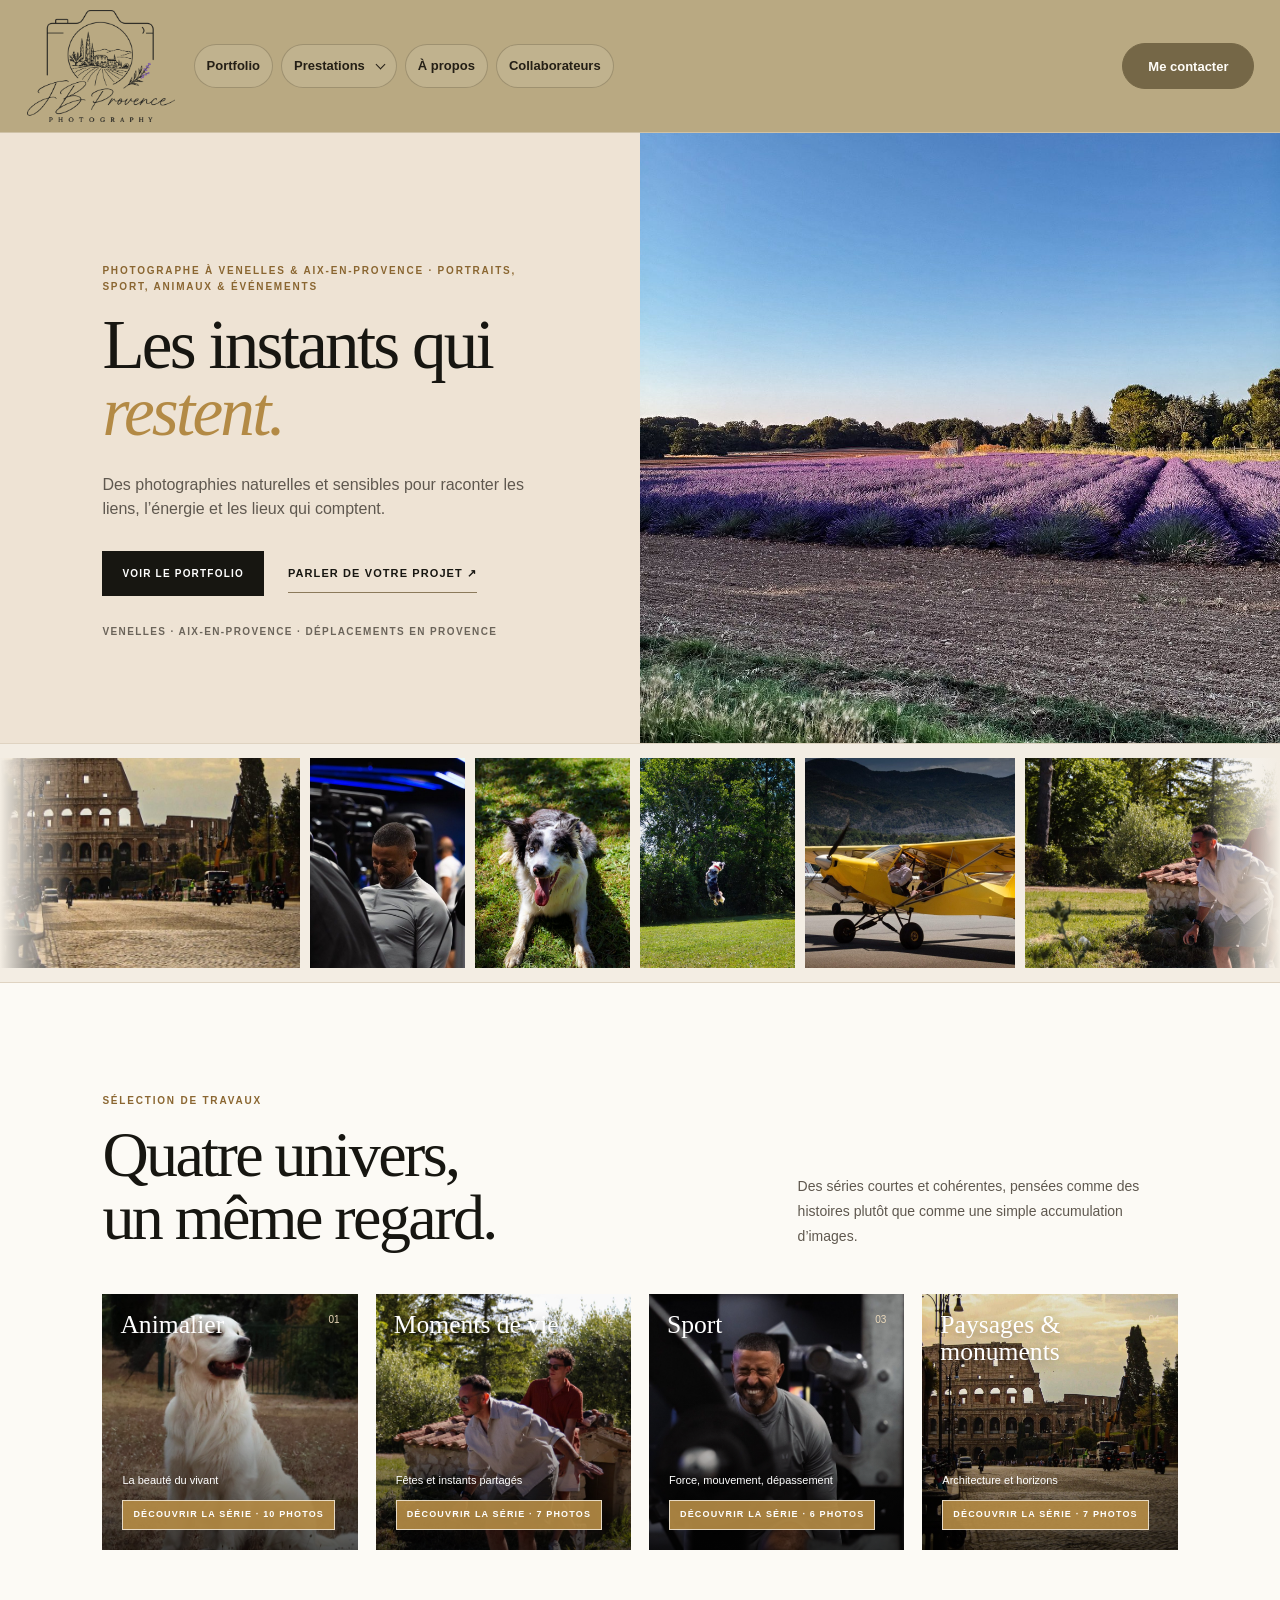
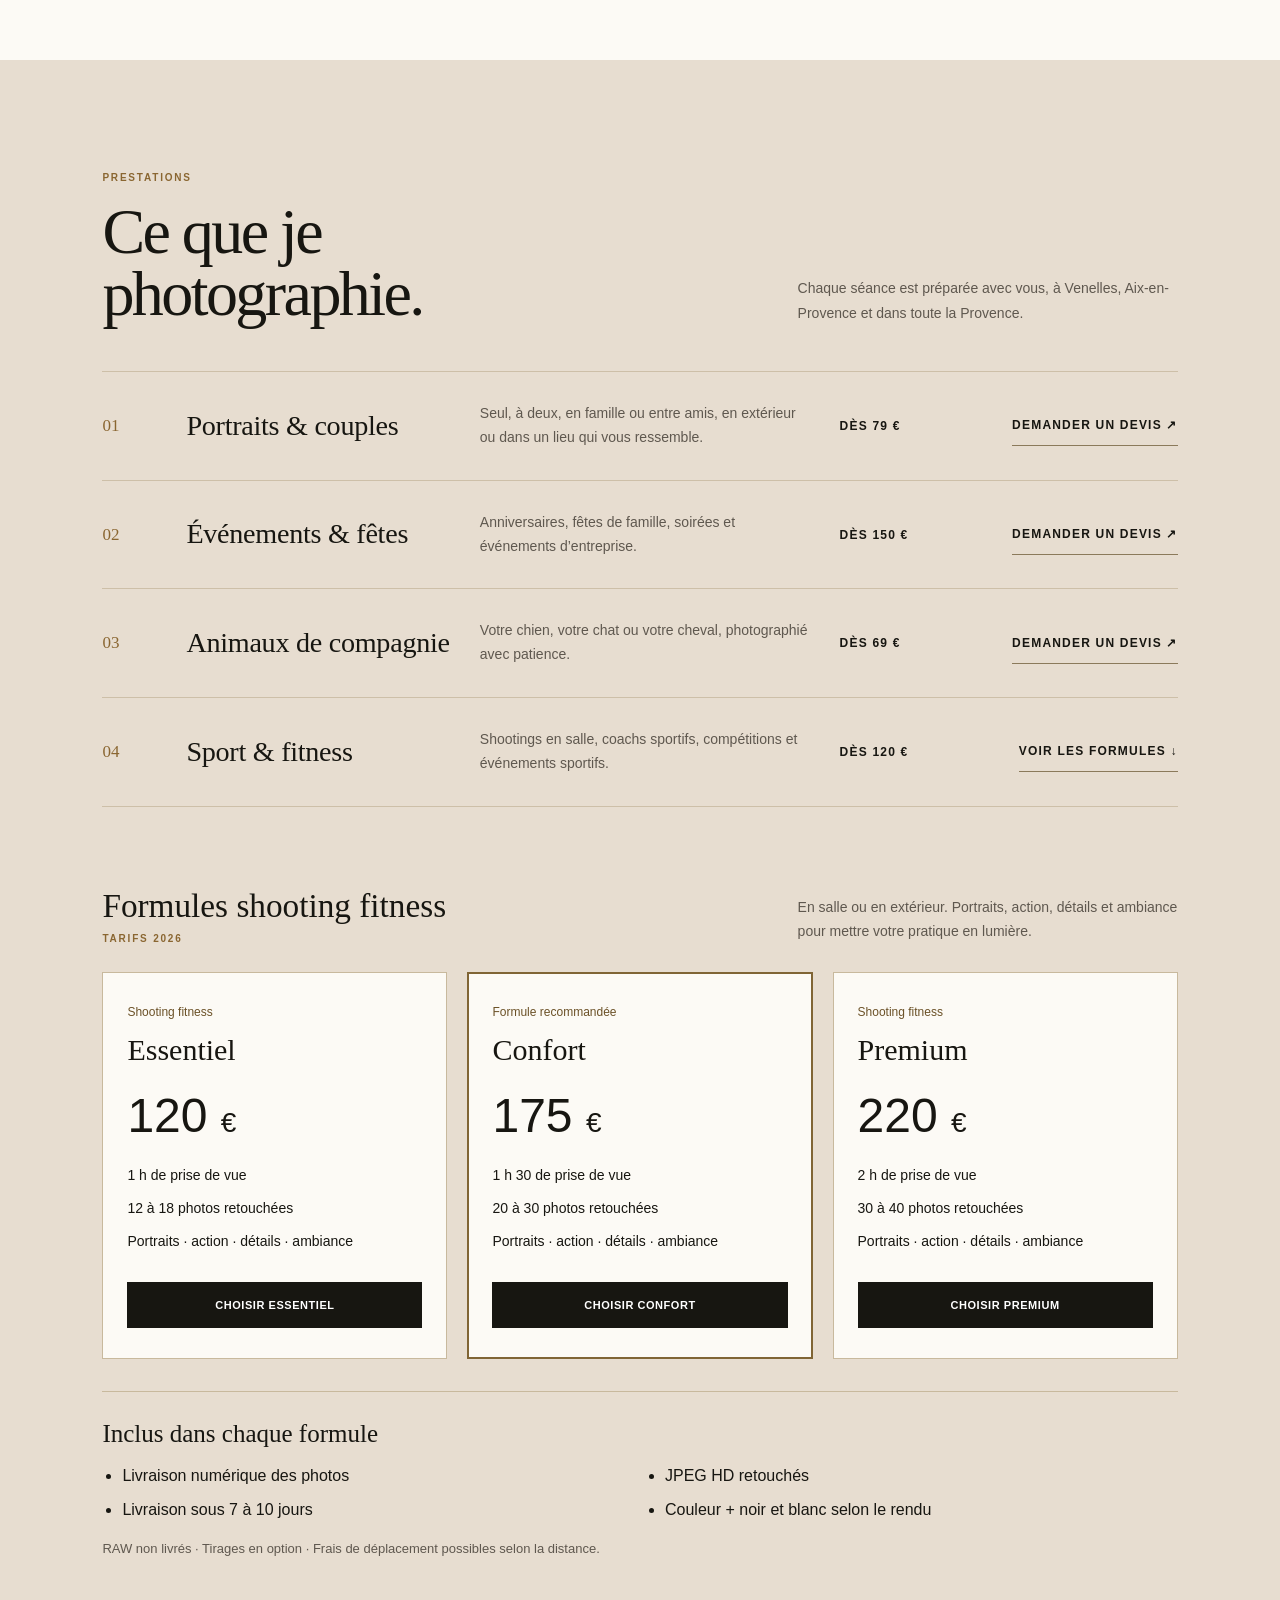
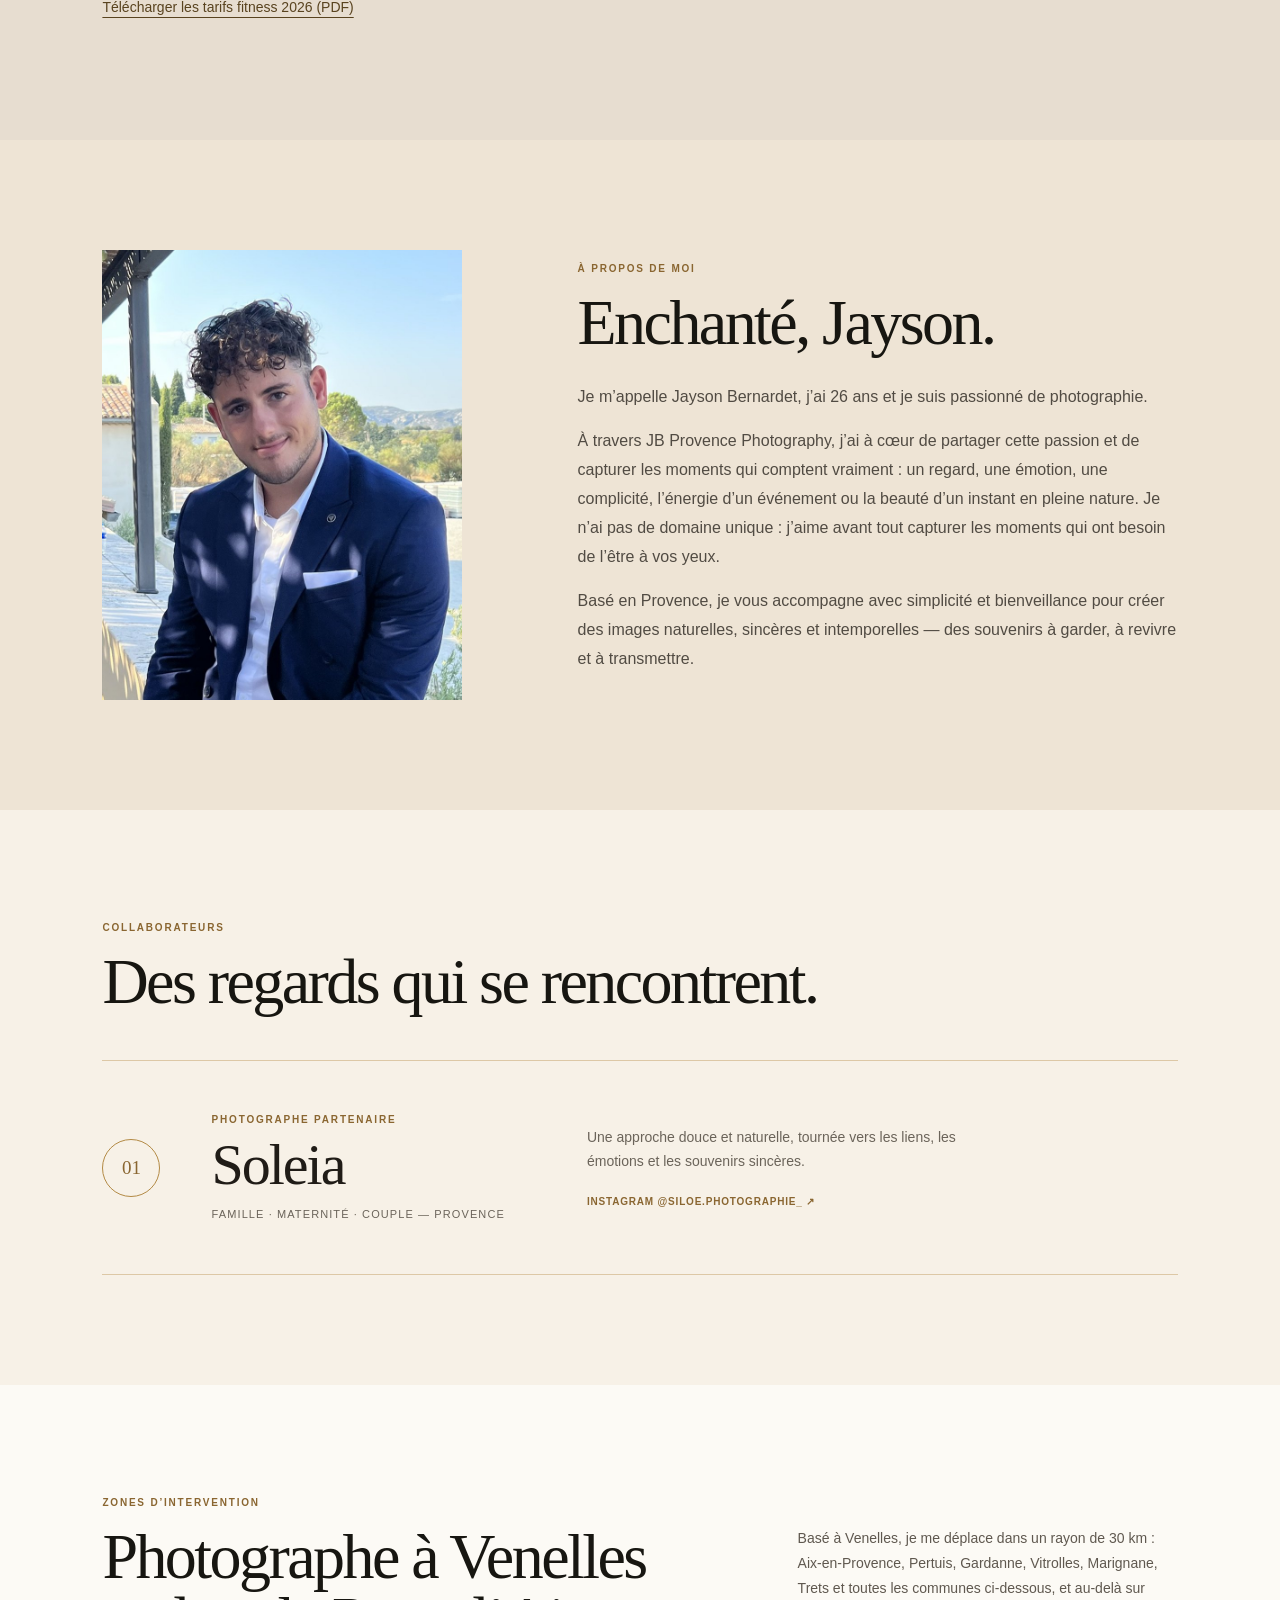
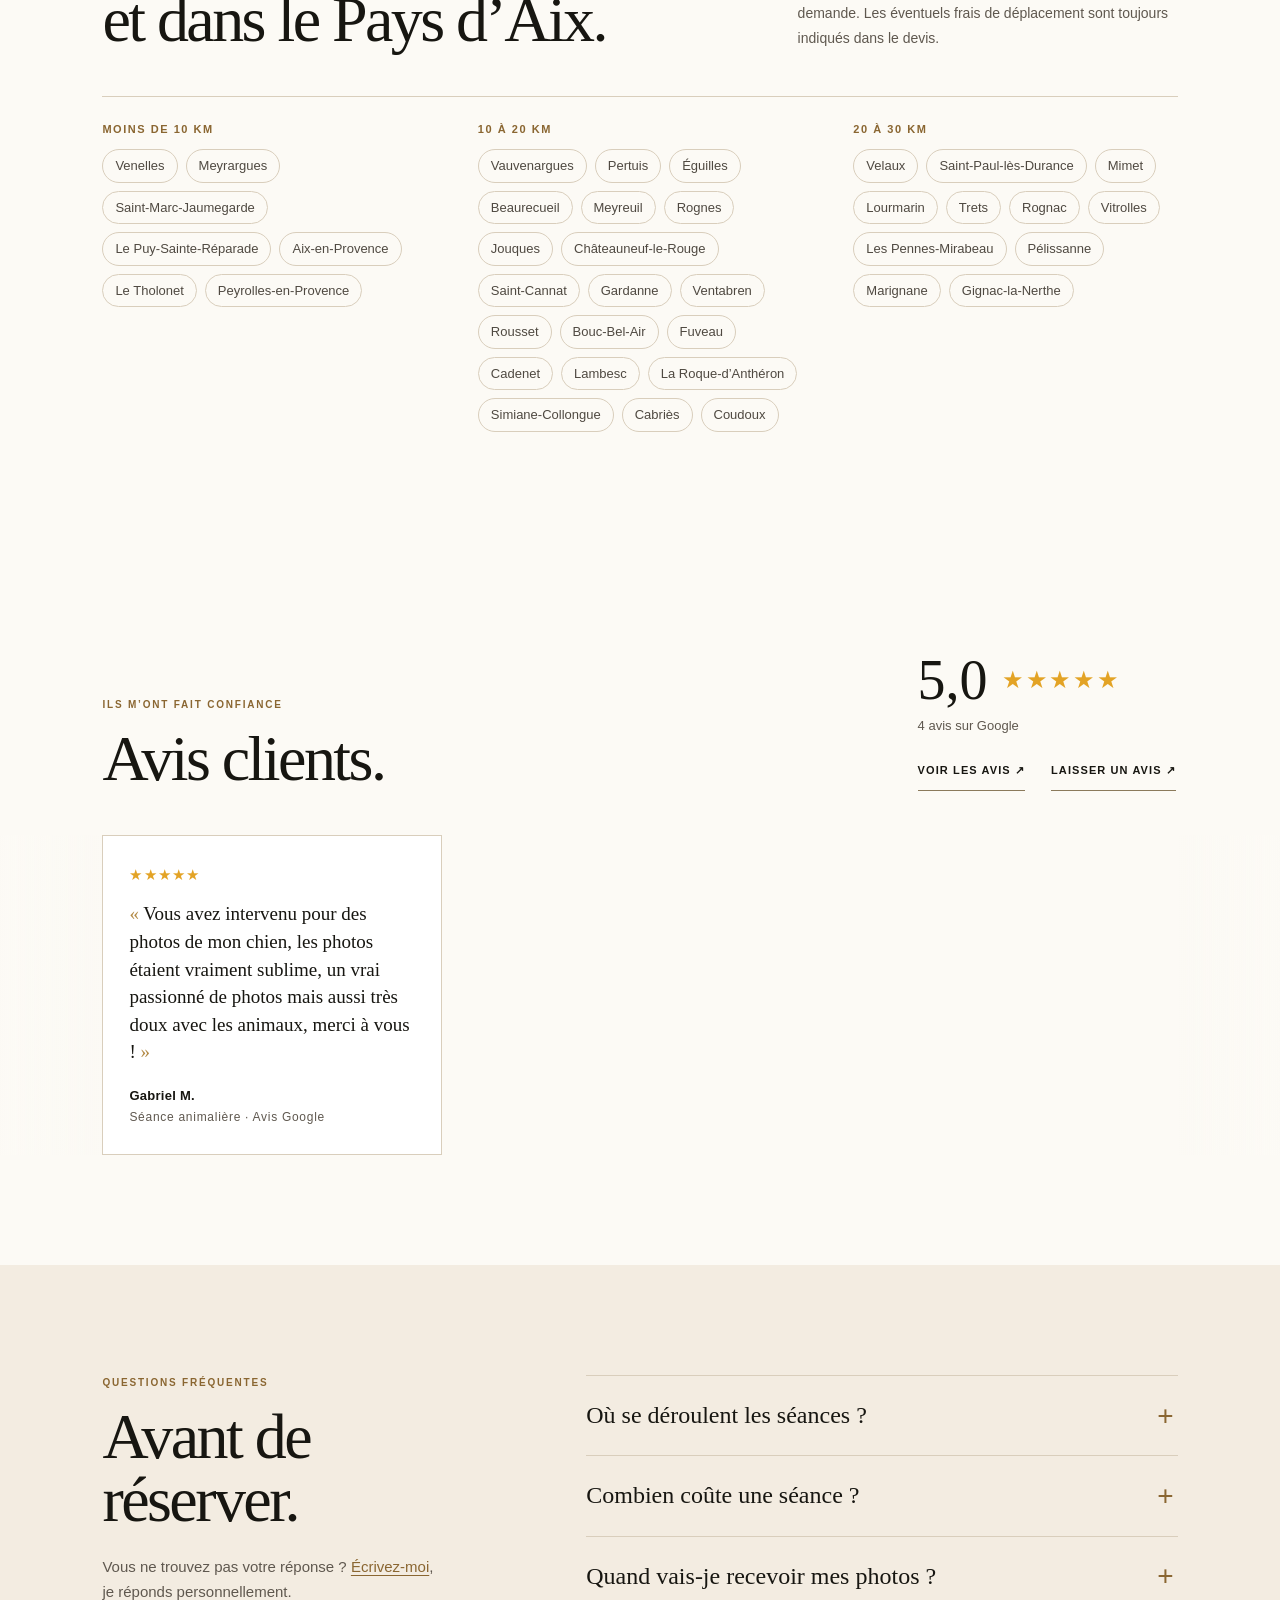
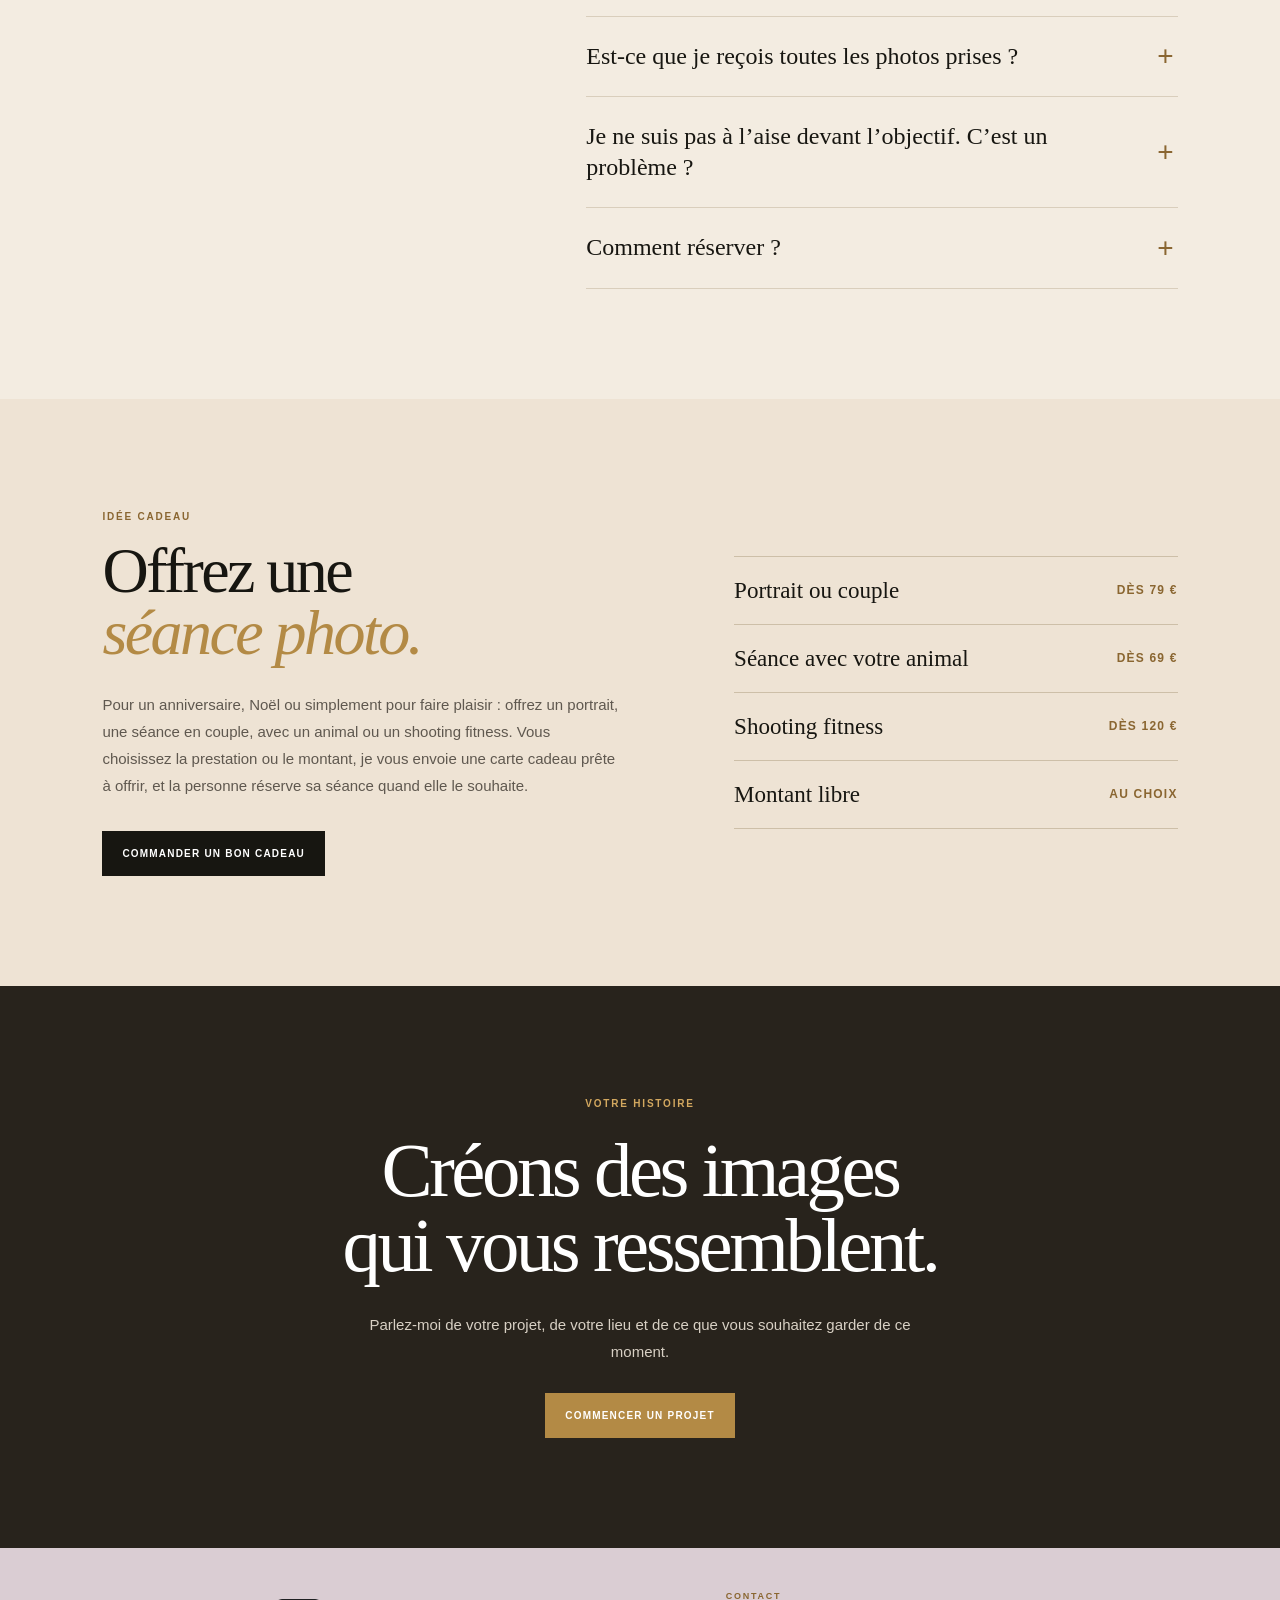
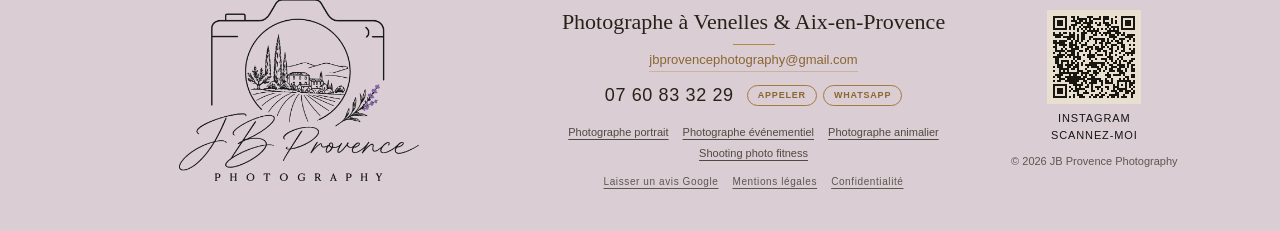
==== index.html @ ced06504 "iPhone : barre de contact au-dessus de la barre d'accueil (zones sûres), description photo fitness c" ====
<!doctype html>
<html lang="fr">
<head>
  <meta charset="utf-8">
  <meta name="viewport" content="width=device-width, initial-scale=1, viewport-fit=cover">
  <title>Photographe à Venelles &amp; Aix-en-Provence — JB Provence Photography</title>
  <meta name="description" content="Jayson Bernardet, photographe à Venelles près d’Aix-en-Provence : portraits, sport, shooting fitness, animaux et événements. Déplacements dans un rayon de 30 km : Aix, Pertuis, Gardanne, Vitrolles, Marignane, Trets…">
  <meta name="theme-color" content="#b9a982">

  <meta property="og:type" content="website">
  <meta property="og:locale" content="fr_FR">
  <meta property="og:site_name" content="JB Provence Photography">
  <meta property="og:title" content="JB Provence Photography — Photographe en Provence">
  <meta property="og:description" content="Des photographies naturelles et sensibles pour raconter les liens, l’énergie et les lieux qui comptent.">
  <meta property="og:url" content="https://jazycode.github.io/Jb-provence-Photography/">
  <meta property="og:image" content="https://jazycode.github.io/Jb-provence-Photography/assets/images/apercu-partage.jpg">
  <meta property="og:image:width" content="1200">
  <meta property="og:image:height" content="630">
  <meta property="og:image:alt" content="Logo JB Provence Photography et champ de lavande">
  <meta name="twitter:card" content="summary_large_image">
  <link rel="canonical" href="https://jazycode.github.io/Jb-provence-Photography/">

  <link rel="icon" href="assets/images/favicon-32.png" sizes="32x32" type="image/png">
  <link rel="apple-touch-icon" href="assets/images/apple-touch-icon.png">
  <link rel="preload" as="image" href="assets/images/hero-lavande.jpg">
  <link rel="stylesheet" href="assets/css/base.css">
  <link rel="stylesheet" href="assets/css/footer-services.css">
  <link rel="stylesheet" href="assets/css/home.css">

  <script type="application/ld+json">
  {
    "@context": "https://schema.org",
    "@type": "ProfessionalService",
    "name": "JB Provence Photography",
    "description": "Photographe à Venelles, près d’Aix-en-Provence : portraits, sport, fitness, animaux et événements.",
    "founder": "Jayson Bernardet",
    "telephone": "+33760833229",
    "email": "jbprovencephotography@gmail.com",
    "areaServed": [{"@type": "City", "name": "Venelles"}, {"@type": "City", "name": "Meyrargues"}, {"@type": "City", "name": "Saint-Marc-Jaumegarde"}, {"@type": "City", "name": "Le Puy-Sainte-Réparade"}, {"@type": "City", "name": "Aix-en-Provence"}, {"@type": "City", "name": "Le Tholonet"}, {"@type": "City", "name": "Peyrolles-en-Provence"}, {"@type": "City", "name": "Vauvenargues"}, {"@type": "City", "name": "Pertuis"}, {"@type": "City", "name": "Éguilles"}, {"@type": "City", "name": "Beaurecueil"}, {"@type": "City", "name": "Meyreuil"}, {"@type": "City", "name": "Rognes"}, {"@type": "City", "name": "Jouques"}, {"@type": "City", "name": "Châteauneuf-le-Rouge"}, {"@type": "City", "name": "Saint-Cannat"}, {"@type": "City", "name": "Gardanne"}, {"@type": "City", "name": "Ventabren"}, {"@type": "City", "name": "Rousset"}, {"@type": "City", "name": "Bouc-Bel-Air"}, {"@type": "City", "name": "Fuveau"}, {"@type": "City", "name": "Cadenet"}, {"@type": "City", "name": "Lambesc"}, {"@type": "City", "name": "La Roque-d’Anthéron"}, {"@type": "City", "name": "Simiane-Collongue"}, {"@type": "City", "name": "Cabriès"}, {"@type": "City", "name": "Coudoux"}, {"@type": "City", "name": "Velaux"}, {"@type": "City", "name": "Saint-Paul-lès-Durance"}, {"@type": "City", "name": "Mimet"}, {"@type": "City", "name": "Lourmarin"}, {"@type": "City", "name": "Trets"}, {"@type": "City", "name": "Rognac"}, {"@type": "City", "name": "Vitrolles"}, {"@type": "City", "name": "Les Pennes-Mirabeau"}, {"@type": "City", "name": "Pélissanne"}, {"@type": "City", "name": "Marignane"}, {"@type": "City", "name": "Gignac-la-Nerthe"}],
    "geo": {"@type": "GeoCoordinates", "latitude": 43.598, "longitude": 5.483},
    "openingHours": "Mo-Su 08:00-21:00",
    "address": { "@type": "PostalAddress", "addressLocality": "Venelles", "postalCode": "13770", "addressRegion": "Provence-Alpes-Côte d’Azur", "addressCountry": "FR" },
    "url": "https://jazycode.github.io/Jb-provence-Photography/",
    "image": "https://jazycode.github.io/Jb-provence-Photography/assets/images/apercu-partage.jpg",
    "priceRange": "À partir de 69 €",
    "hasMap": "https://www.google.com/maps?cid=9644019520319455197",
    "sameAs": ["https://www.instagram.com/jb_provence_photography/", "https://www.google.com/maps?cid=9644019520319455197"]
  }
  </script>
  <script type="application/ld+json">
{
  "@context": "https://schema.org",
  "@type": "FAQPage",
  "mainEntity": [
    {
      "@type": "Question",
      "name": "Où se déroulent les séances ?",
      "acceptedAnswer": {
        "@type": "Answer",
        "text": "Je suis basé à Venelles, à côté d’Aix-en-Provence, et je me déplace dans un rayon de 30 km et au-delà en Provence : en extérieur, chez vous ou directement sur le lieu de votre choix, une salle de réception ou votre salle de sport. Des frais de déplacement peuvent s’appliquer selon la distance ; ils sont indiqués dans le devis avant toute réservation."
      }
    },
    {
      "@type": "Question",
      "name": "Combien coûte une séance ?",
      "acceptedAnswer": {
        "@type": "Answer",
        "text": "Les séances portrait commencent à 79 €, les séances avec votre animal à 69 € et les reportages d’événement à 150 €. Je vous envoie ensuite un devis clair et gratuit, adapté à votre projet. Les shootings fitness ont des formules fixes, à partir de 120 € (voir les formules)."
      }
    },
    {
      "@type": "Question",
      "name": "Quand vais-je recevoir mes photos ?",
      "acceptedAnswer": {
        "@type": "Answer",
        "text": "Les photos retouchées sont livrées en général sous 7 à 10 jours (le délai exact est indiqué dans le devis), en JPEG haute définition, par un lien de téléchargement privé."
      }
    },
    {
      "@type": "Question",
      "name": "Est-ce que je reçois toutes les photos prises ?",
      "acceptedAnswer": {
        "@type": "Answer",
        "text": "Je sélectionne les meilleures images puis je les retouche une par une, en couleur et en noir et blanc selon le rendu. Les fichiers bruts (RAW) ne sont pas livrés : ce sont des fichiers de travail non retouchés. Des tirages papier sont possibles en option."
      }
    },
    {
      "@type": "Question",
      "name": "Je ne suis pas à l’aise devant l’objectif. C’est un problème ?",
      "acceptedAnswer": {
        "@type": "Answer",
        "text": "Pas du tout, c’est le cas de la plupart des gens. Je vous guide simplement pendant toute la séance et je laisse la place aux moments naturels : ce sont souvent les images les plus réussies."
      }
    },
    {
      "@type": "Question",
      "name": "Comment réserver ?",
      "acceptedAnswer": {
        "@type": "Answer",
        "text": "Remplissez le formulaire de contact, appelez-moi au 07 60 83 32 29 ou écrivez-moi sur WhatsApp. Nous fixons ensemble la date, le lieu et la formule, puis je vous confirme la réservation."
      }
    }
  ]
}
  </script>
</head>
<body>
  <a class="skip-link" href="#contenu">Aller au contenu</a>

  <header class="site-header">
    <a class="brand" href="#accueil" aria-label="JB Provence Photography, retour en haut de page">
      <img src="assets/images/logo.png" width="300" height="227" alt="JB Provence Photography">
    </a>
    <button class="menu-toggle" type="button" aria-label="Ouvrir le menu" aria-controls="site-nav" aria-expanded="false"><span></span><span></span><span></span></button>
    <nav id="site-nav" class="site-nav" aria-label="Navigation principale">
      <a class="nav-link" href="#univers">Portfolio</a>
      <div class="services-menu">
        <button class="services-trigger" type="button" aria-expanded="false" aria-controls="services-dropdown">Prestations <span class="services-chevron" aria-hidden="true"></span></button>
        <div id="services-dropdown" class="services-dropdown">
          <a href="photographe-portrait-aix-en-provence.html">Portraits &amp; couples <span>Dès 79 €</span></a>
          <a href="photographe-evenement-aix-en-provence.html">Événements &amp; fêtes <span>Dès 150 €</span></a>
          <a href="photographe-animalier-aix-en-provence.html">Animaux de compagnie <span>Dès 69 €</span></a>
          <a href="shooting-fitness-aix-en-provence.html">Sport &amp; fitness <span>Dès 120 €</span></a>
          <p class="service-soon">Mariage <span>Bientôt disponible</span></p>
        </div>
      </div>
      <a class="nav-link" href="#a-propos">À propos</a>
      <a class="nav-link" href="#collaborateurs">Collaborateurs</a>
      <a class="nav-contact" href="contact.html">Me contacter</a>
    </nav>
  </header>

  <main id="contenu">
    <!-- Accueil -->
    <section id="accueil" class="hero">
      <div class="hero-copy">
        <h1 class="eyebrow hero-kicker">Photographe à Venelles &amp; Aix-en-Provence · Portraits, sport, animaux &amp; événements</h1>
        <p class="display hero-title">Les instants qui<br><em>restent.</em></p>
        <p class="hero-text">Des photographies naturelles et sensibles pour raconter les liens, l’énergie et les lieux qui comptent.</p>
        <div class="hero-actions">
          <a class="button" href="#univers">Voir le portfolio</a>
          <a class="text-link" href="contact.html">Parler de votre projet <span aria-hidden="true">↗</span></a>
        </div>
        <p class="hero-location">Venelles · Aix-en-Provence · Déplacements en Provence</p>
      </div>
      <div class="hero-visual" role="img" aria-label="Champ de lavande en Provence sous un ciel bleu"></div>
    </section>

    <!-- Bandeau défilant : chaque vignette ouvre la galerie indiquée dans data-gallery -->
    <section class="showcase" aria-label="Aperçu des galeries">
      <div class="showcase-window">
        <div class="showcase-track">
          <div class="showcase-group">
            <button class="showcase-card is-landscape" type="button" data-gallery="paysage"><img src="assets/images/miniatures/colisee-rome.jpg" width="336" height="420" decoding="async" alt="Le Colisée à Rome"></button>
            <button class="showcase-card is-portrait" type="button" data-gallery="sport"><img src="assets/images/miniatures/coach-seance-1.jpg" width="280" height="420" decoding="async" alt="Sportif en plein effort"></button>
            <button class="showcase-card is-portrait" type="button" data-gallery="animalier"><img src="assets/images/miniatures/border-collie.jpg" width="280" height="420" decoding="async" alt="Border collie dans l’herbe"></button>
            <button class="showcase-card is-portrait" type="button" data-gallery="animalier"><img src="assets/images/miniatures/border-collie-saut.jpg" width="280" height="420" decoding="async" alt="Border collie en plein saut"></button>
            <button class="showcase-card" type="button" data-gallery="paysage"><img src="assets/images/miniatures/avion-montagne.jpg" width="420" height="420" decoding="async" alt="Avion jaune devant les montagnes"></button>
            <button class="showcase-card is-landscape" type="button" data-gallery="moments"><img src="assets/images/miniatures/petanque-pointeur.jpg" width="630" height="420" decoding="async" alt="Partie de pétanque entre amis"></button>
            <button class="showcase-card" type="button" data-gallery="sport"><img src="assets/images/miniatures/coach-seance-3.jpg" width="420" height="420" decoding="async" alt="Sportif pendant un exercice intense"></button>
            <button class="showcase-card is-portrait" type="button" data-gallery="paysage"><img src="assets/images/miniatures/monument-rome-1.jpg" width="280" height="420" decoding="async" alt="Église historique et coupole à Rome"></button>
            <button class="showcase-card is-portrait" type="button" data-gallery="animalier"><img src="assets/images/miniatures/chat-tricolore.jpg" width="280" height="420" decoding="async" alt="Chat tricolore en extérieur"></button>
            <button class="showcase-card is-portrait" type="button" data-gallery="animalier"><img src="assets/images/miniatures/chien-sourire.jpg" width="280" height="420" decoding="async" alt="Chien souriant"></button>
            <button class="showcase-card is-portrait" type="button" data-gallery="animalier"><img src="assets/images/miniatures/border-collie-yeux.jpg" width="280" height="420" decoding="async" alt="Border collie aux yeux vairons"></button>
            <button class="showcase-card is-landscape" type="button" data-gallery="sport"><img src="assets/images/miniatures/coach-seance-6.jpg" width="280" height="420" decoding="async" alt="Coach et sportif dans une salle"></button>
            <button class="showcase-card is-portrait" type="button" data-gallery="paysage"><img src="assets/images/miniatures/ape-italie.jpg" width="280" height="420" decoding="async" alt="Triporteur dans une rue italienne"></button>
            <button class="showcase-card is-portrait" type="button" data-gallery="animalier"><img src="assets/images/miniatures/golden-retriever.jpg" width="280" height="420" decoding="async" alt="Golden retriever assis"></button>
            <button class="showcase-card is-portrait" type="button" data-gallery="moments"><img src="assets/images/miniatures/petanque-groupe.jpg" width="280" height="420" decoding="async" alt="Amis autour du terrain de pétanque"></button>
            <button class="showcase-card" type="button" data-gallery="paysage"><img src="assets/images/miniatures/detail-facade.jpg" width="420" height="420" decoding="async" alt="Détail d’une façade ancienne"></button>
            <button class="showcase-card is-portrait" type="button" data-gallery="moments"><img src="assets/images/miniatures/petanque-tireur.jpg" width="280" height="420" decoding="async" alt="Joueur de pétanque en plein tir"></button>
            <button class="showcase-card is-portrait" type="button" data-gallery="animalier"><img src="assets/images/miniatures/corgi-sourire.jpg" width="280" height="420" decoding="async" alt="Chiot corgi souriant"></button>
            <button class="showcase-card is-portrait" type="button" data-gallery="paysage"><img src="assets/images/miniatures/monument-rome-2.jpg" width="280" height="420" decoding="async" alt="Clocher historique sous un ciel bleu"></button>
            <button class="showcase-card is-portrait" type="button" data-gallery="paysage"><img src="assets/images/miniatures/monument-rome-3.jpg" width="280" height="420" decoding="async" alt="Statue ornant une façade historique"></button>
          </div>
        </div>
      </div>
    </section>

    <!-- Portfolio : les photos de chaque univers sont listées dans assets/js/galleries.js -->
    <section id="univers" class="section">
      <div class="section-heading">
        <div>
          <p class="eyebrow">Sélection de travaux</p>
          <h2 class="display">Quatre univers,<br>un même regard.</h2>
        </div>
        <p class="section-intro">Des séries courtes et cohérentes, pensées comme des histoires plutôt que comme une simple accumulation d’images.</p>
      </div>
      <div class="tiles">
        <button class="tile tile--animalier" type="button" data-gallery="animalier" aria-controls="galerie" aria-expanded="false">
          <span class="tile-number">01</span><span class="tile-title">Animalier</span>
          <span class="tile-subtitle">La beauté du vivant</span><span class="tile-status" data-gallery-count></span>
        </button>
        <button class="tile tile--moments" type="button" data-gallery="moments" aria-controls="galerie" aria-expanded="false">
          <span class="tile-number">02</span><span class="tile-title">Moments de vie</span>
          <span class="tile-subtitle">Fêtes et instants partagés</span><span class="tile-status" data-gallery-count></span>
        </button>
        <button class="tile tile--sport" type="button" data-gallery="sport" aria-controls="galerie" aria-expanded="false">
          <span class="tile-number">03</span><span class="tile-title">Sport</span>
          <span class="tile-subtitle">Force, mouvement, dépassement</span><span class="tile-status" data-gallery-count></span>
        </button>
        <button class="tile tile--paysage" type="button" data-gallery="paysage" aria-controls="galerie" aria-expanded="false">
          <span class="tile-number">04</span><span class="tile-title">Paysages &amp; monuments</span>
          <span class="tile-subtitle">Architecture et horizons</span><span class="tile-status" data-gallery-count></span>
        </button>
      </div>
    </section>

    <section id="galerie" class="section gallery" aria-labelledby="gallery-title" hidden>
      <div class="gallery-heading">
        <div>
          <p class="eyebrow">Galerie</p>
          <h2 id="gallery-title" class="display"></h2>
          <p id="gallery-subtitle"></p>
        </div>
        <button id="gallery-close" class="gallery-close" type="button">Fermer la galerie ×</button>
      </div>
      <div id="photo-grid" class="photo-grid"></div>
    </section>

    <div id="lightbox" class="lightbox" role="dialog" aria-modal="true" aria-label="Photo agrandie" hidden>
      <button class="lightbox-close" type="button" aria-label="Fermer">×</button>
      <button class="lightbox-arrow lightbox-prev" type="button" aria-label="Photo précédente">‹</button>
      <img alt="">
      <button class="lightbox-arrow lightbox-next" type="button" aria-label="Photo suivante">›</button>
      <p class="lightbox-caption"></p>
    </div>

    <!-- Prestations : toutes les activités à égalité, puis les formules fitness -->
    <section id="prestations" class="section services" aria-labelledby="services-title">
      <div class="section-heading">
        <div>
          <p class="eyebrow">Prestations</p>
          <h2 id="services-title" class="display">Ce que je<br>photographie.</h2>
        </div>
        <p class="section-intro">Chaque séance est préparée avec vous, à Venelles, Aix-en-Provence et dans toute la Provence.</p>
      </div>
      <ol class="services-list">
        <li class="service-row">
          <span class="service-number">01</span>
          <h3><a href="photographe-portrait-aix-en-provence.html">Portraits &amp; couples</a></h3>
          <p>Seul, à deux, en famille ou entre amis, en extérieur ou dans un lieu qui vous ressemble.</p>
          <p class="service-price">Dès 79&nbsp;€</p>
          <a class="text-link" href="contact.html?projet=Portrait#demande">Demander un devis <span aria-hidden="true">↗</span></a>
        </li>
        <li class="service-row">
          <span class="service-number">02</span>
          <h3><a href="photographe-evenement-aix-en-provence.html">Événements &amp; fêtes</a></h3>
          <p>Anniversaires, fêtes de famille, soirées et événements d’entreprise.</p>
          <p class="service-price">Dès 150&nbsp;€</p>
          <a class="text-link" href="contact.html?projet=%C3%89v%C3%A9nement#demande">Demander un devis <span aria-hidden="true">↗</span></a>
        </li>
        <li class="service-row">
          <span class="service-number">03</span>
          <h3><a href="photographe-animalier-aix-en-provence.html">Animaux de compagnie</a></h3>
          <p>Votre chien, votre chat ou votre cheval, photographié avec patience.</p>
          <p class="service-price">Dès 69&nbsp;€</p>
          <a class="text-link" href="contact.html?projet=Animalier#demande">Demander un devis <span aria-hidden="true">↗</span></a>
        </li>
        <li class="service-row">
          <span class="service-number">04</span>
          <h3><a href="shooting-fitness-aix-en-provence.html">Sport &amp; fitness</a></h3>
          <p>Shootings en salle, coachs sportifs, compétitions et événements sportifs.</p>
          <p class="service-price">Dès 120&nbsp;€</p>
          <a class="text-link" href="#fitness">Voir les formules <span aria-hidden="true">↓</span></a>
        </li>
      </ol>

      <div id="fitness" class="fitness-block">
        <div class="fitness-heading">
          <h3>Formules shooting fitness <span>Tarifs 2026</span></h3>
          <p>En salle ou en extérieur. Portraits, action, détails et ambiance pour mettre votre pratique en lumière.</p>
        </div>
      <div class="plans">
        <article class="plan">
          <p class="plan-label">Shooting fitness</p>
          <h3>Essentiel</h3>
          <p class="plan-price">120 <span>€</span></p>
          <ul><li>1 h de prise de vue</li><li>12 à 18 photos retouchées</li><li>Portraits · action · détails · ambiance</li></ul>
          <a class="button" href="contact.html?projet=Fitness&amp;formule=Essentiel#demande">Choisir Essentiel</a>
        </article>
        <article class="plan is-recommended">
          <p class="plan-label">Formule recommandée</p>
          <h3>Confort</h3>
          <p class="plan-price">175 <span>€</span></p>
          <ul><li>1 h 30 de prise de vue</li><li>20 à 30 photos retouchées</li><li>Portraits · action · détails · ambiance</li></ul>
          <a class="button" href="contact.html?projet=Fitness&amp;formule=Confort#demande">Choisir Confort</a>
        </article>
        <article class="plan">
          <p class="plan-label">Shooting fitness</p>
          <h3>Premium</h3>
          <p class="plan-price">220 <span>€</span></p>
          <ul><li>2 h de prise de vue</li><li>30 à 40 photos retouchées</li><li>Portraits · action · détails · ambiance</li></ul>
          <a class="button" href="contact.html?projet=Fitness&amp;formule=Premium#demande">Choisir Premium</a>
        </article>
      </div>
      <div class="included">
        <h3>Inclus dans chaque formule</h3>
        <ul><li>Livraison numérique des photos</li><li>JPEG HD retouchés</li><li>Livraison sous 7 à 10 jours</li><li>Couleur + noir et blanc selon le rendu</li></ul>
        <p>RAW non livrés · Tirages en option · Frais de déplacement possibles selon la distance.</p>
      </div>
        <a class="fitness-pdf" href="assets/docs/tarifs-fitness-2026.pdf" download>Télécharger les tarifs fitness 2026 (PDF)</a>
      </div>
    </section>

    <!-- À propos -->
    <section id="a-propos" class="section about">
      <figure class="about-photo"><img src="assets/images/jayson-bernardet.jpg" width="800" height="1000" loading="lazy" decoding="async" alt="Jayson Bernardet, photographe à Venelles, en Provence"></figure>
      <div class="about-copy">
        <p class="eyebrow">À propos de moi</p>
        <h2 class="display">Enchanté, Jayson.</h2>
        <p>Je m’appelle Jayson Bernardet, j’ai <span data-age="2000-08-08">26</span> ans et je suis passionné de photographie.</p>
        <p>À travers JB Provence Photography, j’ai à cœur de partager cette passion et de capturer les moments qui comptent vraiment : un regard, une émotion, une complicité, l’énergie d’un événement ou la beauté d’un instant en pleine nature. Je n’ai pas de domaine unique : j’aime avant tout capturer les moments qui ont besoin de l’être à vos yeux.</p>
        <p>Basé en Provence, je vous accompagne avec simplicité et bienveillance pour créer des images naturelles, sincères et intemporelles — des souvenirs à garder, à revivre et à transmettre.</p>
      </div>
    </section>

    <!-- Collaborateurs -->
    <section id="collaborateurs" class="section collaborators">
      <div class="collaborators-heading">
        <p class="eyebrow">Collaborateurs</p>
        <h2 class="display">Des regards qui se rencontrent.</h2>
      </div>
      <article class="collaborator">
        <span class="collaborator-number" aria-hidden="true">01</span>
        <div>
          <p class="collaborator-role">Photographe partenaire</p>
          <h3>Soleia</h3>
          <p class="collaborator-tags">Famille · Maternité · Couple — Provence</p>
        </div>
        <div class="collaborator-details">
          <p>Une approche douce et naturelle, tournée vers les liens, les émotions et les souvenirs sincères.</p>
          <div class="collaborator-links">
            <a href="https://www.instagram.com/siloe.photographie_/" target="_blank" rel="noopener">Instagram @siloe.photographie_ <span aria-hidden="true">↗</span></a>
          </div>
        </div>
      </article>
    </section>

    <!-- Zones d'intervention : communes à 30 km autour de Venelles -->
    <section id="zones" class="section zones" aria-labelledby="zones-title">
      <div class="section-heading">
        <div>
          <p class="eyebrow">Zones d’intervention</p>
          <h2 id="zones-title" class="display">Photographe à Venelles<br>et dans le Pays d’Aix.</h2>
        </div>
        <p class="section-intro">Basé à Venelles, je me déplace dans un rayon de 30&nbsp;km&nbsp;: Aix-en-Provence, Pertuis, Gardanne, Vitrolles, Marignane, Trets et toutes les communes ci-dessous, et au-delà sur demande. Les éventuels frais de déplacement sont toujours indiqués dans le devis.</p>
      </div>
      <div class="zones-grid">
        <div class="zone-group">
          <h3>Moins de 10 km</h3>
          <ul><li>Venelles</li><li>Meyrargues</li><li>Saint-Marc-Jaumegarde</li><li>Le Puy-Sainte-Réparade</li><li>Aix-en-Provence</li><li>Le Tholonet</li><li>Peyrolles-en-Provence</li></ul>
        </div>
        <div class="zone-group">
          <h3>10 à 20 km</h3>
          <ul><li>Vauvenargues</li><li>Pertuis</li><li>Éguilles</li><li>Beaurecueil</li><li>Meyreuil</li><li>Rognes</li><li>Jouques</li><li>Châteauneuf-le-Rouge</li><li>Saint-Cannat</li><li>Gardanne</li><li>Ventabren</li><li>Rousset</li><li>Bouc-Bel-Air</li><li>Fuveau</li><li>Cadenet</li><li>Lambesc</li><li>La Roque-d’Anthéron</li><li>Simiane-Collongue</li><li>Cabriès</li><li>Coudoux</li></ul>
        </div>
        <div class="zone-group">
          <h3>20 à 30 km</h3>
          <ul><li>Velaux</li><li>Saint-Paul-lès-Durance</li><li>Mimet</li><li>Lourmarin</li><li>Trets</li><li>Rognac</li><li>Vitrolles</li><li>Les Pennes-Mirabeau</li><li>Pélissanne</li><li>Marignane</li><li>Gignac-la-Nerthe</li></ul>
        </div>
      </div>
    </section>

    <!-- Avis Google : note + bandeau défilant (contenu dans assets/js/avis.js) -->
    <section id="avis" class="section reviews" aria-labelledby="reviews-title">
      <div class="reviews-heading">
        <div>
          <p class="eyebrow">Ils m’ont fait confiance</p>
          <h2 id="reviews-title" class="display">Avis clients.</h2>
        </div>
        <div class="google-score">
          <p class="google-score-note"><strong data-google-note>5,0</strong><span class="stars" aria-hidden="true">★★★★★</span></p>
          <p class="google-score-count"><span data-google-count>4 avis</span> sur Google</p>
          <div class="google-score-links">
            <a class="text-link" href="https://www.google.com/maps?cid=9644019520319455197" target="_blank" rel="noopener">Voir les avis <span aria-hidden="true">↗</span></a>
            <a class="text-link" href="https://g.page/r/Cd3_klOocNaFEBM/review" target="_blank" rel="noopener">Laisser un avis <span aria-hidden="true">↗</span></a>
          </div>
        </div>
      </div>
      <div class="reviews-marquee" hidden>
        <div class="reviews-track"><div class="reviews-group" id="reviews-list"></div></div>
      </div>
    </section>

    <!-- Questions fréquentes -->
    <section id="faq" class="section faq" aria-labelledby="faq-title">
      <div class="faq-heading">
        <p class="eyebrow">Questions fréquentes</p>
        <h2 id="faq-title" class="display">Avant de réserver.</h2>
        <p>Vous ne trouvez pas votre réponse&nbsp;? <a href="contact.html">Écrivez-moi</a>, je réponds personnellement.</p>
      </div>
      <div class="faq-list">
        <details>
          <summary>Où se déroulent les séances&nbsp;?</summary>
          <p>Je suis basé à Venelles, à côté d’Aix-en-Provence, et je me déplace dans un rayon de 30&nbsp;km (<a href="#zones">voir les communes</a>) et au-delà en Provence : en extérieur, chez vous ou directement sur le lieu de votre choix, une salle de réception ou votre salle de sport. Des frais de déplacement peuvent s’appliquer selon la distance&nbsp;; ils sont indiqués dans le devis avant toute réservation.</p>
        </details>
        <details>
          <summary>Combien coûte une séance&nbsp;?</summary>
          <p>Les séances portrait commencent à 79&nbsp;€, les séances avec votre animal à 69&nbsp;€ et les reportages d’événement à 150&nbsp;€. Je vous envoie ensuite un devis clair et gratuit, adapté à votre projet. Les shootings fitness ont des formules fixes, à partir de 120&nbsp;€ (<a href="#fitness">voir les formules</a>).</p>
        </details>
        <details>
          <summary>Quand vais-je recevoir mes photos&nbsp;?</summary>
          <p>Les photos retouchées sont livrées en général sous 7 à 10 jours (le délai exact est indiqué dans le devis), en JPEG haute définition, par un lien de téléchargement privé.</p>
        </details>
        <details>
          <summary>Est-ce que je reçois toutes les photos prises&nbsp;?</summary>
          <p>Je sélectionne les meilleures images puis je les retouche une par une, en couleur et en noir et blanc selon le rendu. Les fichiers bruts (RAW) ne sont pas livrés&nbsp;: ce sont des fichiers de travail non retouchés. Des tirages papier sont possibles en option.</p>
        </details>
        <details>
          <summary>Je ne suis pas à l’aise devant l’objectif. C’est un problème&nbsp;?</summary>
          <p>Pas du tout, c’est le cas de la plupart des gens. Je vous guide simplement pendant toute la séance et je laisse la place aux moments naturels&nbsp;: ce sont souvent les images les plus réussies.</p>
        </details>
        <details>
          <summary>Comment réserver&nbsp;?</summary>
          <p>Remplissez le <a href="contact.html#demande">formulaire de contact</a>, appelez-moi au <a href="tel:+33760833229">07&nbsp;60&nbsp;83&nbsp;32&nbsp;29</a> ou écrivez-moi sur <a href="https://wa.me/33760833229" target="_blank" rel="noopener">WhatsApp</a>. Nous fixons ensemble la date, le lieu et la formule, puis je vous confirme la réservation.</p>
        </details>
      </div>
    </section>

    <!-- Bons cadeaux -->
    <section id="cadeau" class="section gift" aria-labelledby="gift-title">
      <div class="gift-copy">
        <p class="eyebrow">Idée cadeau</p>
        <h2 id="gift-title" class="display">Offrez une<br><em>séance photo.</em></h2>
        <p>Pour un anniversaire, Noël ou simplement pour faire plaisir&nbsp;: offrez un portrait, une séance en couple, avec un animal ou un shooting fitness. Vous choisissez la prestation ou le montant, je vous envoie une carte cadeau prête à offrir, et la personne réserve sa séance quand elle le souhaite.</p>
        <a class="button" href="contact.html?projet=Bon%20cadeau#demande">Commander un bon cadeau</a>
      </div>
      <ul class="gift-list">
        <li><span>Portrait ou couple</span><strong>dès 79&nbsp;€</strong></li>
        <li><span>Séance avec votre animal</span><strong>dès 69&nbsp;€</strong></li>
        <li><span>Shooting fitness</span><strong>dès 120&nbsp;€</strong></li>
        <li><span>Montant libre</span><strong>au choix</strong></li>
      </ul>
    </section>

    <section class="cta" aria-labelledby="cta-title">
      <p class="eyebrow">Votre histoire</p>
      <h2 id="cta-title" class="display">Créons des images<br>qui vous ressemblent.</h2>
      <p>Parlez-moi de votre projet, de votre lieu et de ce que vous souhaitez garder de ce moment.</p>
      <a class="button" href="contact.html">Commencer un projet</a>
    </section>
  </main>

  <!-- Barre de contact fixe, visible sur téléphone après le haut de page -->
  <nav class="mobile-cta" aria-label="Contact rapide">
    <a href="tel:+33760833229">Appeler</a>
    <a href="https://wa.me/33760833229" target="_blank" rel="noopener">WhatsApp</a>
    <a class="mobile-cta-main" href="contact.html#demande">Réserver</a>
  </nav>

  <footer class="site-footer">
    <a class="footer-brand" href="#accueil" aria-label="JB Provence Photography, retour en haut de page"><img src="assets/images/logo.png" width="300" height="227" loading="lazy" alt="JB Provence Photography"></a>
    <div class="footer-contact">
      <span class="footer-kicker">Contact</span>
      <p class="footer-title">Photographe à Venelles &amp; Aix-en-Provence</p>
      <a class="footer-email" href="mailto:jbprovencephotography@gmail.com">jbprovencephotography@gmail.com</a>
      <div class="footer-phone-row">
        <a class="footer-phone" href="tel:+33760833229">07 60 83 32 29</a>
        <span class="pill-actions"><a href="tel:+33760833229">Appeler</a><a href="https://wa.me/33760833229" target="_blank" rel="noopener">WhatsApp</a></span>
      </div>
      <nav class="footer-services" aria-label="Prestations">
        <a href="photographe-portrait-aix-en-provence.html">Photographe portrait</a>
        <a href="photographe-evenement-aix-en-provence.html">Photographe événementiel</a>
        <a href="photographe-animalier-aix-en-provence.html">Photographe animalier</a>
        <a href="shooting-fitness-aix-en-provence.html">Shooting photo fitness</a>
      </nav>
      <nav class="footer-legal" aria-label="Informations légales">
        <a href="https://g.page/r/Cd3_klOocNaFEBM/review" target="_blank" rel="noopener">Laisser un avis Google</a>
        <a href="mentions-legales.html">Mentions légales</a>
        <a href="mentions-legales.html#donnees-personnelles">Confidentialité</a>
      </nav>
    </div>
    <div class="instagram-qr">
      <a href="https://www.instagram.com/jb_provence_photography/" target="_blank" rel="noopener"><img src="assets/images/instagram-qr.png" width="94" height="94" alt="QR code vers l’Instagram de JB Provence Photography"><span>Instagram<br>Scannez-moi</span></a>
      <small>© <span data-year>2026</span> JB Provence Photography</small>
    </div>
  </footer>

  <script src="assets/js/main.js" defer></script>
  <script src="assets/js/galleries.js" defer></script>
  <script src="assets/js/avis.js" defer></script>
  <script src="assets/js/home.js" defer></script>
</body>
</html>
---- assets/css/base.css ----
/* ==========================================================================
   JB Provence Photography — styles communs à toutes les pages
   (couleurs, typographie, en-tête, menu, pied de page, boutons)
   ========================================================================== */

:root {
  /* Couleurs */
  --ink: #171611;          /* texte principal */
  --ink-soft: #241f16;     /* liens du menu */
  --paper: #fcfaf5;        /* fond clair */
  --cream: #eee3d4;        /* fond beige */
  --sand: #b9a982;         /* en-tête */
  --sand-dark: #756747;    /* bouton « Me contacter » */
  --gold: #b38a45;         /* accent décoratif, gros titres */
  --gold-text: #8a6631;    /* accent pour les petits textes (contraste suffisant) */
  --muted: #5f584f;        /* texte secondaire */
  --lavender: #dacdd3;     /* pied de page */
  --dark: #28231c;         /* bandeau sombre */
  --line: #d9cebc;

  /* Typographie */
  --serif: Georgia, "Times New Roman", serif;
  --sans: Arial, Helvetica, sans-serif;

  /* Mise en page */
  --gutter: 8vw;
  --header-height: 132px;
}

*,
*::before,
*::after { box-sizing: border-box; }

html { scroll-behavior: smooth; scroll-padding-top: 110px; }

body {
  margin: 0;
  background: var(--paper);
  color: var(--ink);
  font-family: var(--sans);
  line-height: 1.5;
  -webkit-font-smoothing: antialiased;
}

img { max-width: 100%; }
a { color: inherit; }
[hidden] { display: none !important; }

:focus-visible { outline: 3px solid rgba(138, 102, 49, .45); outline-offset: 3px; }

.skip-link {
  position: absolute;
  top: -100px;
  left: 16px;
  z-index: 200;
  padding: 12px 18px;
  background: var(--ink);
  color: #fff;
  text-decoration: none;
}
.skip-link:focus { top: 12px; }

/* ---------- Typographie partagée ---------- */

.eyebrow {
  margin: 0 0 16px;
  color: var(--gold-text);
  font-size: 10px;
  font-weight: 700;
  letter-spacing: .18em;
  text-transform: uppercase;
}

.display {
  margin: 0;
  font-family: var(--serif);
  font-weight: 400;
  letter-spacing: -.04em;
  line-height: .98;
}

em { color: var(--gold); }

.section { padding: 110px var(--gutter); }
.section h2 { font-size: clamp(40px, 5vw, 67px); }

/* ---------- Boutons ---------- */

.button {
  display: inline-block;
  padding: 14px 19px;
  border: 1px solid var(--ink);
  background: var(--ink);
  color: #fff;
  font-size: 10px;
  font-weight: 700;
  letter-spacing: .12em;
  text-decoration: none;
  text-transform: uppercase;
  cursor: pointer;
  transition: background .2s ease, border-color .2s ease, color .2s ease;
}
.button:hover,
.button:focus-visible { background: var(--gold); border-color: var(--gold); }

.text-link {
  padding: 11px 0;
  border-bottom: 1px solid #8b7a5b;
  color: var(--ink);
  font-size: 11px;
  font-weight: 700;
  letter-spacing: .1em;
  text-decoration: none;
  text-transform: uppercase;
}
.text-link:hover,
.text-link:focus-visible { color: var(--gold-text); border-color: currentColor; }

/* ---------- En-tête ---------- */

.site-header {
  position: sticky;
  top: 0;
  z-index: 50;
  display: flex;
  align-items: center;
  gap: 24px;
  min-height: var(--header-height);
  padding: 10px 2.5vw;
  background: var(--sand);
  border-bottom: 1px solid #cfc2a7;
  transition: min-height .28s ease, box-shadow .28s ease;
}
.site-header.is-scrolled { min-height: 100px; box-shadow: 0 5px 18px rgba(57, 43, 26, .1); }

.brand { flex-shrink: 0; display: block; }
.brand img {
  display: block;
  width: 150px;
  height: 112px;
  object-fit: contain;
  transition: width .28s ease, height .28s ease;
}
.site-header.is-scrolled .brand img { width: 112px; height: 80px; }

.site-nav {
  flex: 1;
  min-width: 0;
  display: flex;
  align-items: center;
  gap: 12px;
}

.nav-link,
.services-trigger {
  display: inline-flex;
  align-items: center;
  justify-content: center;
  gap: 9px;
  min-height: 44px;
  padding: 11px 16px;
  border: 1px solid rgba(71, 58, 36, .28);
  border-radius: 999px;
  background: rgba(247, 240, 227, .12);
  color: var(--ink-soft);
  font: 600 14px/1.5 var(--sans);
  text-decoration: none;
  white-space: nowrap;
  cursor: pointer;
  transition: background .18s ease, border-color .18s ease;
}
.nav-link:hover,
.nav-link:focus-visible,
.services-trigger:hover,
.services-menu.is-open .services-trigger,
.nav-link[aria-current="page"] {
  background: rgba(247, 240, 227, .28);
  border-color: rgba(71, 58, 36, .55);
}

.nav-contact {
  margin-left: auto;
  min-width: 150px;
  min-height: 46px;
  padding: 12px 16px;
  border: 1px solid var(--sand-dark);
  border-radius: 999px;
  background: var(--sand-dark);
  color: #fffdf8;
  font: 600 14px/1 var(--sans);
  text-align: center;
  text-decoration: none;
  display: inline-flex;
  align-items: center;
  justify-content: center;
  transition: background .2s ease, border-color .2s ease;
}
.nav-contact:hover,
.nav-contact:focus-visible,
.nav-contact[aria-current="page"] { background: #635638; border-color: #635638; }

/* Menu déroulant « Prestations » */
.services-menu { position: relative; flex-shrink: 0; }
.services-chevron {
  display: block;
  width: 7px;
  height: 7px;
  margin-left: 3px;
  border-right: 1.5px solid currentColor;
  border-bottom: 1.5px solid currentColor;
  transform: translateY(-2px) rotate(45deg);
  transition: transform .18s ease;
}
.services-menu.is-open .services-chevron { transform: translateY(2px) rotate(225deg); }

.services-dropdown {
  display: none;
  position: absolute;
  top: calc(100% + 6px);
  left: 0;
  z-index: 60;
  width: 230px;
  padding: 8px;
  border: 1px solid #b7a887;
  border-radius: 16px;
  background: #f5eee2;
  box-shadow: 0 10px 25px rgba(48, 41, 30, .14);
}
.services-menu.is-open > .services-dropdown { display: block; }
/* Pont invisible : le menu reste ouvert quand la souris descend vers la liste */
.services-dropdown::before { content: ""; position: absolute; top: -8px; left: 0; right: 0; height: 8px; }

.services-dropdown a,
.service-soon {
  display: block;
  min-height: 48px;
  padding: 12px;
  border-radius: 10px;
  color: var(--ink-soft);
  font: 600 15px/1.5 var(--sans);
  text-decoration: none;
}
.services-dropdown a:hover,
.services-dropdown a:focus-visible { background: #e5dac5; }
.services-dropdown span {
  display: block;
  margin-top: 3px;
  color: #625638;
  font-size: 12px;
  font-weight: 400;
}
.service-soon { border-top: 1px solid #d8cbb4; border-radius: 0; color: #554a36; cursor: default; }

/* Bouton du menu mobile */
.menu-toggle {
  display: none;
  flex: 0 0 46px;
  width: 46px;
  height: 46px;
  margin-left: auto;
  place-content: center;
  gap: 5px;
  border: 1px solid #635337;
  border-radius: 50%;
  background: transparent;
  color: #352d20;
  cursor: pointer;
}
.menu-toggle span {
  display: block;
  width: 17px;
  height: 1px;
  background: currentColor;
  transition: transform .2s ease, opacity .2s ease;
}
.menu-toggle.is-open span:nth-child(1) { transform: translateY(6px) rotate(45deg); }
.menu-toggle.is-open span:nth-child(2) { opacity: 0; }
.menu-toggle.is-open span:nth-child(3) { transform: translateY(-6px) rotate(-45deg); }

@media (min-width: 1181px) and (max-width: 1350px) {
  .site-header { gap: 18px; padding-inline: 2vw; }
  .site-nav { gap: 8px; }
  .nav-link,
  .services-trigger { padding-inline: 12px; font-size: 13px; }
  .nav-contact { min-width: 132px; font-size: 13px; }
}

@media (max-width: 1180px) {
  :root { --header-height: 100px; }
  .site-header { padding: 8px 4vw; }
  .site-header.is-scrolled { min-height: 82px; }
  .brand img,
  .site-header.is-scrolled .brand img { width: 112px; height: 84px; }
  .site-header.is-scrolled .brand img { width: 92px; height: 68px; }

  .menu-toggle { display: grid; }

  .site-nav {
    display: none;
    position: absolute;
    top: 100%;
    left: 0;
    right: 0;
    flex-direction: column;
    align-items: stretch;
    gap: 10px;
    max-height: calc(100dvh - 100px);
    overflow-y: auto;
    padding: 18px 6vw 24px;
    background: var(--sand);
    border-bottom: 1px solid rgba(255, 255, 255, .3);
    box-shadow: 0 18px 34px rgba(57, 43, 26, .18);
  }
  .site-nav.is-open { display: flex; }

  .nav-link,
  .services-trigger { width: 100%; min-height: 46px; padding: 12px 20px; font-size: 15px; }
  .services-menu { width: 100%; }
  .services-dropdown { position: static; width: 100%; margin-top: 8px; box-shadow: none; }
  .services-dropdown a,
  .service-soon { text-align: center; }
  .nav-contact { width: 100%; min-height: 48px; margin: 6px 0 0; font-size: 15px; }
}

/* ---------- Pied de page ---------- */

.site-footer {
  display: grid;
  grid-template-columns: 1.2fr 1.4fr auto;
  align-items: center;
  gap: 28px;
  padding: 42px var(--gutter);
  background: var(--lavender);
  color: #5d574f;
  font-size: 12px;
}

.footer-brand { display: flex; justify-content: center; }
.footer-brand img { display: block; width: min(240px, 100%); height: auto; }

.footer-contact {
  display: flex;
  flex-direction: column;
  align-items: center;
  gap: 5px;
  color: #272219;
  text-align: center;
}
.footer-kicker { color: var(--gold-text); font-size: 9px; font-weight: 700; letter-spacing: .19em; text-transform: uppercase; }
.footer-title {
  display: grid;
  justify-items: center;
  gap: 9px;
  margin: 0;
  font: 400 22px var(--serif);
}
.footer-title::after { content: ""; width: 42px; height: 1px; background: var(--gold); }

.footer-email {
  padding-bottom: 2px;
  border-bottom: 1px solid rgba(178, 138, 75, .4);
  color: var(--gold-text);
  font-size: 13px;
  text-decoration: none;
}
.footer-email:hover { color: var(--ink); border-color: var(--ink); }

.footer-phone-row { display: flex; flex-wrap: wrap; align-items: center; justify-content: center; gap: 13px; margin-top: 5px; }
.footer-phone { color: #272219; font-size: 18px; font-weight: 500; letter-spacing: .035em; text-decoration: none; }
.pill-actions { display: inline-flex; gap: 6px; }
.pill-actions a {
  padding: 5px 10px;
  border: 1px solid #a37b3e;
  border-radius: 99px;
  color: var(--gold-text);
  font-size: 9px;
  font-weight: 700;
  letter-spacing: .09em;
  line-height: 1;
  text-decoration: none;
  text-transform: uppercase;
  transition: background .2s ease, color .2s ease;
}
.pill-actions a:hover,
.pill-actions a:focus-visible { background: var(--gold-text); color: #fffaf1; }

.footer-legal { display: flex; flex-wrap: wrap; justify-content: center; gap: 5px 14px; margin-top: 8px; }
.footer-legal a { color: #5d574f; font-size: 10px; letter-spacing: .06em; text-underline-offset: 3px; }

.instagram-qr { text-align: center; font-size: 11px; letter-spacing: .08em; text-transform: uppercase; }
.instagram-qr a { display: grid; justify-items: center; gap: 6px; color: var(--ink); text-decoration: none; }
.instagram-qr img { display: block; width: 94px; height: 94px; }
.instagram-qr small { display: block; margin-top: 10px; color: #5d574f; font-size: 11px; letter-spacing: 0; text-transform: none; }

@media (max-width: 760px) {
  :root { --gutter: 6vw; }
  .section { padding: 75px var(--gutter); }
  .site-footer { grid-template-columns: 1fr; gap: 26px; }
}

/* ---------- Chargement des photos ----------
   Une photo pas encore chargée reste invisible sur un fond beige,
   puis apparaît en fondu une fois entièrement téléchargée. */

img.is-loading { opacity: 0; }
img.is-ready { opacity: 1; transition: opacity .6s ease; }

/* ---------- Animations d'apparition ---------- */

.reveal { opacity: 0; transform: translateY(26px); transition: opacity .7s ease, transform .7s cubic-bezier(.2, .8, .2, 1); }
.reveal.is-visible { opacity: 1; transform: none; }

@media (prefers-reduced-motion: reduce) {
  html { scroll-behavior: auto; }
  *,
  *::before,
  *::after { animation: none !important; transition: none !important; }
  .reveal { opacity: 1; transform: none; }
}
---- assets/css/footer-services.css ----
/* Liens vers les pages prestations dans le pied de page */
.footer-services { display: flex; flex-wrap: wrap; justify-content: center; gap: 4px 14px; margin-top: 10px; }
.footer-services a { color: #4f4941; font-size: 11px; text-underline-offset: 3px; }
---- assets/css/home.css ----
/* ==========================================================================
   Page d'accueil
   ========================================================================== */

/* ---------- Hero ---------- */

.hero {
  display: grid;
  grid-template-columns: 1fr 1fr;
  min-height: 610px;
}

.hero-copy {
  display: flex;
  flex-direction: column;
  justify-content: center;
  padding: 9vw 6vw 7vw var(--gutter);
  background: var(--cream);
}
.hero .hero-title { margin: 0; font-size: clamp(48px, 5.4vw, 86px); }
.hero .hero-kicker { font-family: var(--sans); line-height: 1.6; }
.hero-text { max-width: 440px; margin: 27px 0 30px; color: var(--muted); font-size: 16px; }
.hero-actions { display: flex; flex-wrap: wrap; align-items: center; gap: 24px; }
.hero-location {
  margin: 28px 0 0;
  color: #6b645a;
  font-size: 10px;
  font-weight: 700;
  letter-spacing: .14em;
  text-transform: uppercase;
}

.hero-visual {
  background: url("../images/hero-lavande.jpg") 50% 62% / cover no-repeat;
  animation: hero-breathe 16s ease-in-out infinite alternate;
}
@keyframes hero-breathe {
  from { background-position: 48% 62%; }
  to { background-position: 54% 62%; }
}

@media (max-width: 760px) {
  .hero { grid-template-columns: 1fr; min-height: 0; }
  .hero-copy { padding: 70px var(--gutter) 60px; }
  .hero .hero-title { font-size: clamp(40px, 11vw, 52px); }
  .hero-actions { align-items: flex-start; gap: 18px; }
  .hero-visual { height: 360px; }
}

/* ---------- Bandeau défilant ---------- */

.showcase {
  position: relative;
  z-index: 5;
  overflow-x: clip;
  overflow-y: visible;
  padding: 14px 0;
  background: #f3ede3;
  border-block: 1px solid #dfd3c1;
}
.showcase-window { position: relative; overflow-x: clip; overflow-y: visible; }
.showcase-window::before,
.showcase-window::after {
  content: "";
  position: absolute;
  top: 0;
  bottom: 0;
  z-index: 2;
  width: min(6vw, 82px);
  pointer-events: none;
}
.showcase-window::before { left: 0; background: linear-gradient(90deg, #f3ede3, transparent); }
.showcase-window::after { right: 0; background: linear-gradient(270deg, #f3ede3, transparent); }

.showcase-track {
  display: flex;
  gap: 10px;
  width: max-content;
  animation: showcase-flow 58s linear infinite;
}
.showcase-window:hover .showcase-track,
.showcase-window:focus-within .showcase-track { animation-play-state: paused; }
.showcase-group { display: flex; gap: 10px; }

.showcase-card {
  position: relative;
  flex: none;
  transition: transform .35s cubic-bezier(.2, .7, .2, 1), box-shadow .35s ease;
  width: 210px;
  height: 210px;
  padding: 0;
  overflow: hidden;
  border: 0;
  background: #e4d9c8;
  cursor: pointer;
}
.showcase-card.is-portrait { width: 155px; }
.showcase-card.is-landscape { width: 300px; }
.showcase-card img {
  display: block;
  width: 100%;
  height: 100%;
  object-fit: cover;
  transition: transform .4s ease, opacity .6s ease;
}
@media (hover: hover) {
  .showcase-card:hover,
  .showcase-card:focus-visible { z-index: 3; transform: scale(1.45); box-shadow: 0 18px 40px rgba(40, 30, 18, .35); }
}
.showcase-card:focus-visible { outline: 3px solid var(--gold); outline-offset: -3px; }

@keyframes showcase-flow {
  from { transform: translateX(calc(-50% - 5px)); }
  to { transform: translateX(0); }
}

@media (max-width: 760px) {
  .showcase { padding: 9px 0; }
  .showcase-window::before,
  .showcase-window::after { width: 28px; }
  .showcase-track { animation-duration: 46s; }
  .showcase-card { width: 150px; height: 150px; }
  .showcase-card.is-portrait { width: 112px; }
  .showcase-card.is-landscape { width: 220px; }
}

@media (prefers-reduced-motion: reduce) {
  .showcase-window { overflow-x: auto; }
  .showcase-group[aria-hidden="true"] { display: none; }
}

/* ---------- Univers (tuiles) ---------- */

.section-heading {
  display: flex;
  align-items: end;
  justify-content: space-between;
  gap: 8vw;
  margin-bottom: 45px;
}
.section-intro { max-width: 380px; margin: 0; color: var(--muted); font-size: 14px; line-height: 1.8; }

.tiles { display: grid; grid-template-columns: repeat(4, 1fr); gap: 18px; }
@media (max-width: 1100px) and (min-width: 761px) { .tiles { grid-template-columns: repeat(2, 1fr); } }

.tile {
  position: relative;
  display: flex;
  flex-direction: column;
  justify-content: flex-end;
  aspect-ratio: 1 / 1;
  overflow: hidden;
  padding: 20px;
  border: 0;
  background: #514130 center / cover no-repeat;
  color: #fff;
  font: inherit;
  text-align: left;
  cursor: pointer;
  transition: transform .35s ease, box-shadow .35s ease;
}
.tile::before {
  content: "";
  position: absolute;
  inset: 0;
  background: linear-gradient(0deg, rgba(0, 0, 0, .65), transparent 65%);
}
.tile::after {
  content: "↗";
  position: absolute;
  right: 20px;
  bottom: 18px;
  font-size: 20px;
  opacity: 0;
  transform: translate(-6px, 6px);
  transition: opacity .25s ease, transform .25s ease;
}
.tile:hover,
.tile:focus-visible { transform: translateY(-5px); box-shadow: 0 22px 45px rgba(53, 44, 32, .14); }
.tile:hover::after,
.tile:focus-visible::after { opacity: 1; transform: none; }
.tile:focus-visible { outline: 3px solid var(--gold); outline-offset: 4px; }

.tile > * { position: relative; margin: 0; }
.tile-number { position: absolute; top: 18px; right: 18px; color: #ead8ba; font-size: 10px; }
.tile-title {
  position: absolute;
  top: 18px;
  left: 18px;
  max-width: calc(100% - 70px);
  font: 400 clamp(22px, 2vw, 30px)/1.05 var(--serif);
  text-shadow: 0 1px 12px rgba(0, 0, 0, .35);
}
.tile-subtitle { font-size: 11px; }
.tile-status {
  align-self: flex-start;
  margin-top: 12px;
  padding: 7px 10px;
  border: 1px solid rgba(248, 240, 228, .8);
  background: rgba(179, 138, 69, .92);
  font-size: 9px;
  font-weight: 700;
  letter-spacing: .13em;
  text-transform: uppercase;
}
.tile-status.is-soon { background: rgba(30, 26, 21, .72); }

.tile--animalier { background-image: url("../images/univers/animalier.jpg?v=3"); }
.tile--sport { background-image: url("../images/univers/sport.jpg?v=3"); background-position: 70% center; }
.tile--moments { background-image: url("../images/univers/moments.jpg?v=3"); }
.tile--paysage { background-image: url("../images/univers/paysage.jpg?v=3"); }

@media (max-width: 760px) {
  .section-heading { display: block; }
  .section-intro { margin-top: 22px; font-size: 13px; }
  .tiles { grid-template-columns: 1fr; gap: 12px; }
  .tile { aspect-ratio: 1.22 / 1; }
  .tile-title { top: 12px; left: 12px; font-size: 25px; }
  .tile-number { top: 12px; right: 12px; }
}

/* ---------- Galerie ouverte ---------- */

.gallery { background: var(--lavender); color: #272219; }
.gallery-heading {
  display: flex;
  align-items: end;
  justify-content: space-between;
  gap: 30px;
  width: min(1080px, 100%);
  margin: 0 auto 38px;
}
.gallery-heading h2 { font-size: clamp(44px, 6vw, 76px); }
.gallery-heading p:not(.eyebrow) { color: #574f55; }
.gallery-close {
  padding: 8px 0;
  border: 0;
  border-bottom: 1px solid rgba(138, 102, 49, .6);
  background: none;
  color: #272219;
  font-size: 12px;
  letter-spacing: .09em;
  text-transform: uppercase;
  cursor: pointer;
}

.photo-grid {
  display: grid;
  grid-template-columns: repeat(4, minmax(0, 1fr));
  align-items: start;
  gap: 20px;
  width: min(1540px, 100%);
  margin: 0 auto;
}
.photo-grid figure { position: relative; margin: 0; transition: transform .32s cubic-bezier(.2, .75, .25, 1); }

/* Filigrane discret sur les photos */
.photo-grid figure::after,
.lightbox::after {
  content: "JB PROVENCE PHOTOGRAPHY";
  position: absolute;
  left: 50%;
  top: calc(50% - 18px);
  z-index: 2;
  color: #fff;
  font: 600 clamp(10px, .85vw, 14px) var(--serif);
  letter-spacing: .18em;
  white-space: nowrap;
  text-shadow: 0 2px 9px rgba(0, 0, 0, .8);
  opacity: .72;
  pointer-events: none;
  transform: translate(-50%, -50%) rotate(-16deg);
}

.photo-button {
  display: block;
  width: 100%;
  padding: 0;
  border: 0;
  background: none;
  cursor: zoom-in;
}
.photo-grid img {
  display: block;
  width: 100%;
  aspect-ratio: 4 / 5;
  object-fit: contain;
  background: #c8bac3;
  box-shadow: 0 14px 36px rgba(57, 43, 26, .27);
  transition: opacity .6s ease, transform .38s cubic-bezier(.2, .75, .25, 1), box-shadow .38s ease;
}
.photo-grid figcaption {
  padding: 11px 14px;
  color: #4f474d;
  font-size: 10px;
  letter-spacing: .12em;
  transition: color .28s ease;
}
@media (hover: hover) and (pointer: fine) {
  .photo-grid figure:hover { transform: translateY(-7px); }
  .photo-grid figure:hover img { transform: scale(1.025); box-shadow: 0 24px 52px rgba(57, 43, 26, .44); }
  .photo-grid figure:hover figcaption { color: #8a6631; }
}
.photo-button:focus-visible { outline: 3px solid var(--gold); outline-offset: 4px; }

.gallery-empty {
  grid-column: 1 / -1;
  margin: 0;
  padding: 44px 24px;
  border: 1px dashed rgba(138, 102, 49, .4);
  color: #574f55;
  font: 18px var(--serif);
  text-align: center;
}

@media (max-width: 1250px) { .photo-grid { grid-template-columns: repeat(3, minmax(0, 1fr)); } }
@media (max-width: 900px) { .photo-grid { grid-template-columns: repeat(2, minmax(0, 1fr)); } }
@media (max-width: 760px) {
  .gallery-heading { display: block; }
  .gallery-close { margin-top: 18px; }
  .photo-grid { grid-template-columns: 1fr; gap: 24px; width: min(480px, 100%); }
}

/* ---------- Visionneuse (lightbox) ---------- */

.lightbox {
  position: fixed;
  inset: 0;
  z-index: 100;
  display: grid;
  place-items: center;
  align-content: center;
  padding: 5vh 5vw 4vh;
  background: rgba(9, 8, 6, .95);
}
.lightbox::after { position: fixed; top: 50%; font-size: clamp(16px, 2vw, 30px); letter-spacing: .2em; opacity: .58; }
.lightbox img {
  display: block;
  max-width: 90vw;
  max-height: 84vh;
  object-fit: contain;
  box-shadow: 0 24px 70px #000;
}
.lightbox p { margin: 12px 0 0; color: #eee5d8; font-size: 11px; letter-spacing: .13em; text-transform: uppercase; }

.lightbox-close,
.lightbox-arrow {
  position: fixed;
  z-index: 101;
  color: #fff;
  cursor: pointer;
}
.lightbox-close { top: 20px; right: 28px; border: 0; background: transparent; font-size: 42px; line-height: 1; }
.lightbox-arrow {
  top: 50%;
  width: 58px;
  height: 58px;
  padding: 0 0 6px;
  border: 1px solid rgba(255, 255, 255, .4);
  border-radius: 50%;
  background: rgba(23, 22, 17, .67);
  font: 50px/1 var(--serif);
  transform: translateY(-50%);
}
.lightbox-arrow:hover { background: var(--gold); border-color: var(--gold); }
.lightbox-prev { left: 24px; }
.lightbox-next { right: 24px; }

@media (max-width: 760px) {
  .lightbox { padding: 64px 14px 28px; }
  .lightbox img { max-width: 100%; max-height: 78vh; }
  .lightbox-arrow { top: auto; bottom: 18px; width: 48px; height: 48px; font-size: 40px; transform: none; }
}

/* ---------- Prestations ---------- */

.services { background: #e7ddd0; }
.services-list { margin: 0; padding: 0; list-style: none; border-bottom: 1px solid #cdbfa8; }
.service-row {
  display: grid;
  grid-template-columns: 56px minmax(0, 1fr) minmax(0, 1.25fr) 120px 190px;
  align-items: center;
  gap: 28px;
  padding: 30px 0;
  border-top: 1px solid #cdbfa8;
}
.service-number { color: var(--gold-text); font: 17px var(--serif); }
.service-row h3 a { color: inherit; text-decoration: none; }
.service-row h3 a:hover { color: var(--gold-text); }
.service-row h3 { margin: 0; font: 400 clamp(24px, 2.2vw, 32px)/1.15 var(--serif); letter-spacing: -.01em; }
.service-row > p:not(.service-price) { margin: 0; color: var(--muted); font-size: 14px; line-height: 1.7; }
.service-price { margin: 0; color: var(--ink); font-size: 12px; font-weight: 700; letter-spacing: .1em; text-transform: uppercase; }
.service-row .text-link { justify-self: end; font-size: 12px; white-space: nowrap; }

.fitness-block { margin-top: 80px; }
.fitness-block .fitness-heading { display: flex; flex-wrap: wrap; align-items: end; justify-content: space-between; gap: 10px 40px; margin-bottom: 28px; }
.fitness-block .fitness-heading h3 { margin: 0; font: 400 clamp(26px, 2.6vw, 36px)/1.15 var(--serif); }
.fitness-block .fitness-heading h3 span { display: block; margin-top: 8px; color: var(--gold-text); font: 700 10px var(--sans); letter-spacing: .18em; text-transform: uppercase; }
.fitness-block .fitness-heading p { max-width: 380px; margin: 0; color: var(--muted); font-size: 14px; line-height: 1.7; }

@media (max-width: 1000px) {
  .service-row { grid-template-columns: 44px 1fr auto; grid-template-areas: "num title price" "num text text" "num link link"; gap: 10px 20px; }
  .service-number { grid-area: num; align-self: start; padding-top: 6px; }
  .service-row h3 { grid-area: title; }
  .service-row > p:not(.service-price) { grid-area: text; }
  .service-price { grid-area: price; }
  .service-row .text-link { grid-area: link; justify-self: start; margin-top: 6px; }
}
@media (max-width: 560px) {
  .service-row { grid-template-columns: 34px 1fr; grid-template-areas: "num title" "num text" "num price" "num link"; padding: 24px 0; }
  .fitness-block { margin-top: 56px; }
}

/* ---------- Zones d'intervention ---------- */

.zones { background: var(--paper); }
.zones-grid { display: grid; grid-template-columns: repeat(3, minmax(0, 1fr)); gap: 0 clamp(24px, 4vw, 60px); border-top: 1px solid var(--line); }
.zone-group { padding-top: 26px; }
.zone-group h3 { margin: 0 0 14px; color: var(--gold-text); font: 700 11px var(--sans); letter-spacing: .14em; text-transform: uppercase; }
.zone-group ul { display: flex; flex-wrap: wrap; gap: 8px; margin: 0; padding: 0; list-style: none; }
.zone-group li { padding: 6px 12px; border: 1px solid var(--line); border-radius: 999px; color: #4f4941; font-size: 13px; }
@media (max-width: 900px) { .zones-grid { grid-template-columns: 1fr; } }

/* ---------- Bons cadeaux ---------- */

.gift { display: grid; grid-template-columns: 1.1fr .9fr; align-items: center; gap: clamp(40px, 7vw, 110px); background: var(--cream); }
.gift-copy p:not(.eyebrow) { max-width: 520px; margin: 26px 0 32px; color: var(--muted); font-size: 15px; line-height: 1.8; }
.gift-list { margin: 0; padding: 0; list-style: none; border-top: 1px solid #cdbfa8; }
.gift-list li { display: flex; justify-content: space-between; gap: 20px; padding: 20px 0; border-bottom: 1px solid #cdbfa8; }
.gift-list span { font: 400 clamp(20px, 1.8vw, 25px) var(--serif); }
.gift-list strong { align-self: center; color: var(--gold-text); font-size: 12px; letter-spacing: .1em; text-transform: uppercase; white-space: nowrap; }
@media (max-width: 900px) { .gift { grid-template-columns: 1fr; } }

/* ---------- Formules fitness ---------- */


.plans { display: grid; grid-template-columns: repeat(3, minmax(0, 1fr)); gap: 20px; }
.plan {
  display: flex;
  flex-direction: column;
  padding: 30px 24px;
  border: 1px solid #c8b99d;
  background: var(--paper);
}
.plan.is-recommended { padding: 29px 23px; border: 2px solid #806535; }
.plan-label { margin: 0 0 12px; color: #6b5127; font-size: 12px; }
.plan h3 { margin: 0; font: 400 30px var(--serif); }
.plan-price { margin: 20px 0; font-size: 48px; line-height: 1.2; }
.plan-price span { font-size: 28px; }
.plan ul { margin: 0 0 28px; padding: 0; list-style: none; font-size: 14px; line-height: 1.7; }
.plan li + li { margin-top: 9px; }
.plan .button { margin-top: auto; font-size: 11px; letter-spacing: .05em; text-align: center; }

.included { margin-top: 32px; padding: 28px 0 12px; border-top: 1px solid #c8b99d; }
.included h3 { margin: 0 0 16px; font: 400 25px var(--serif); }
.included ul { display: grid; grid-template-columns: repeat(2, minmax(0, 1fr)); gap: 10px 30px; padding-left: 20px; }
.included p { color: var(--muted); font-size: 13px; line-height: 1.7; }
.fitness-pdf { display: inline-block; padding-block: 12px; color: #59431f; font-size: 14px; text-underline-offset: 5px; }

@media (min-width: 761px) and (max-width: 1150px) {
  .plan { padding: 24px 18px; }
  .plan.is-recommended { padding: 23px 17px; }
}
@media (max-width: 760px) {
  .plans { grid-template-columns: 1fr; gap: 18px; }
  .plan,
  .plan.is-recommended { padding: 26px; }
  .included ul { grid-template-columns: 1fr; }
}

/* ---------- À propos ---------- */

.about {
  display: grid;
  grid-template-columns: .75fr 1.25fr;
  align-items: center;
  gap: 9vw;
  background: #eee4d5;
}
.about-photo { margin: 0; justify-self: center; width: min(100%, 440px); background: #e2d5c2; }
.about-photo img { display: block; width: 100%; height: auto; aspect-ratio: 4 / 5; object-fit: cover; }
.about-copy { max-width: 660px; }
.about-copy h2 { margin-bottom: 28px; }
.about-copy p:not(.eyebrow) { color: #514b43; font-size: 16px; line-height: 1.8; }

@media (max-width: 760px) {
  .about { grid-template-columns: 1fr; gap: 45px; }
  .about-photo { width: min(100%, 380px); }
}

/* ---------- Collaborateurs ---------- */

.collaborators { background: #f7f1e7; }
.collaborators-heading { max-width: 760px; margin-bottom: 46px; }

.collaborator {
  display: grid;
  grid-template-columns: auto minmax(0, 1fr) auto;
  align-items: center;
  gap: clamp(24px, 4vw, 64px);
  max-width: 1120px;
  padding: clamp(28px, 4vw, 54px) 0;
  border-block: 1px solid rgba(179, 138, 69, .4);
}
.collaborator-number {
  display: grid;
  place-items: center;
  width: 58px;
  height: 58px;
  border: 1px solid var(--gold);
  border-radius: 50%;
  color: var(--gold-text);
  font: 19px var(--serif);
}
.collaborator-role { margin: 0 0 9px; color: var(--gold-text); font-size: 10px; font-weight: 700; letter-spacing: .18em; text-transform: uppercase; }
.collaborator h3 { margin: 0; color: #201c17; font: 400 clamp(35px, 5vw, 58px)/1 var(--serif); letter-spacing: -.035em; }
.collaborator-tags { margin: 12px 0 0; color: #6b645a; font-size: 11px; letter-spacing: .1em; text-transform: uppercase; }
.collaborator-details { width: min(100%, 390px); }
.collaborator-details p { margin: 0; color: #6b645a; font-size: 14px; line-height: 1.7; }
.collaborator-links { display: flex; flex-wrap: wrap; gap: 10px 18px; margin-top: 20px; }
.collaborator-links a {
  color: var(--gold-text);
  font-size: 10px;
  font-weight: 700;
  letter-spacing: .08em;
  text-decoration: none;
  text-transform: uppercase;
}
.collaborator-links a:hover,
.collaborator-links a:focus-visible { color: #201c17; text-decoration: underline; text-underline-offset: 5px; }

@media (max-width: 760px) {
  .collaborators-heading { margin-bottom: 30px; }
  .collaborator { grid-template-columns: auto minmax(0, 1fr); gap: 20px; }
  .collaborator-number { width: 46px; height: 46px; font-size: 16px; }
  .collaborator-details { grid-column: 2; width: 100%; }
}

/* ---------- Appel à l'action ---------- */

.cta {
  padding: 110px var(--gutter);
  background: var(--dark);
  color: #fff;
  text-align: center;
}
.cta .eyebrow { margin-bottom: 22px; color: #d3a85f; }
.cta h2 { font-size: clamp(42px, 6vw, 78px); letter-spacing: -.045em; }
.cta p:not(.eyebrow) { max-width: 560px; margin: 28px auto; color: #d8d0c4; font-size: 15px; line-height: 1.8; }
.cta .button { background: var(--gold); border-color: var(--gold); }
.cta .button:hover,
.cta .button:focus-visible { background: #f5f0e7; border-color: #f5f0e7; color: var(--ink); }

@media (max-width: 760px) {
  .cta { padding: 80px var(--gutter); }
  .cta h2 { font-size: 43px; }
}

/* ---------- Avis clients ---------- */

.reviews { background: var(--paper); overflow-x: clip; }
.reviews-heading { display: flex; flex-wrap: wrap; align-items: end; justify-content: space-between; gap: 30px 60px; margin-bottom: 44px; }
.google-score { min-width: 260px; }
.google-score-note { display: flex; align-items: center; gap: 14px; margin: 0; }
.google-score-note strong { font: 400 56px/1 var(--serif); }
.stars { color: #e3a325; letter-spacing: .08em; }
.google-score-note .stars { font-size: 24px; }
.google-score-count { margin: 8px 0 16px; color: var(--muted); font-size: 13px; }
.google-score-links { display: flex; flex-wrap: wrap; gap: 8px 26px; }
.google-score-links .text-link { font-size: 11px; }

.reviews-marquee { position: relative; margin-inline: calc(var(--gutter) * -1); }
.reviews-marquee::before,
.reviews-marquee::after { content: ""; position: absolute; top: 0; bottom: 0; z-index: 2; width: min(8vw, 110px); pointer-events: none; }
.reviews-marquee::before { left: 0; background: linear-gradient(90deg, var(--paper), transparent); }
.reviews-marquee::after { right: 0; background: linear-gradient(270deg, var(--paper), transparent); }
.reviews-track { display: flex; gap: 20px; width: max-content; padding-inline: var(--gutter); }
.reviews-marquee.is-moving .reviews-track { padding-inline: 0; animation: reviews-flow 45s linear infinite; }
.reviews-marquee:hover .reviews-track { animation-play-state: paused; }
.reviews-group { display: flex; gap: 20px; }
@keyframes reviews-flow { from { transform: translateX(0); } to { transform: translateX(calc(-50% - 10px)); } }
.review { flex: none; width: 340px; margin: 0; padding: 28px 26px; border: 1px solid var(--line); background: #fff; }
.review .stars { margin: 0 0 14px; font-size: 15px; }
.review blockquote { margin: 0 0 20px; font: 400 19px/1.45 var(--serif); }
.review blockquote::before { content: "« "; color: var(--gold); }
.review blockquote::after { content: " »"; color: var(--gold); }
.review figcaption { color: var(--muted); font-size: 12px; letter-spacing: .06em; }
.review figcaption strong { display: block; margin-bottom: 3px; color: var(--ink); font-size: 13px; letter-spacing: .02em; }
@media (max-width: 760px) { .review { width: 270px; } .google-score-note strong { font-size: 46px; } }
@media (prefers-reduced-motion: reduce) {
  .reviews-marquee.is-moving .reviews-track { animation: none; }
  .reviews-marquee { overflow-x: auto; }
  .reviews-group[aria-hidden="true"] { display: none; }
}

/* ---------- Questions fréquentes ---------- */

.faq {
  display: grid;
  grid-template-columns: .8fr 1.2fr;
  gap: clamp(40px, 7vw, 110px);
  background: #f3ece1;
}
.faq-heading { align-self: start; position: sticky; top: 130px; }
.faq-heading h2 { margin-bottom: 22px; }
.faq-heading p:not(.eyebrow) { max-width: 340px; color: var(--muted); font-size: 15px; line-height: 1.7; }
.faq-heading a,
.faq-list a { color: var(--gold-text); text-underline-offset: 3px; }

.faq-list { border-top: 1px solid var(--line); }
.faq-list details { border-bottom: 1px solid var(--line); }
.faq-list summary {
  position: relative;
  padding: 24px 44px 24px 0;
  font: 400 clamp(19px, 1.9vw, 24px)/1.3 var(--serif);
  list-style: none;
  cursor: pointer;
}
.faq-list summary::-webkit-details-marker { display: none; }
.faq-list summary::after {
  content: "+";
  position: absolute;
  top: 50%;
  right: 4px;
  color: var(--gold-text);
  font: 300 28px/1 var(--sans);
  transform: translateY(-50%);
  transition: transform .2s ease;
}
.faq-list details[open] summary::after { transform: translateY(-50%) rotate(45deg); }
.faq-list summary:hover { color: var(--gold-text); }
.faq-list details p { max-width: 640px; margin: 0 0 26px; color: var(--muted); font-size: 15px; line-height: 1.75; }

@media (max-width: 860px) {
  .faq { grid-template-columns: 1fr; gap: 30px; }
  .faq-heading { position: static; }
}

/* ---------- Barre de contact mobile ---------- */

.mobile-cta { display: none; }

@media (max-width: 760px) {
  .mobile-cta {
    position: fixed;
    left: 0;
    right: 0;
    bottom: 0;
    z-index: 40;
    display: grid;
    grid-template-columns: 1fr 1fr 1.3fr;
    gap: 8px;
    padding: 10px max(12px, env(safe-area-inset-right, 0px)) calc(12px + env(safe-area-inset-bottom, 0px)) max(12px, env(safe-area-inset-left, 0px));
    background: rgba(252, 250, 245, .96);
    border-top: 1px solid var(--line);
    box-shadow: 0 -8px 24px rgba(57, 43, 26, .1);
    transform: translateY(110%);
    transition: transform .3s ease;
  }
  .mobile-cta.is-visible { transform: none; }
  .mobile-cta a {
    display: grid;
    place-items: center;
    min-height: 46px;
    border: 1px solid #b7a887;
    border-radius: 999px;
    color: var(--ink-soft);
    font-size: 13px;
    font-weight: 700;
    text-decoration: none;
  }
  .mobile-cta .mobile-cta-main { background: var(--sand-dark); border-color: var(--sand-dark); color: #fffdf8; }
  .site-footer { padding-bottom: calc(110px + env(safe-area-inset-bottom, 0px)); }
}
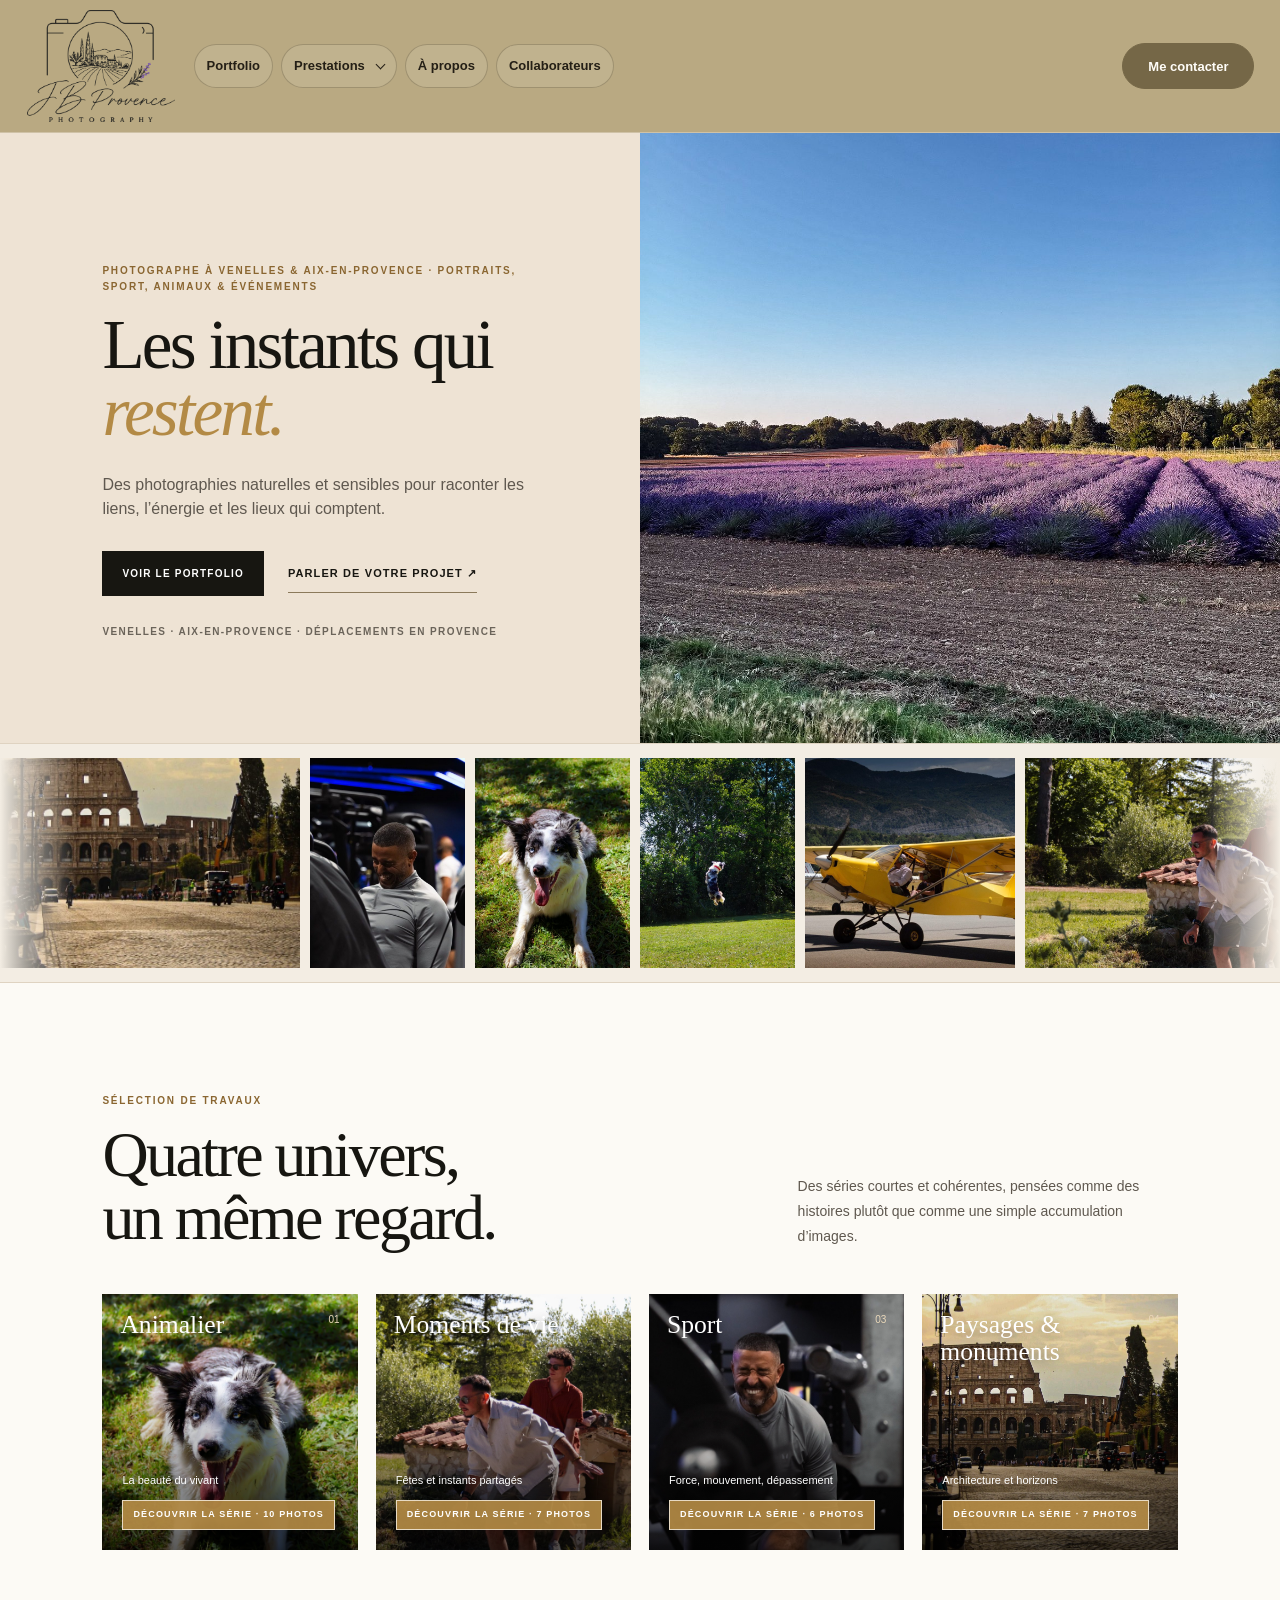
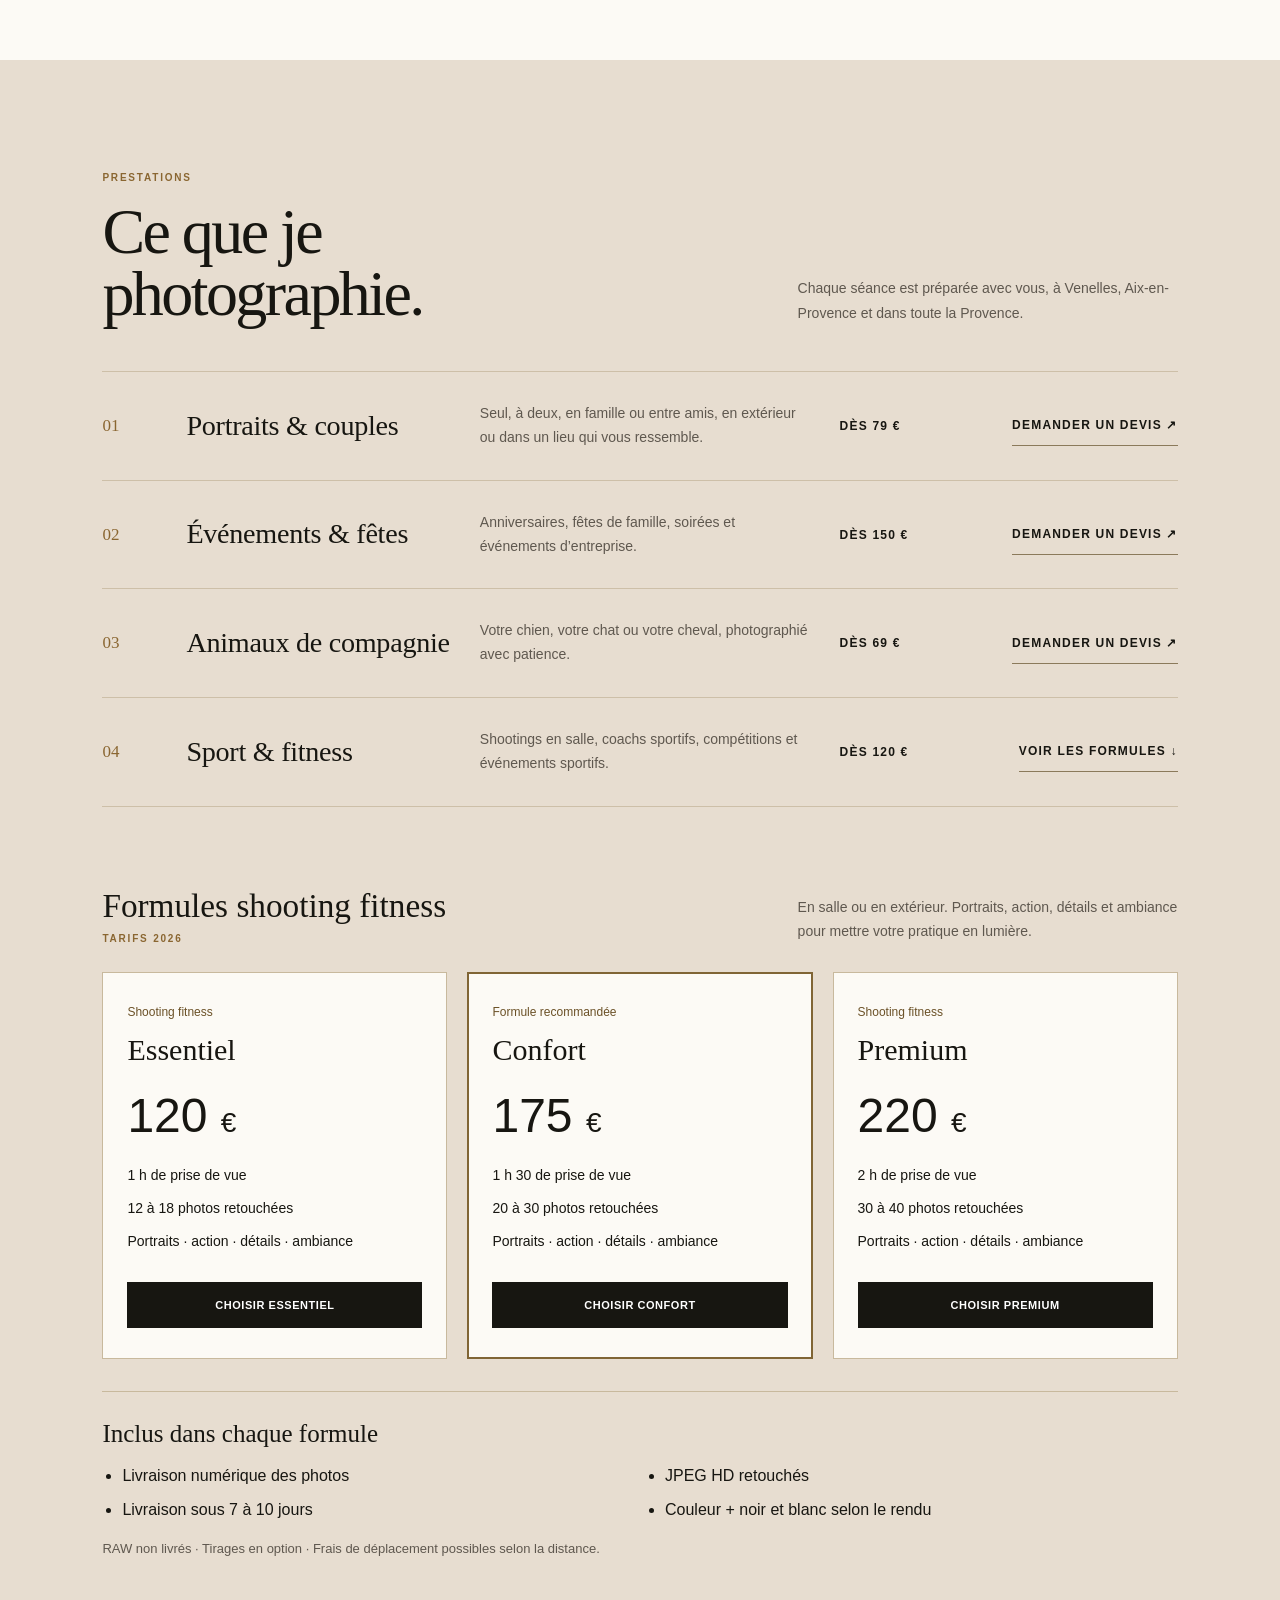
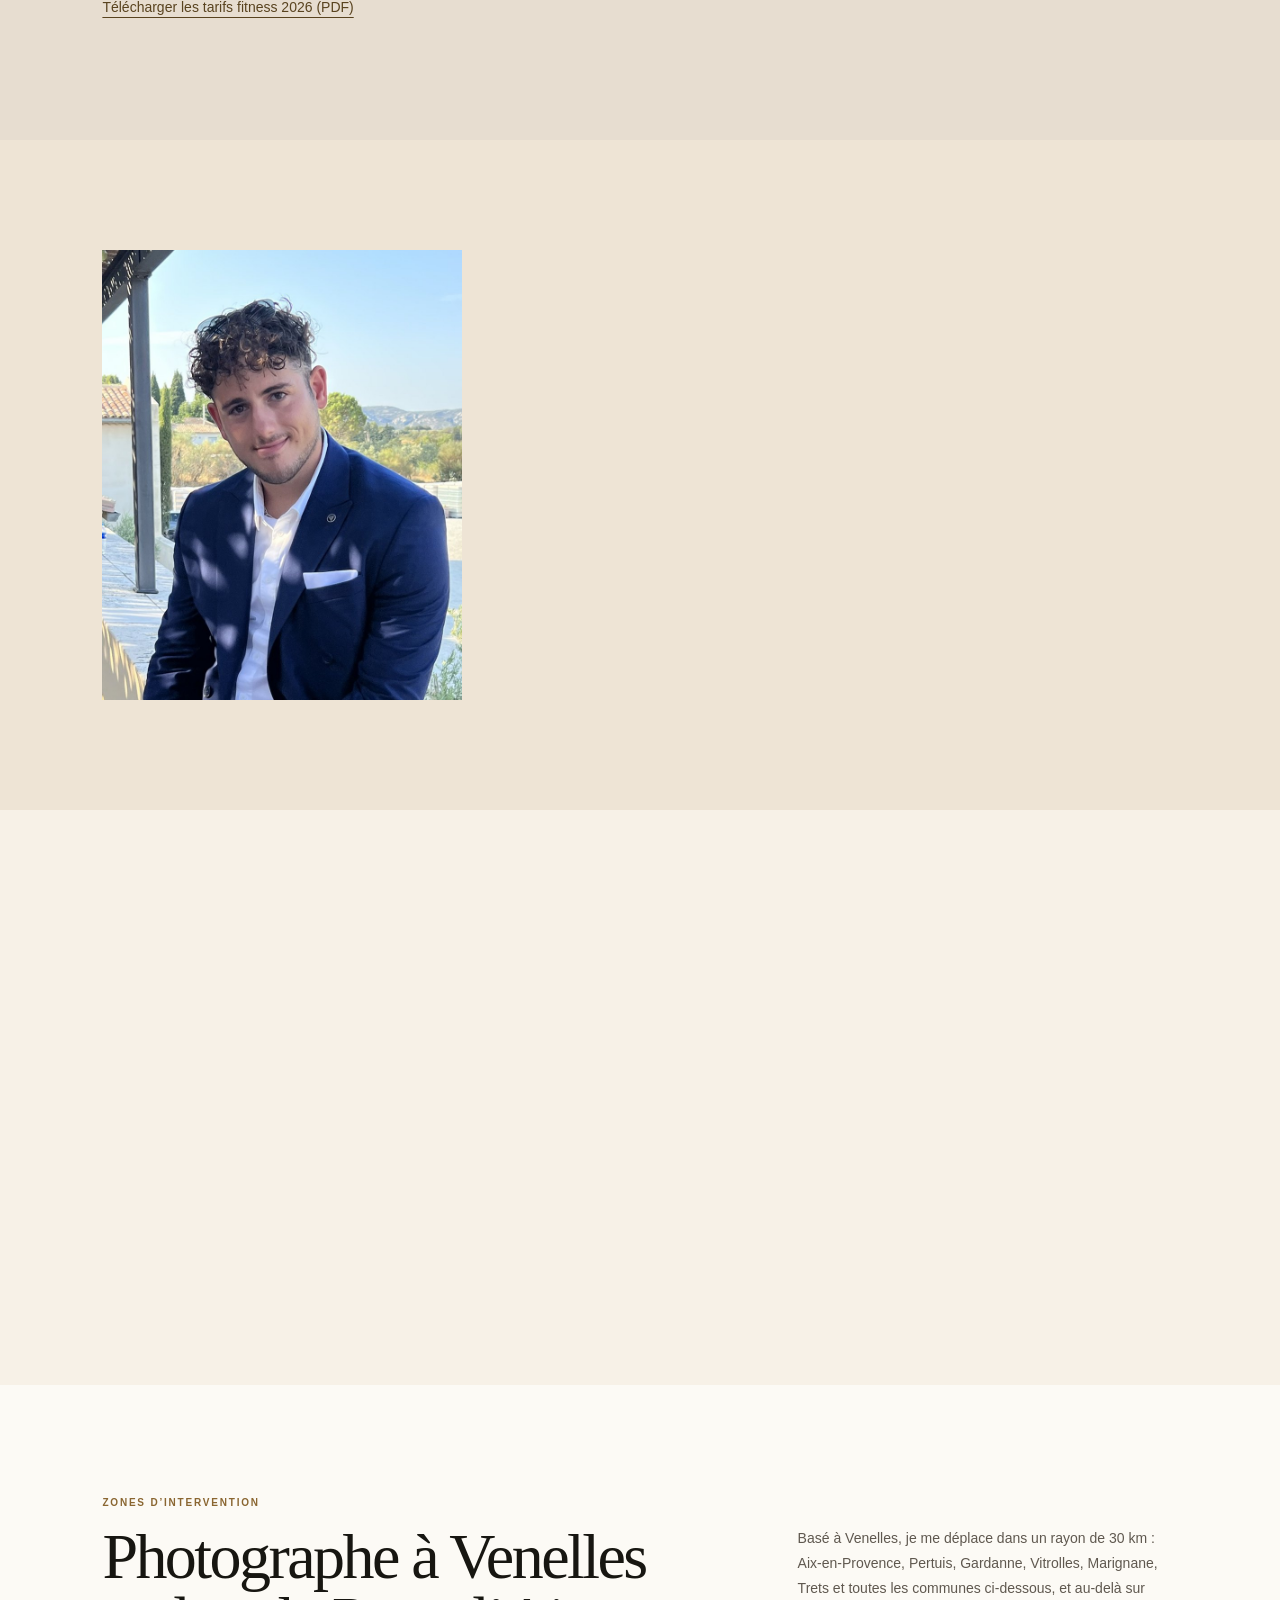
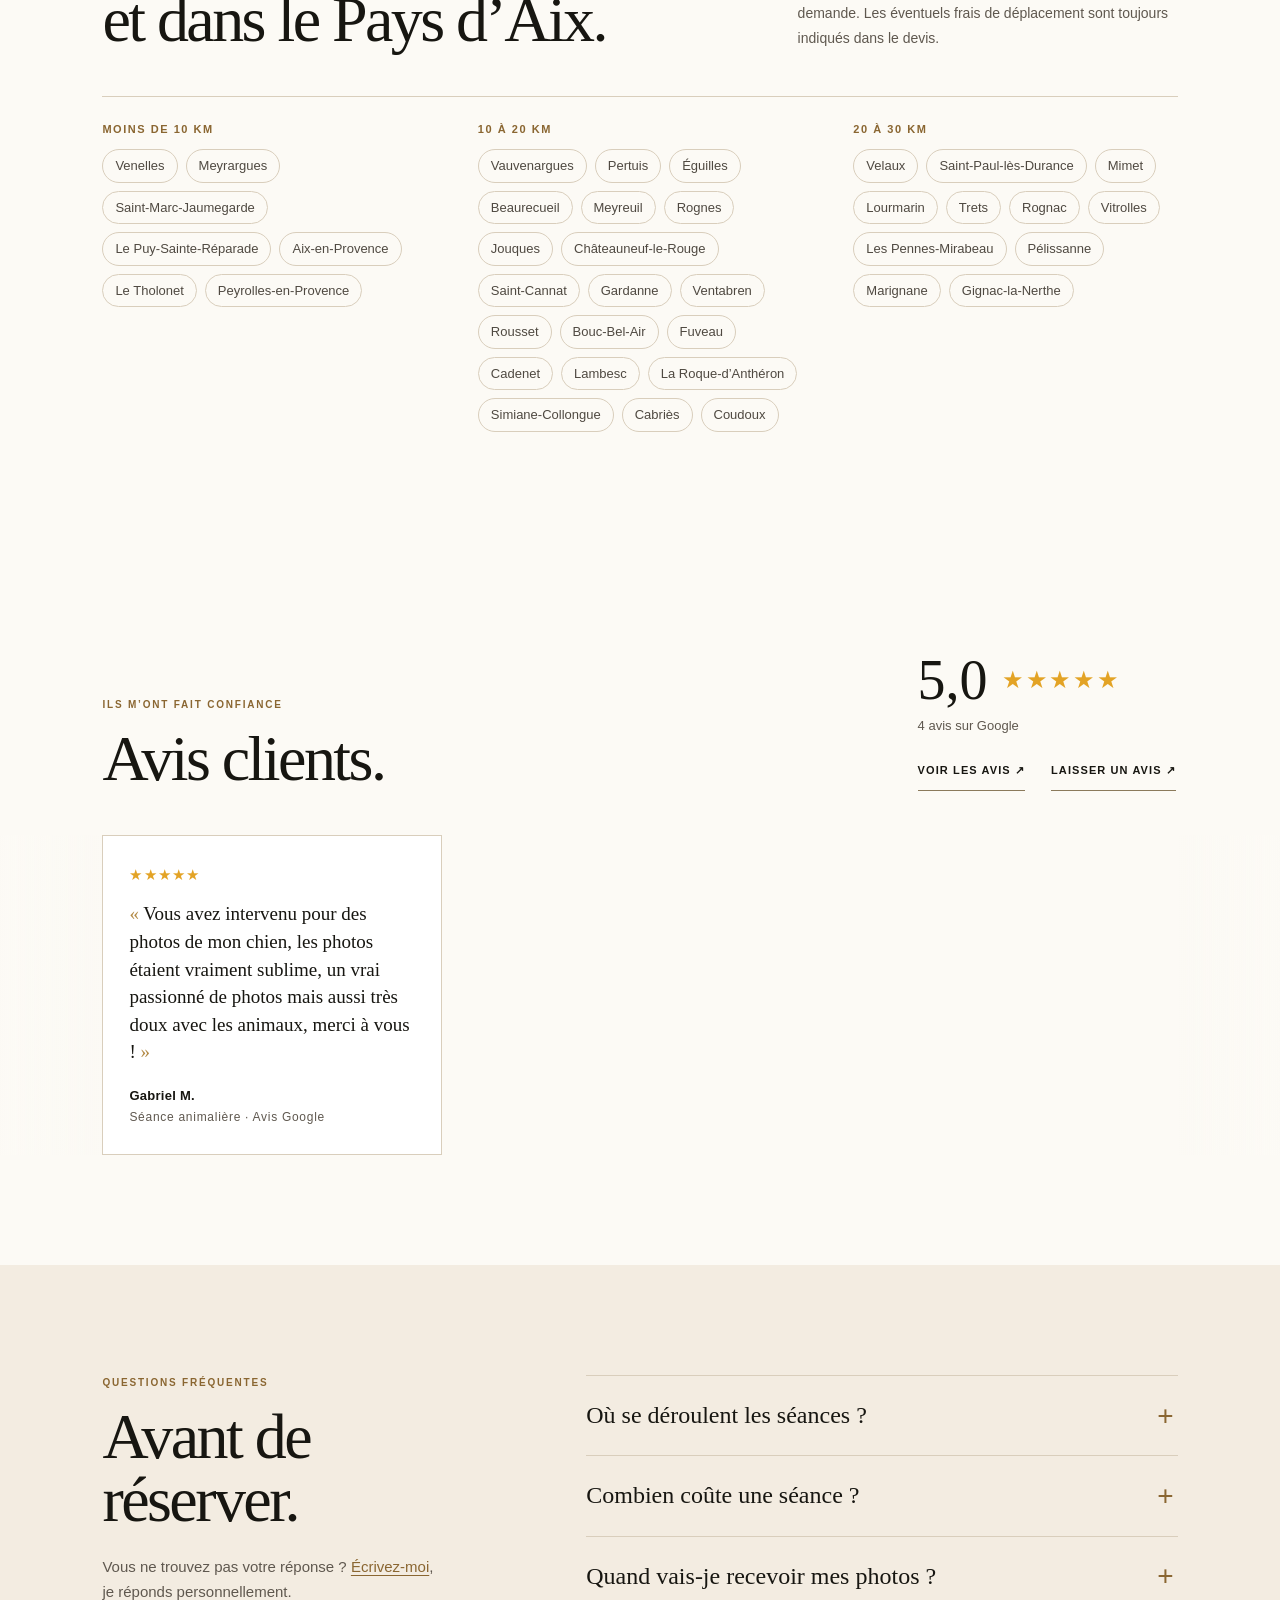
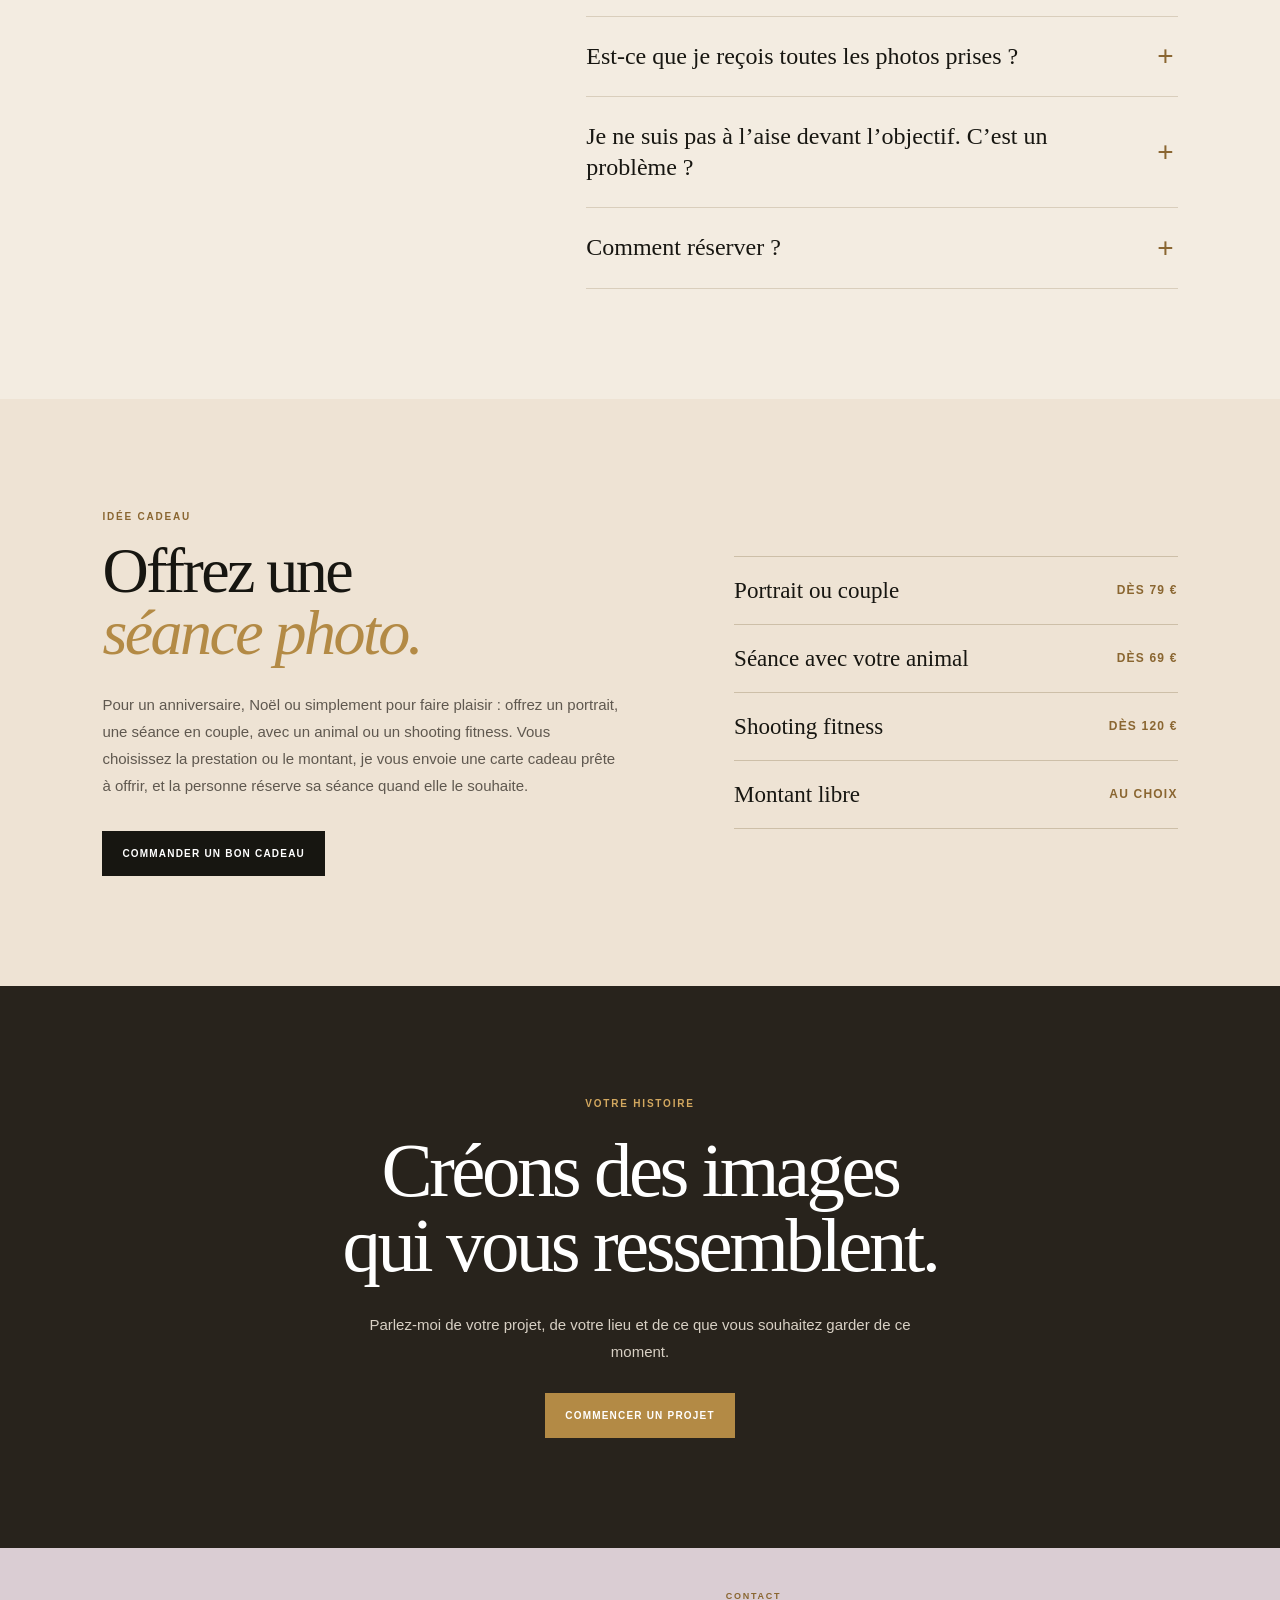
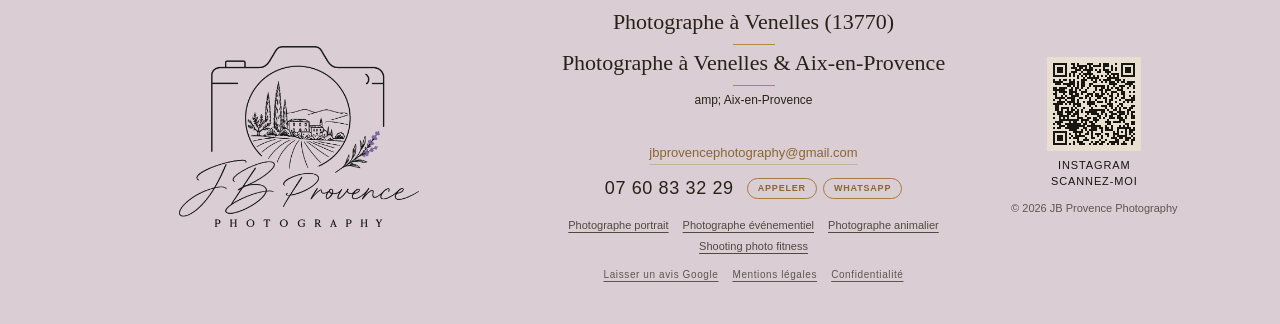
==== commit bbd39624: "Pied de page : code postal Venelles (13770) visible sur toutes les pages Co-Authored-By: Claude Opus" ====
--- a/index.html
+++ b/index.html
@@ -452,7 +452,7 @@
     <a class="footer-brand" href="#accueil" aria-label="JB Provence Photography, retour en haut de page"><img src="assets/images/logo.png" width="300" height="227" loading="lazy" alt="JB Provence Photography"></a>
     <div class="footer-contact">
       <span class="footer-kicker">Contact</span>
-      <p class="footer-title">Photographe à Venelles &amp; Aix-en-Provence</p>
+      <p class="footer-title">Photographe à Venelles (13770) <p class="footer-title">Photographe à Venelles &amp; Aix-en-Provence</p>amp; Aix-en-Provence</p>
       <a class="footer-email" href="mailto:jbprovencephotography@gmail.com">jbprovencephotography@gmail.com</a>
       <div class="footer-phone-row">
         <a class="footer-phone" href="tel:+33760833229">07 60 83 32 29</a>
--- a/assets/css/home.css
+++ b/assets/css/home.css
@@ -205,7 +205,7 @@
 }
 .tile-status.is-soon { background: rgba(30, 26, 21, .72); }
 
-.tile--animalier { background-image: url("../images/univers/animalier.jpg?v=3"); }
+.tile--animalier { background-image: url("../images/univers/animalier.jpg?v=4"); background-position: center 30%; }
 .tile--sport { background-image: url("../images/univers/sport.jpg?v=3"); background-position: 70% center; }
 .tile--moments { background-image: url("../images/univers/moments.jpg?v=3"); }
 .tile--paysage { background-image: url("../images/univers/paysage.jpg?v=3"); }
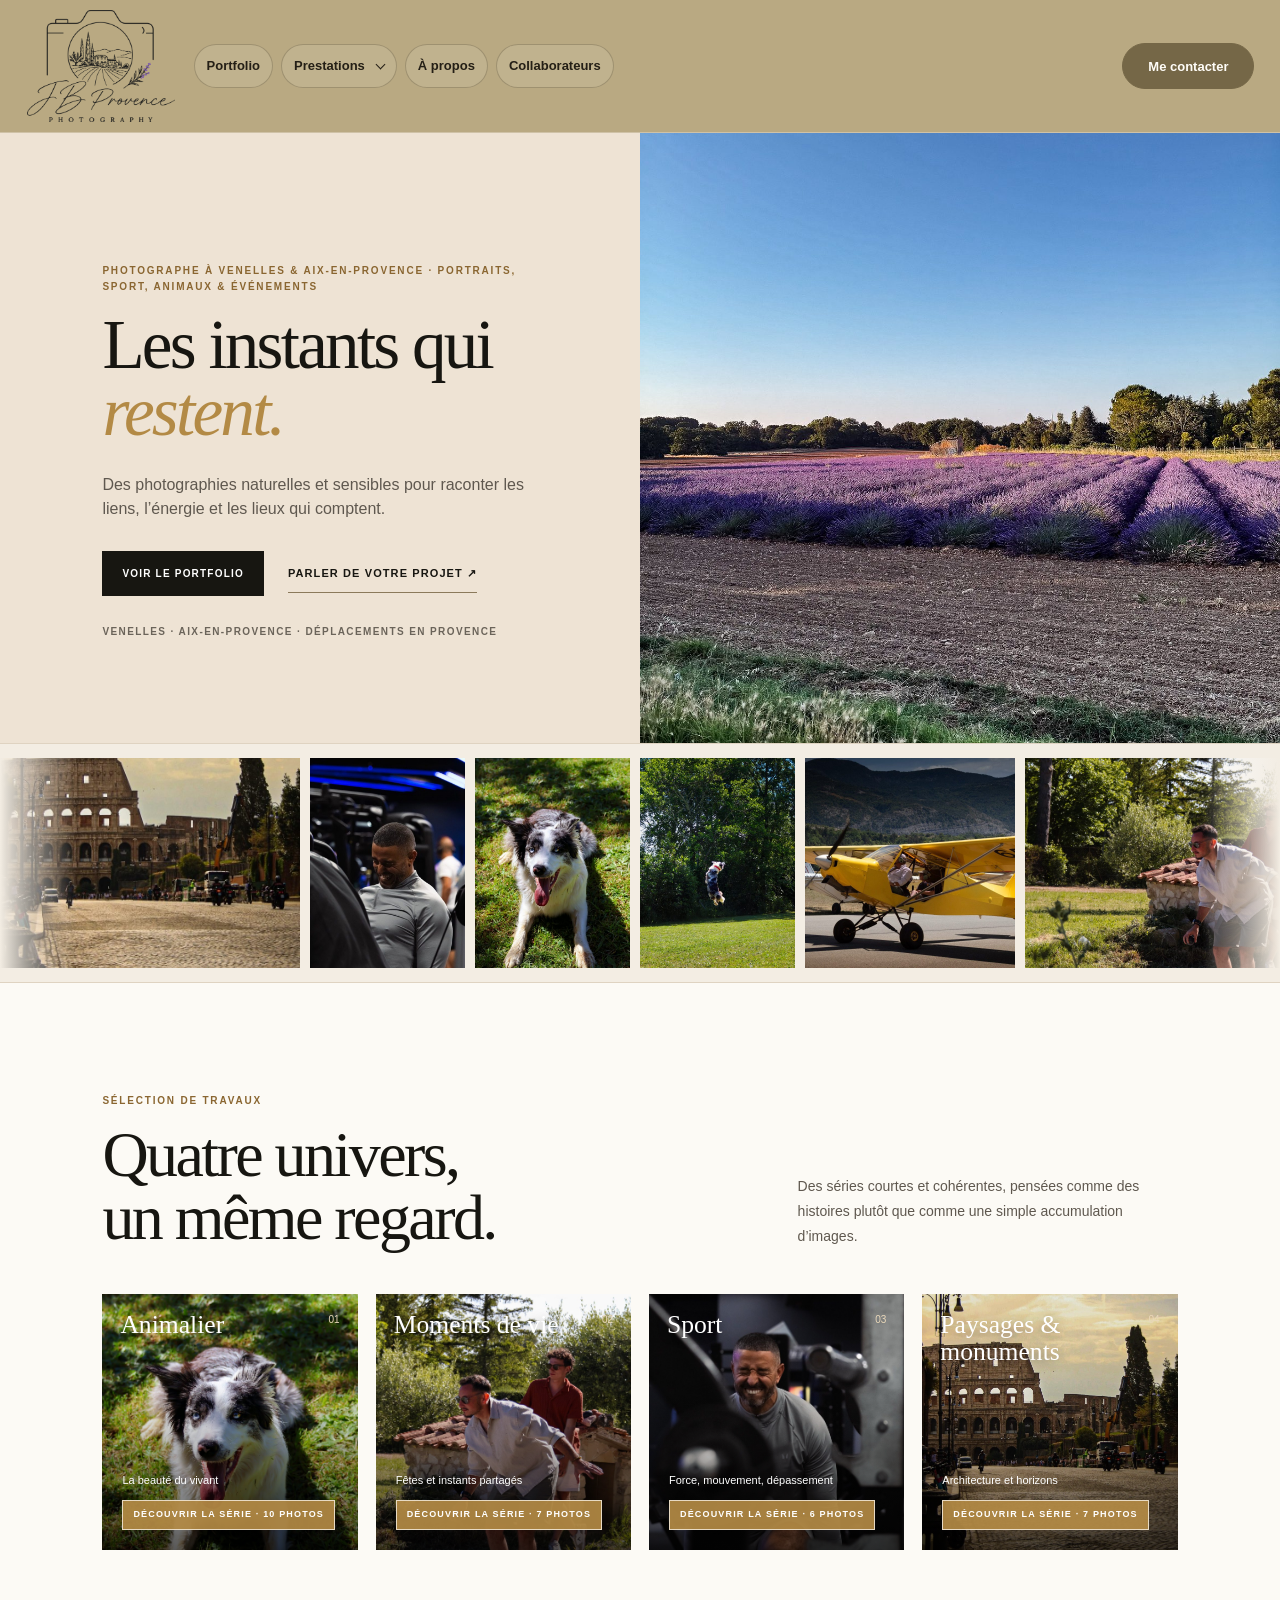
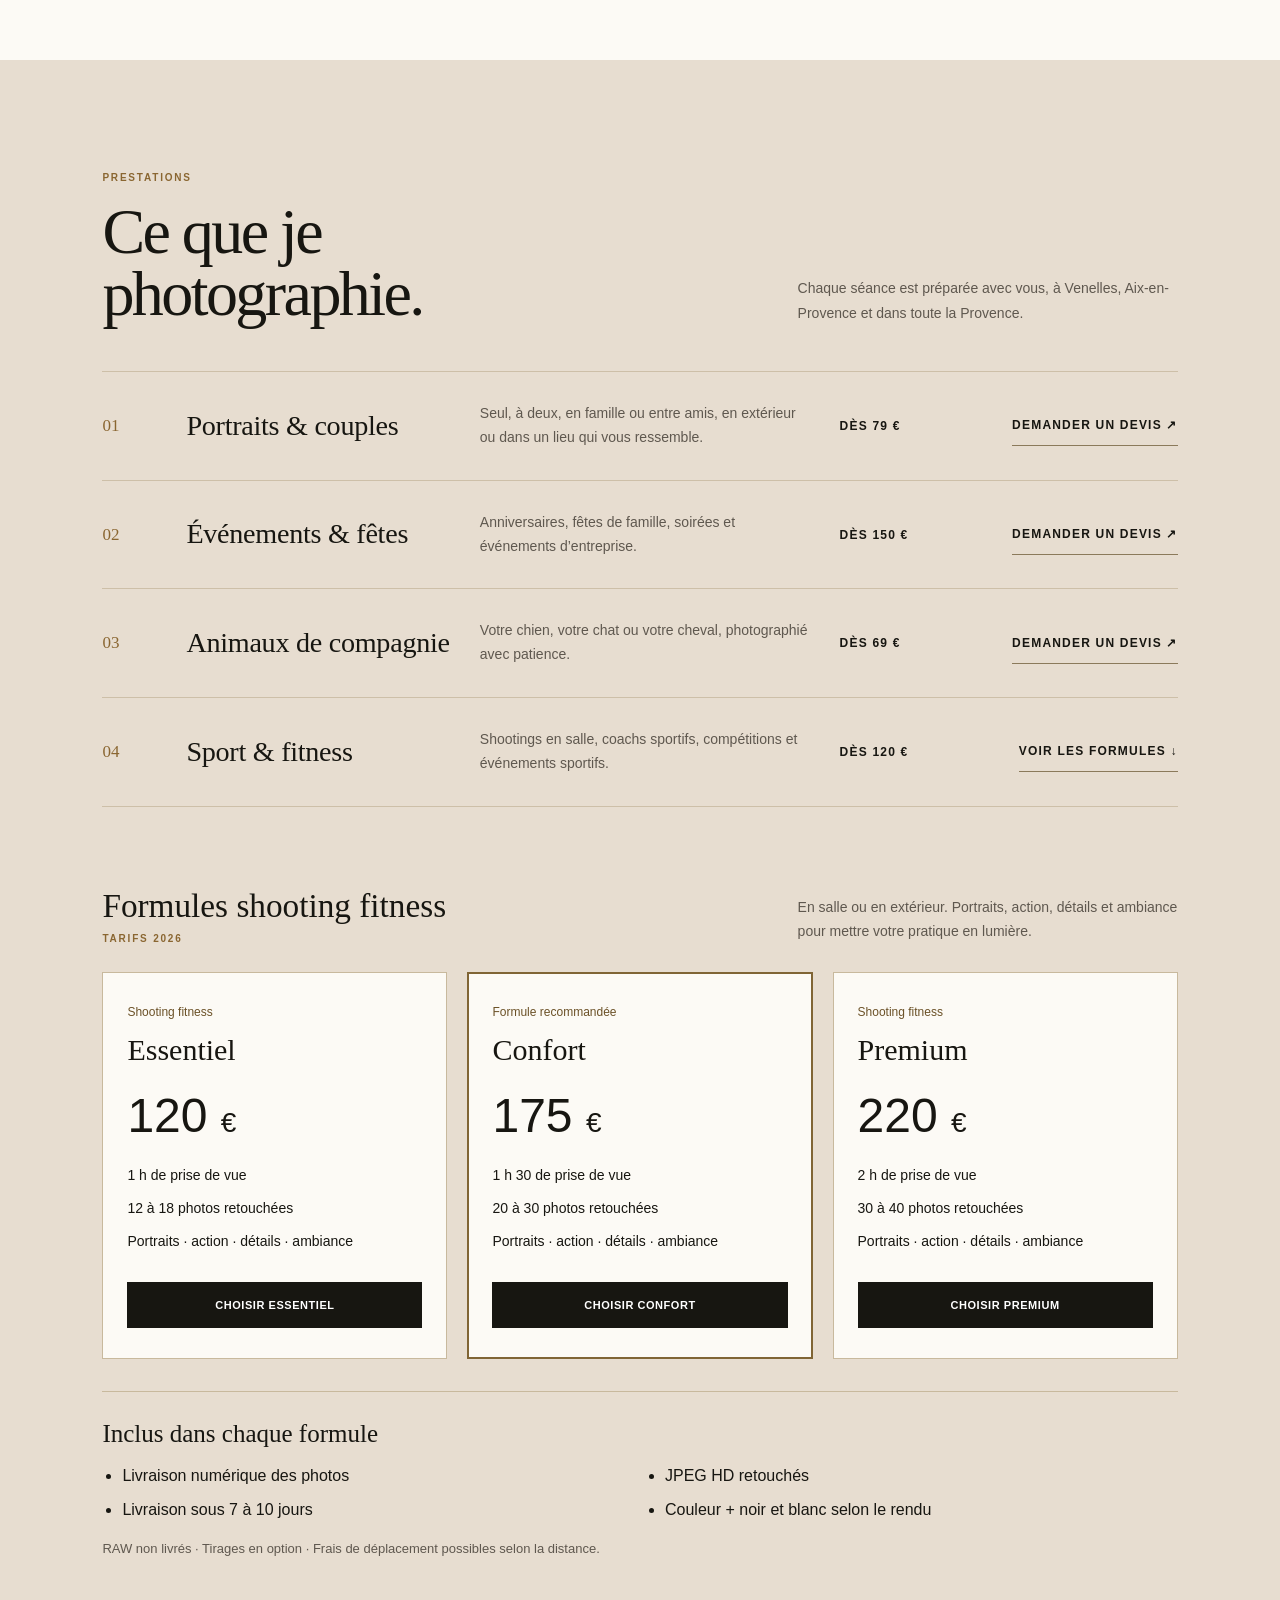
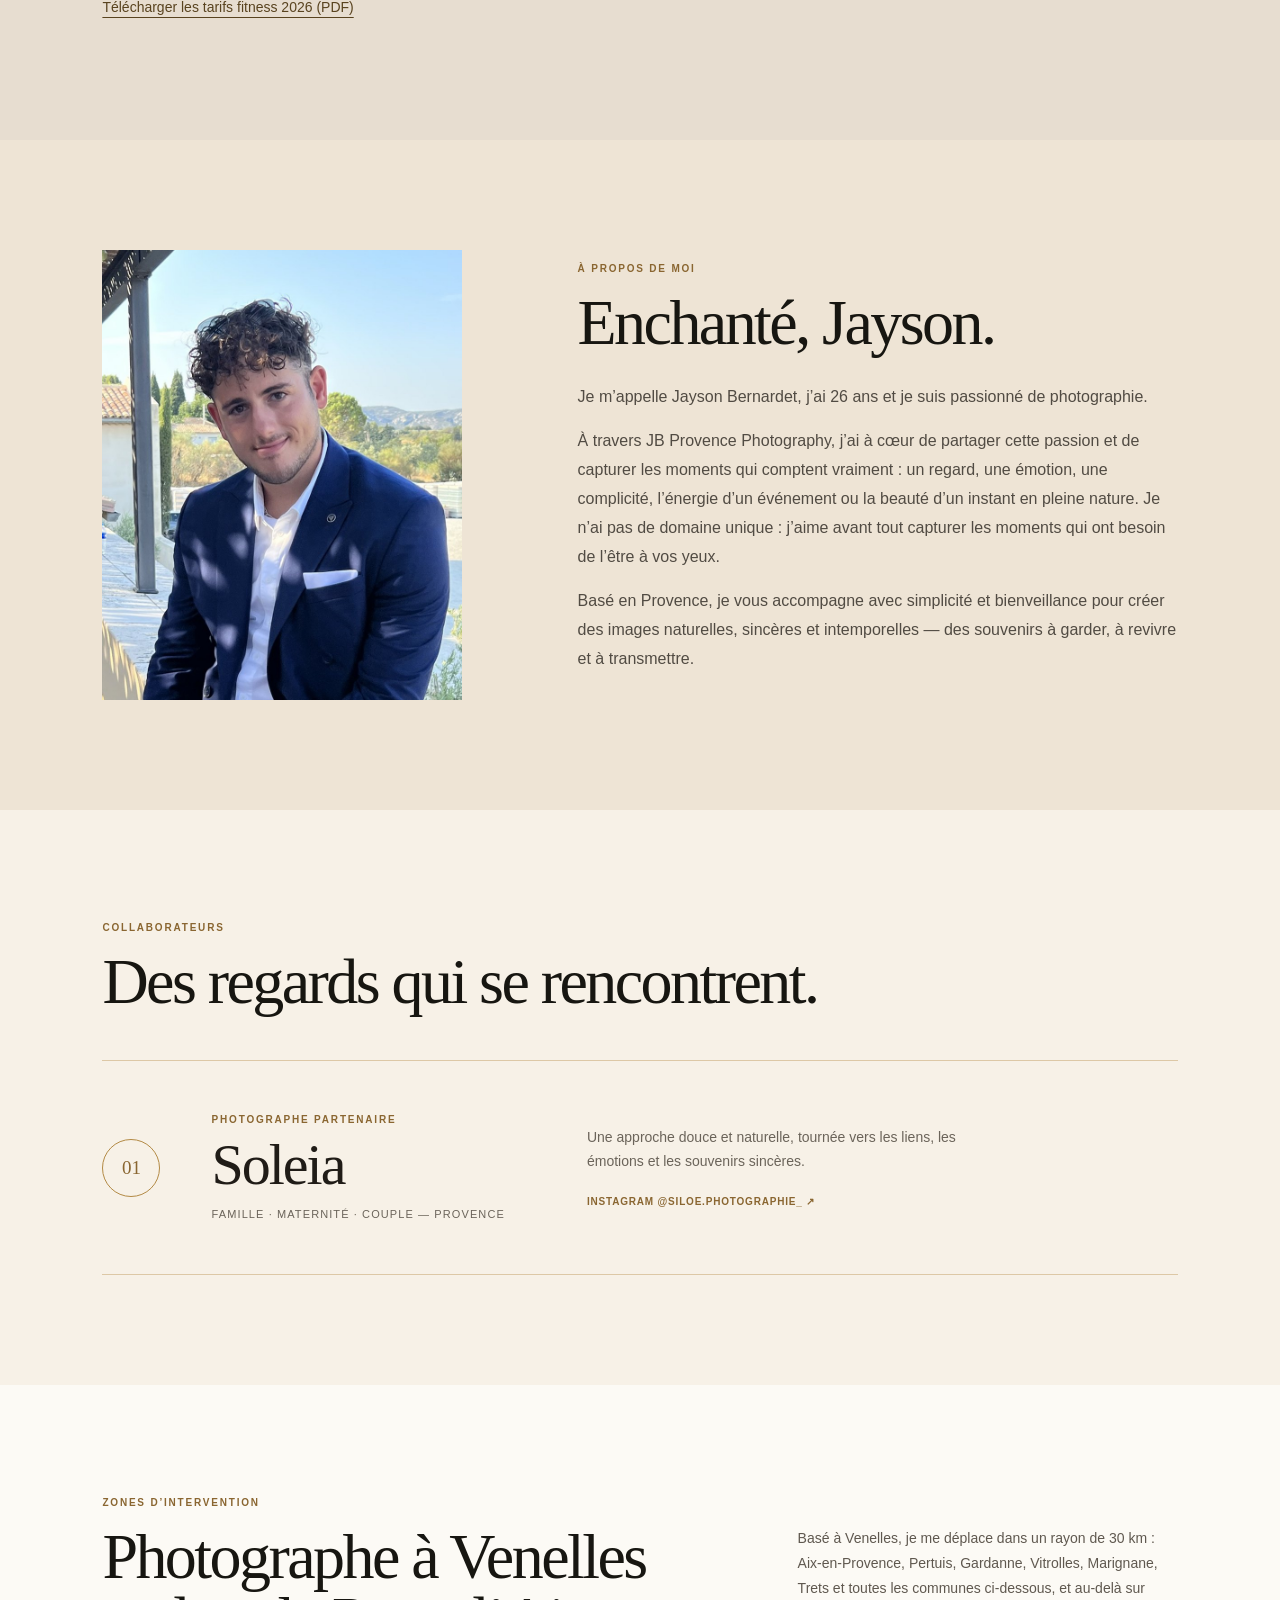
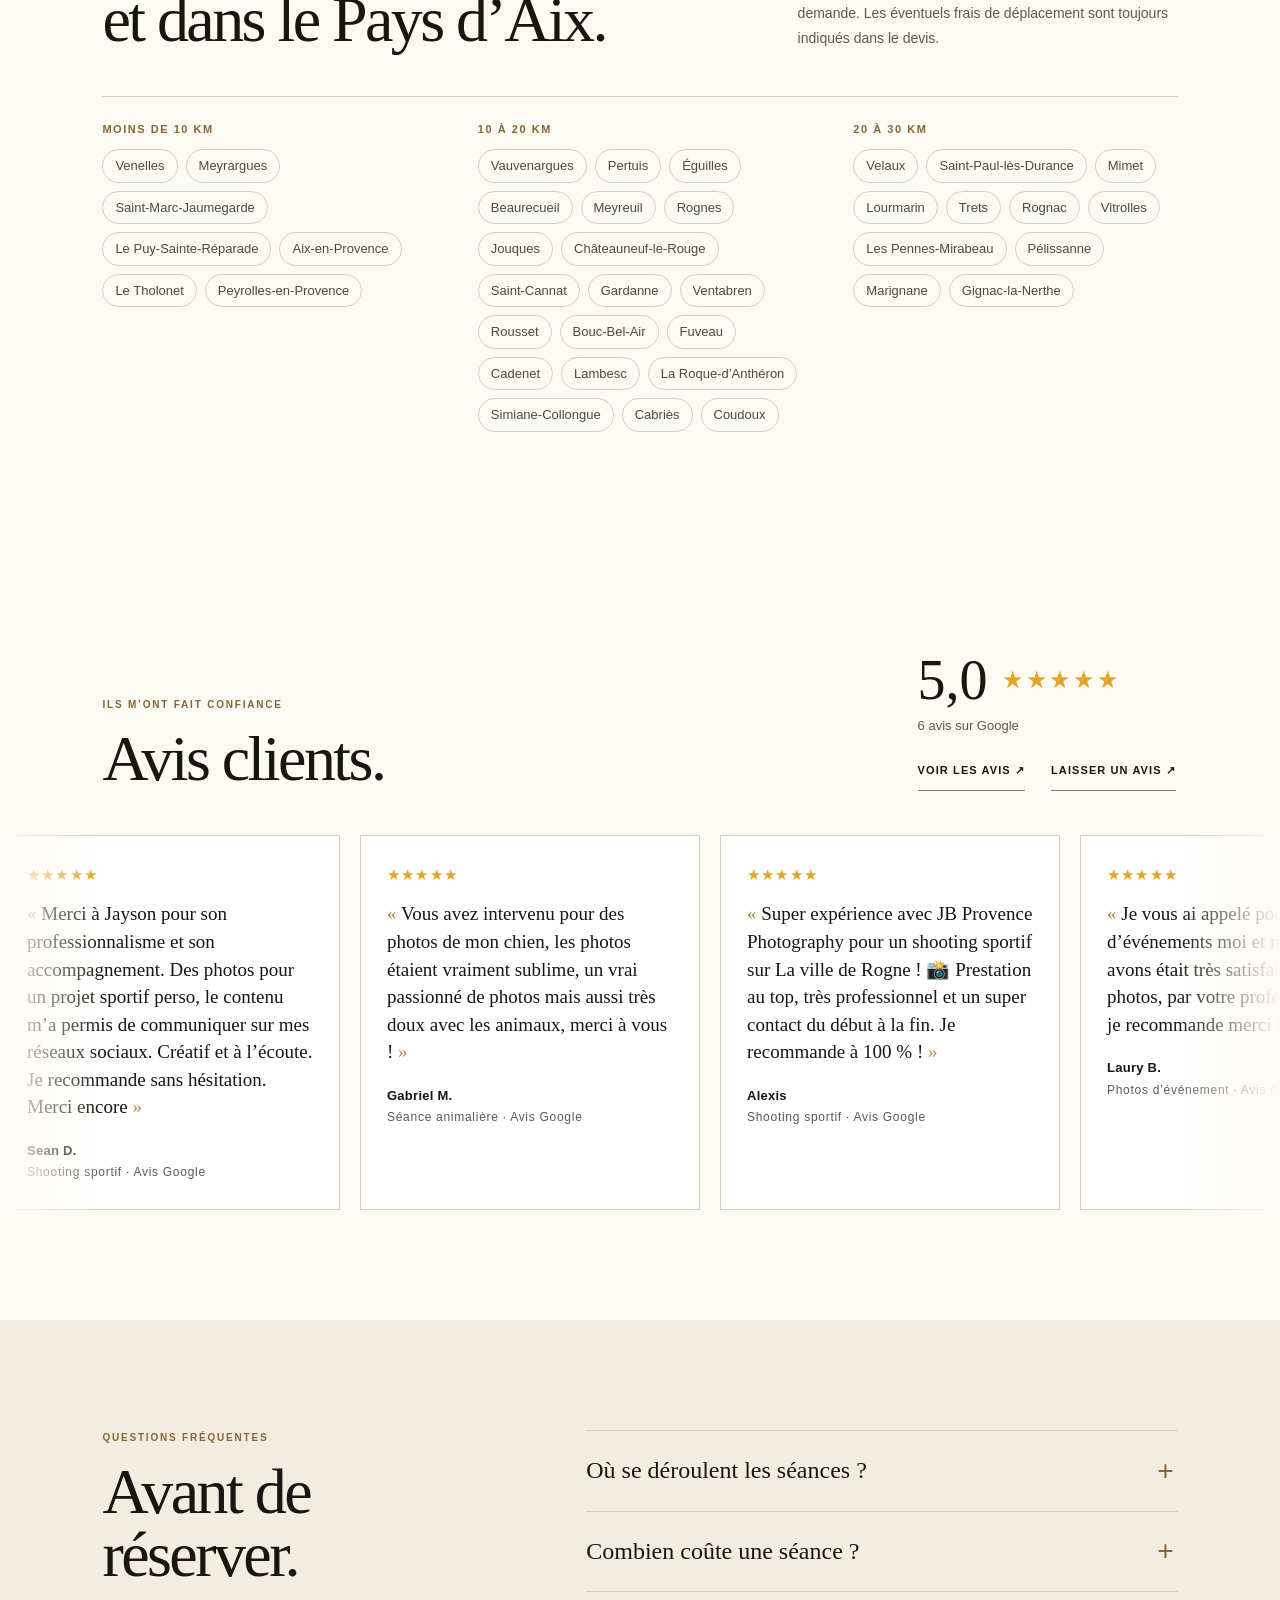
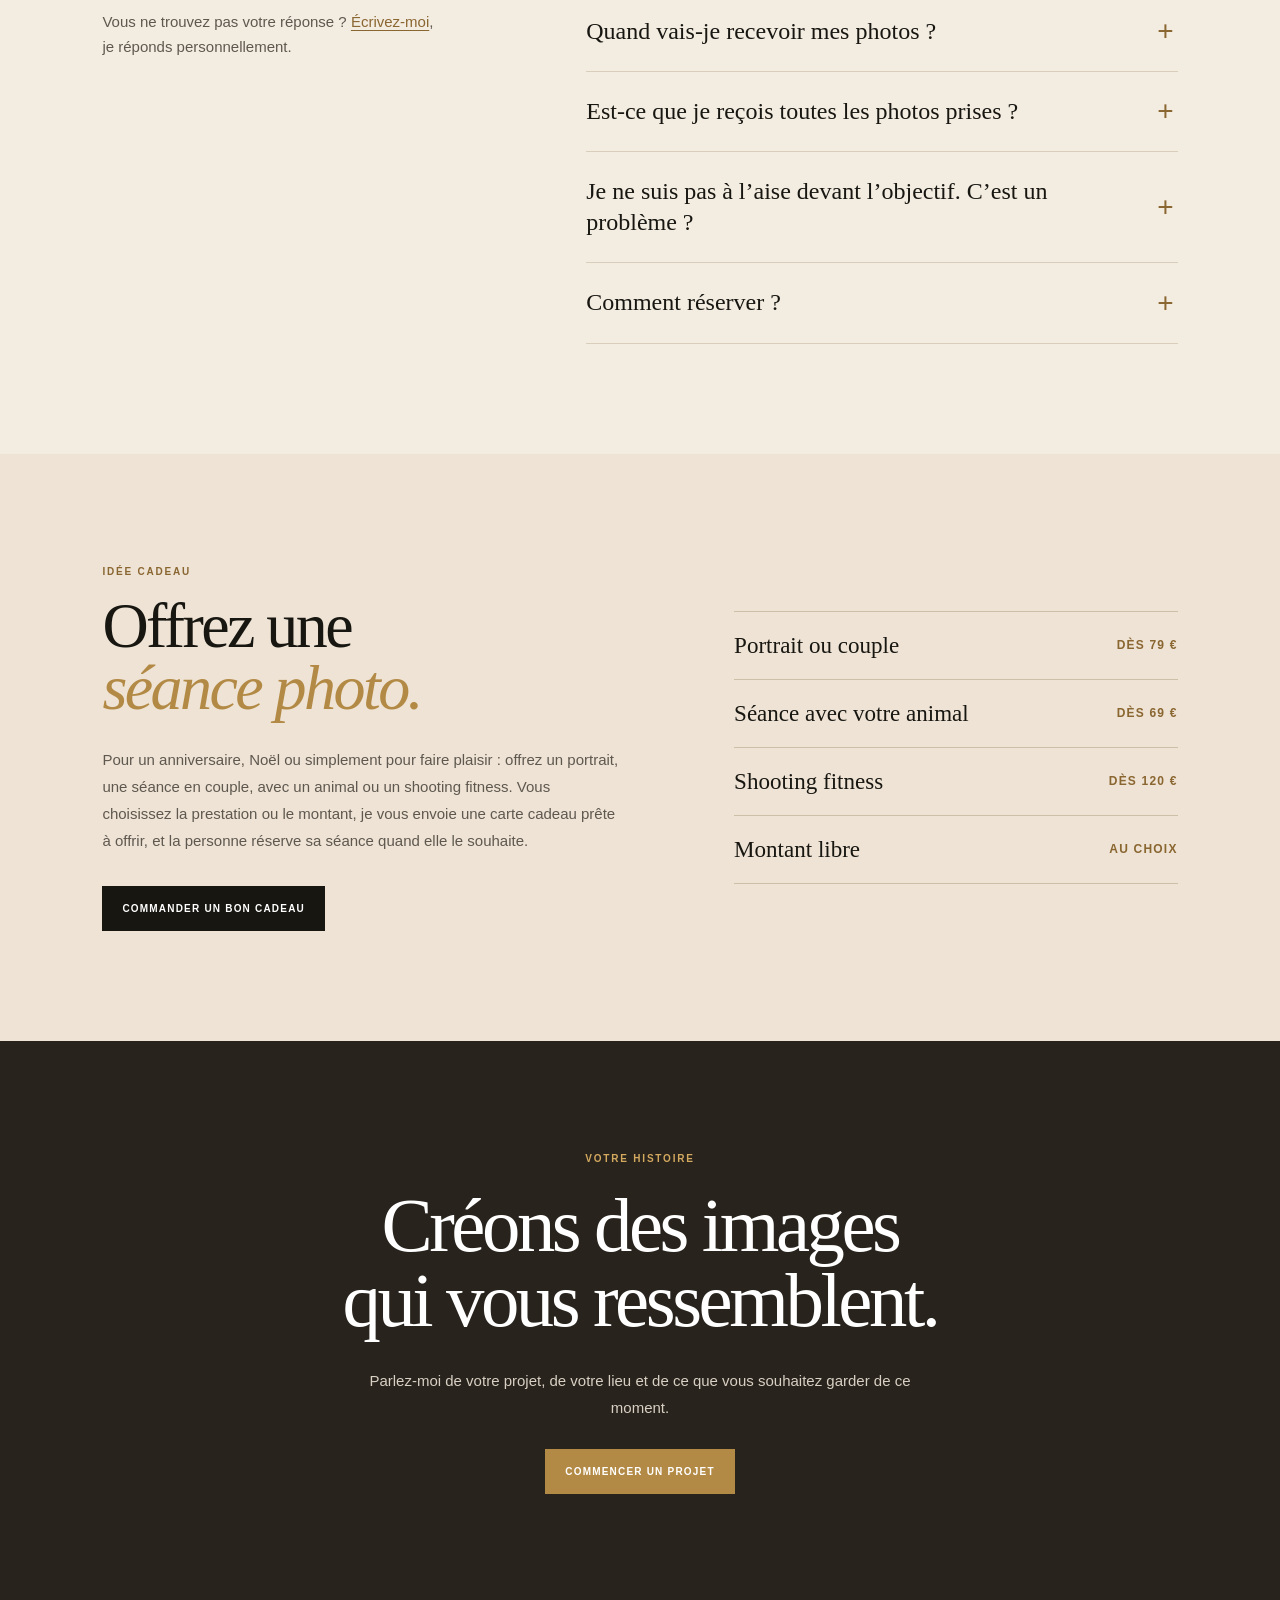
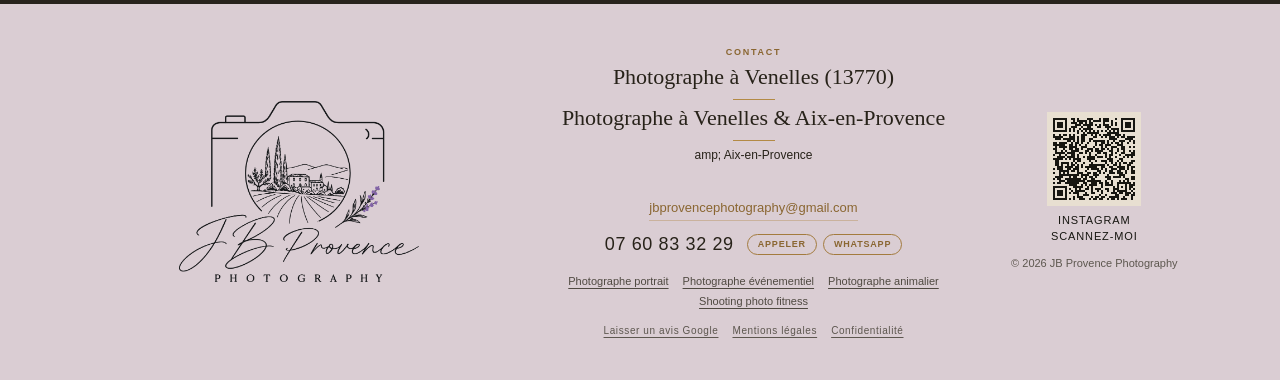
==== commit d6c9eee2: "Avis Google : 4 avis clients dans le bandeau défilant, note 5,0 sur 6 avis Co-Authored-By: Claude Op" ====
--- a/index.html
+++ b/index.html
@@ -370,7 +370,7 @@
         </div>
         <div class="google-score">
           <p class="google-score-note"><strong data-google-note>5,0</strong><span class="stars" aria-hidden="true">★★★★★</span></p>
-          <p class="google-score-count"><span data-google-count>4 avis</span> sur Google</p>
+          <p class="google-score-count"><span data-google-count>6 avis</span> sur Google</p>
           <div class="google-score-links">
             <a class="text-link" href="https://www.google.com/maps?cid=9644019520319455197" target="_blank" rel="noopener">Voir les avis <span aria-hidden="true">↗</span></a>
             <a class="text-link" href="https://g.page/r/Cd3_klOocNaFEBM/review" target="_blank" rel="noopener">Laisser un avis <span aria-hidden="true">↗</span></a>
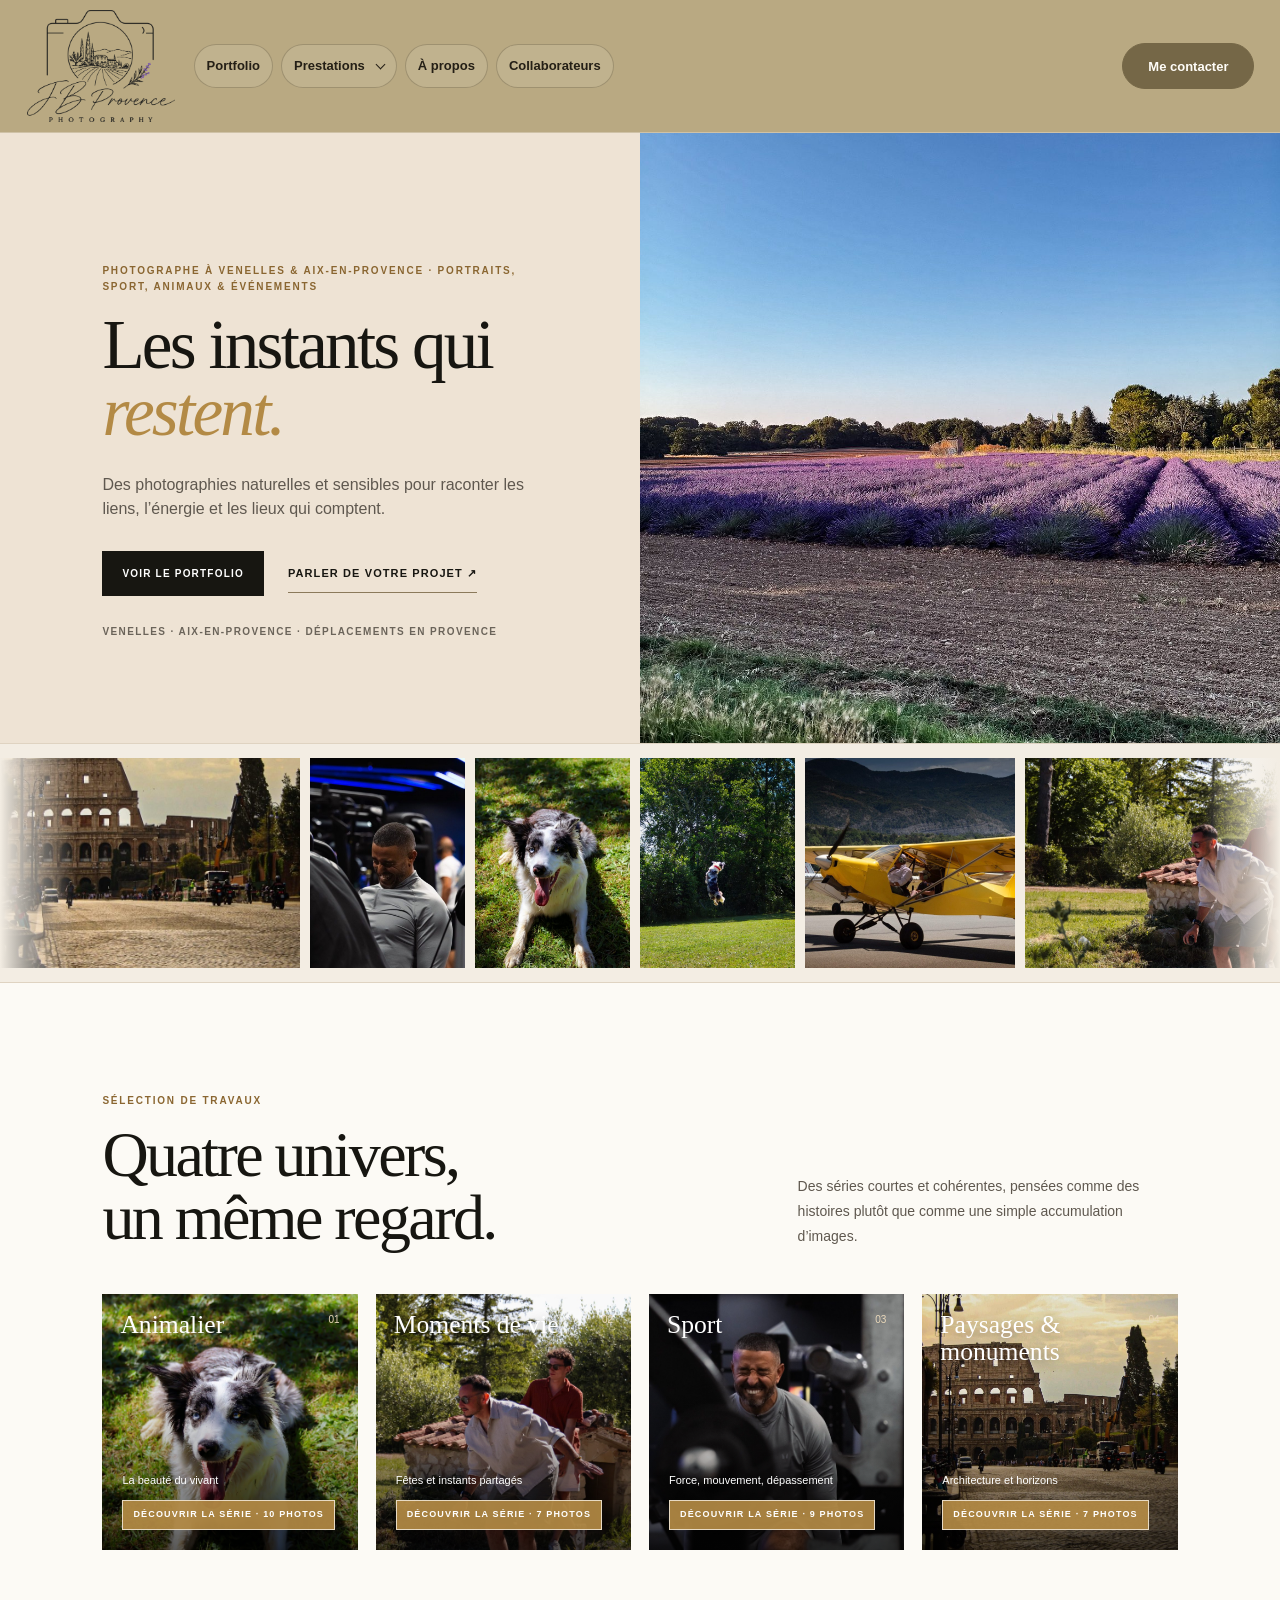
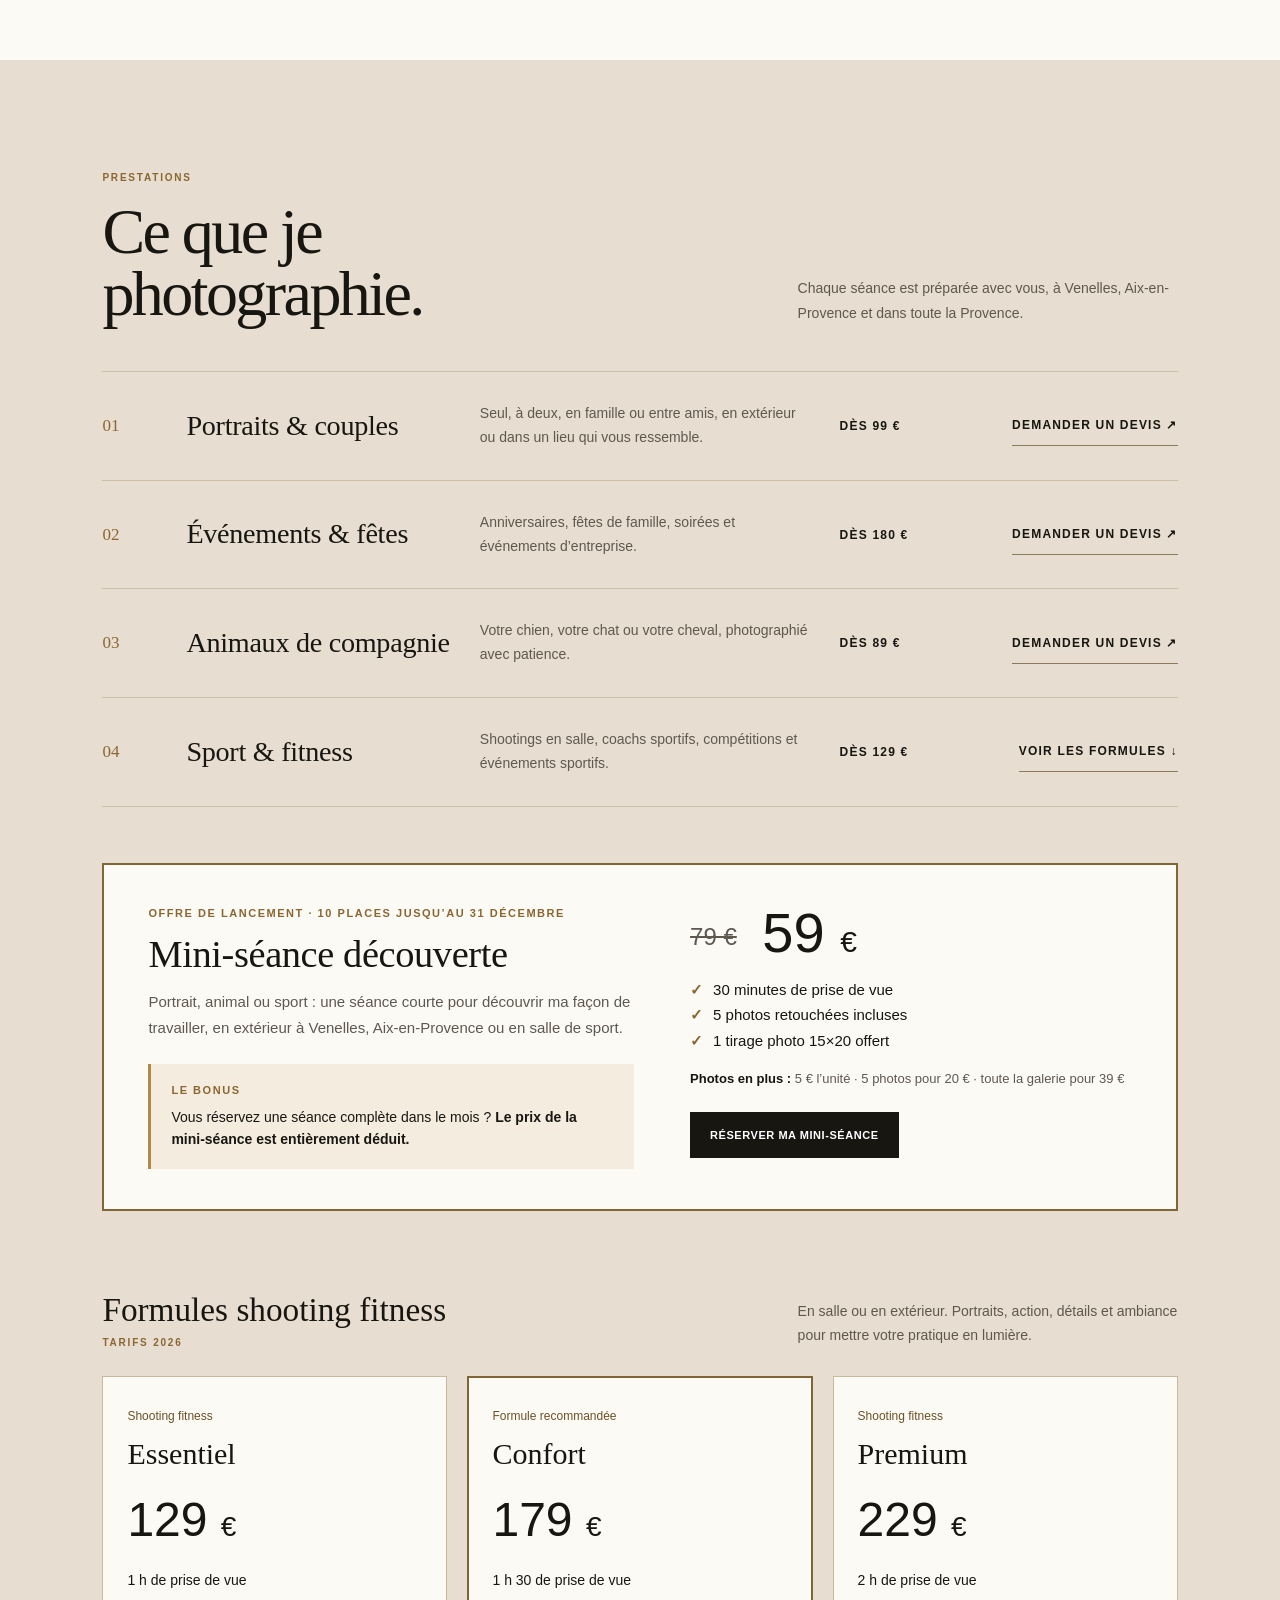
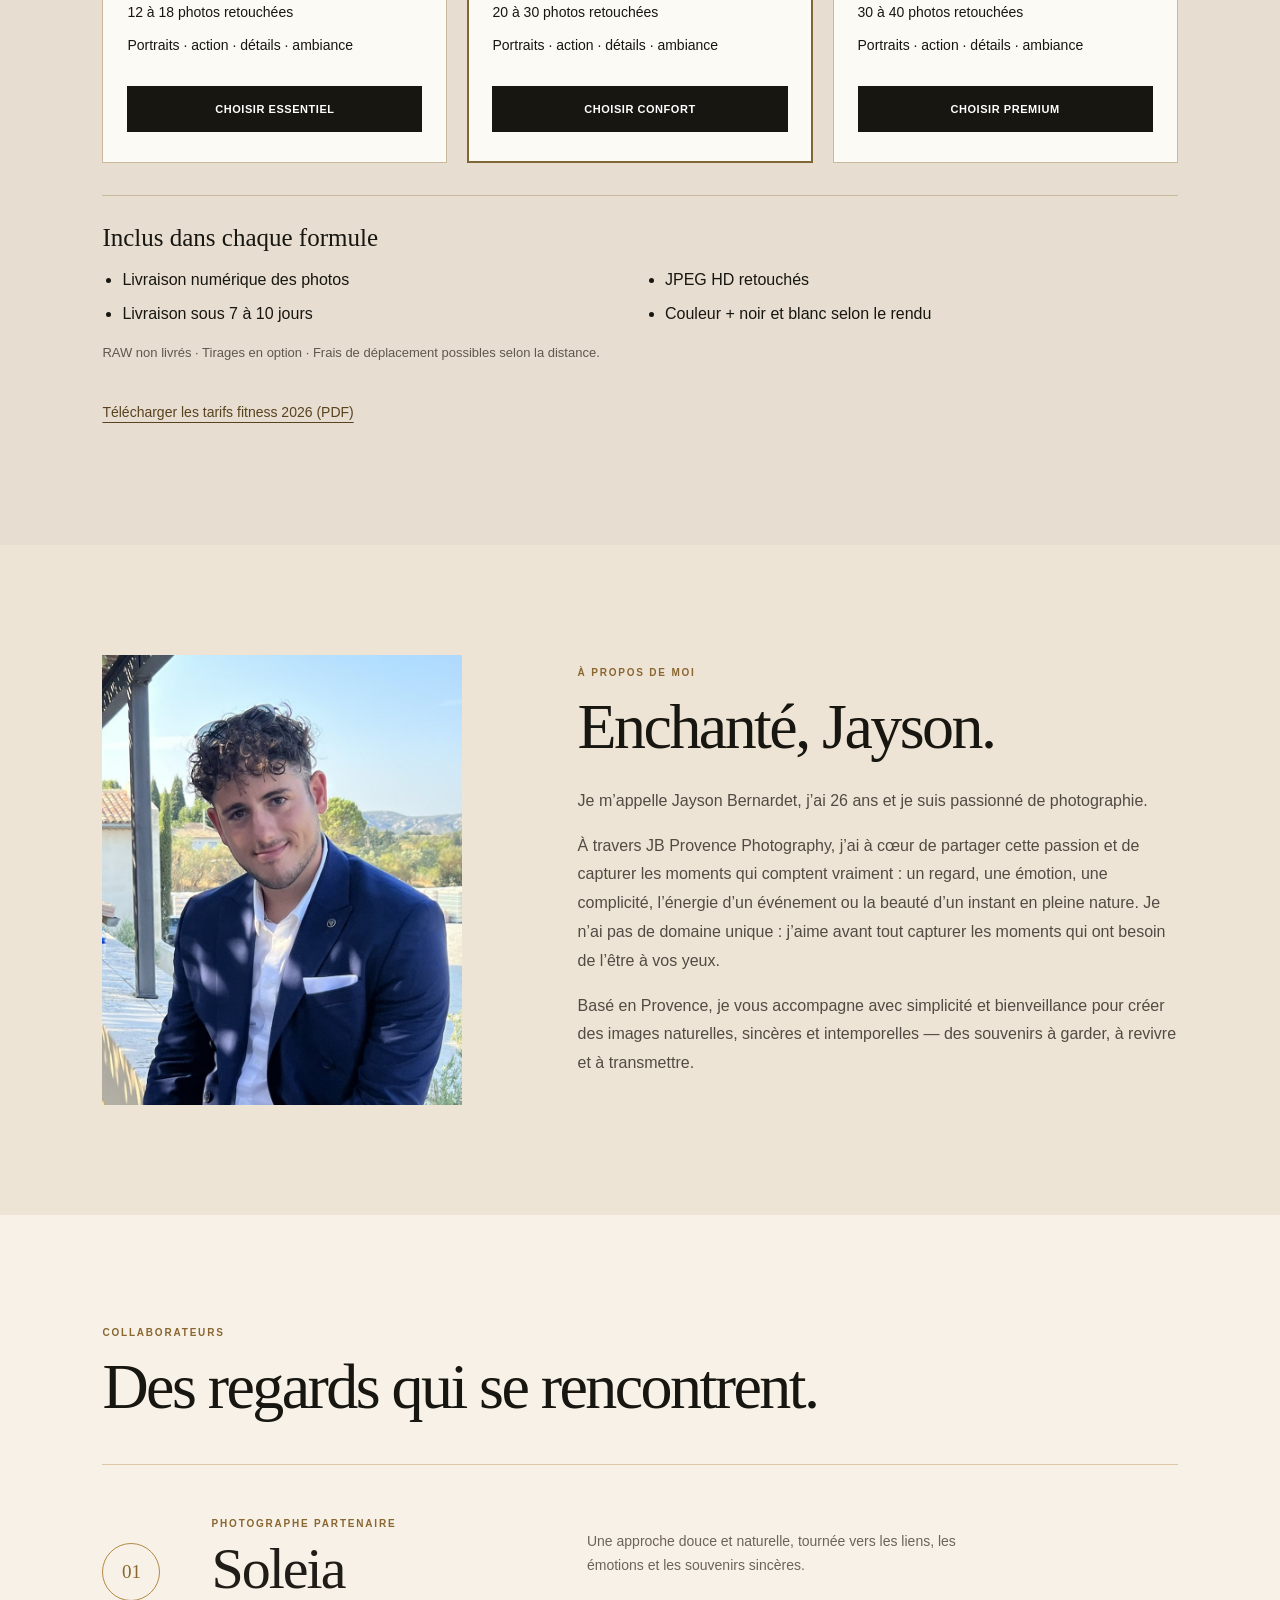
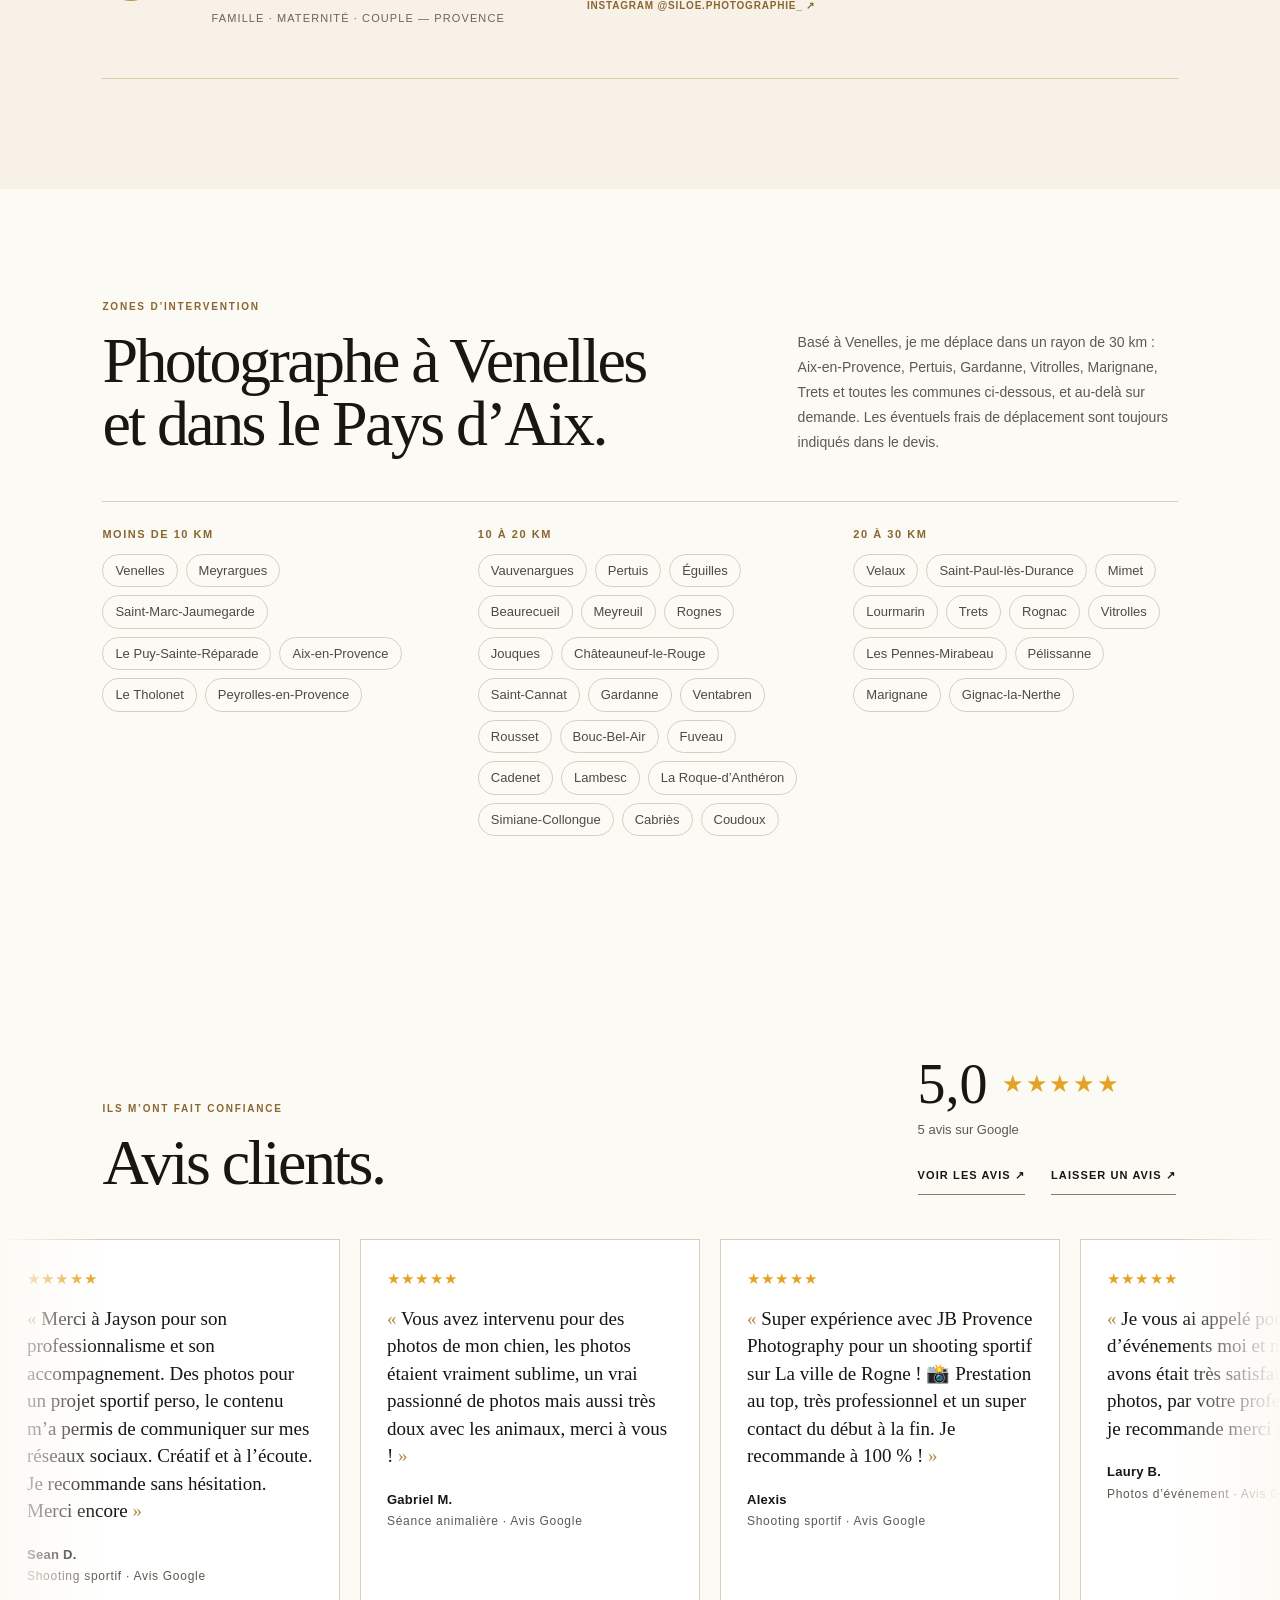
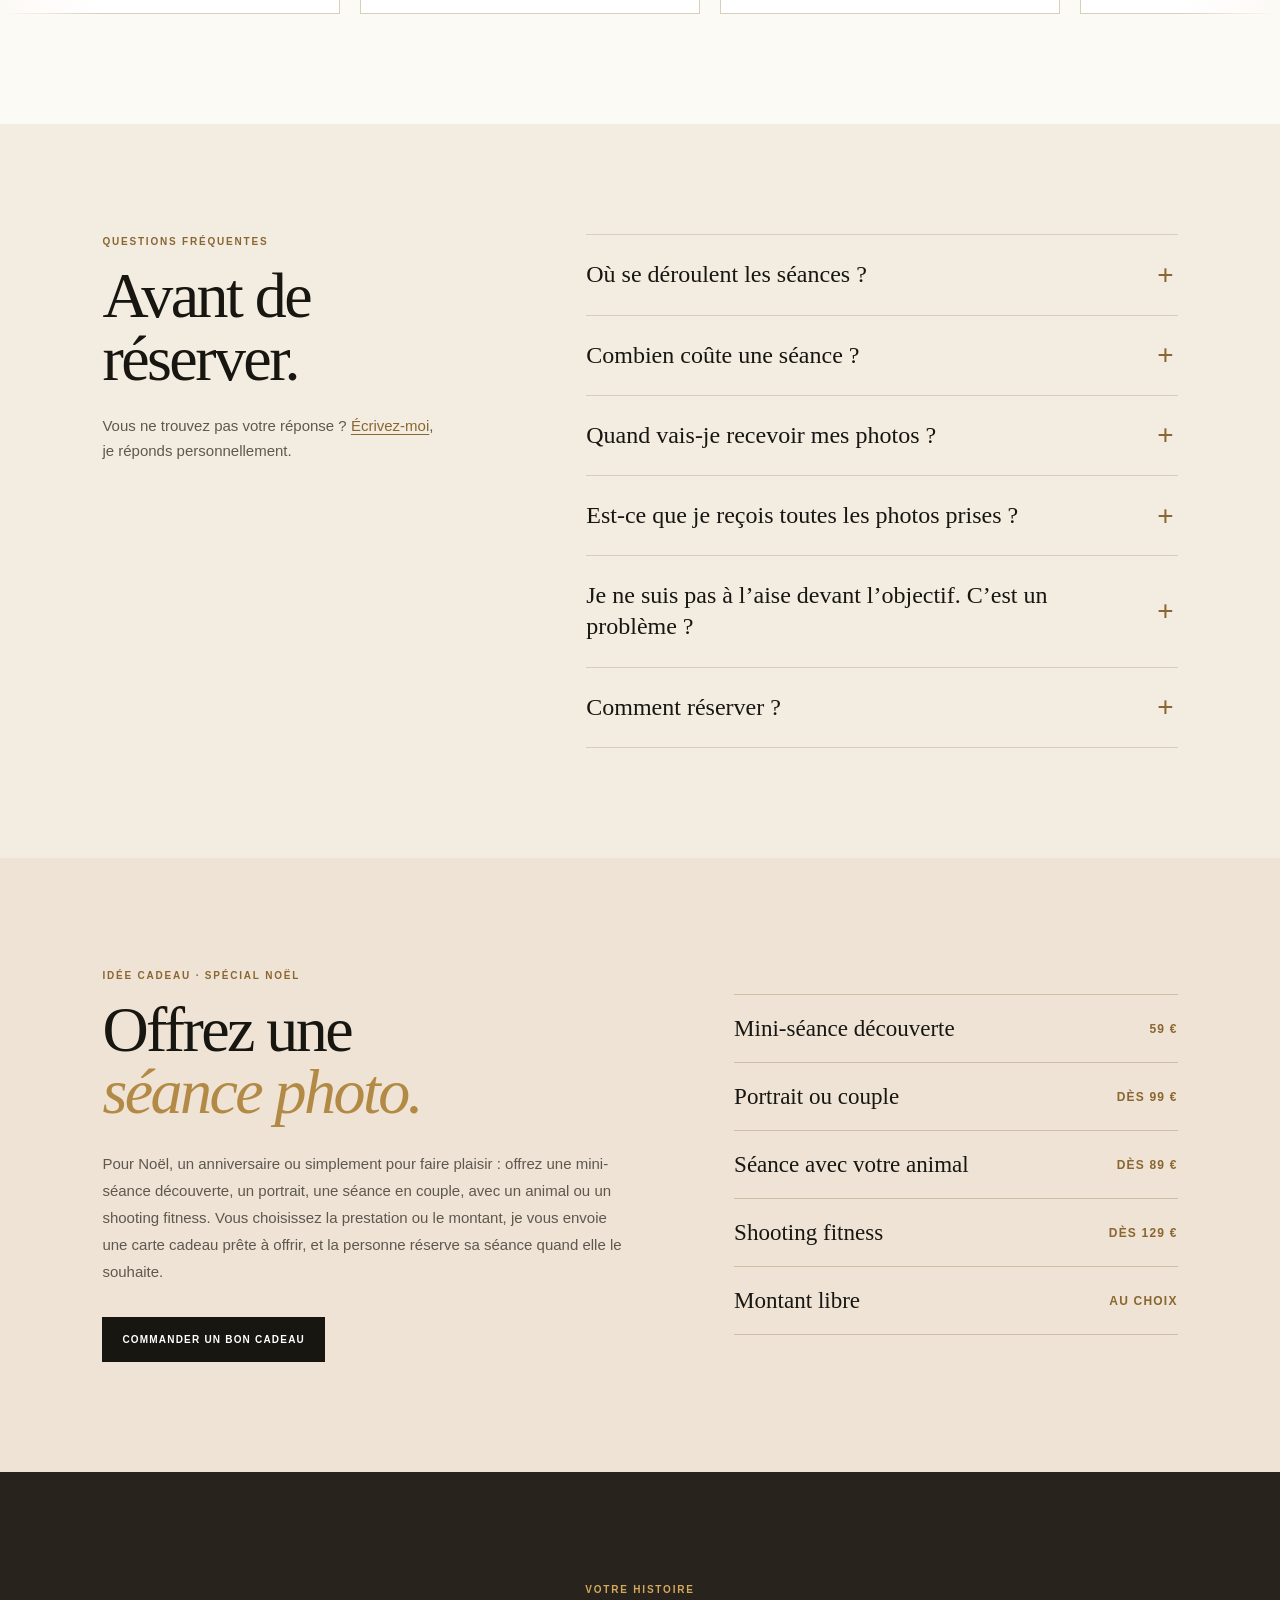
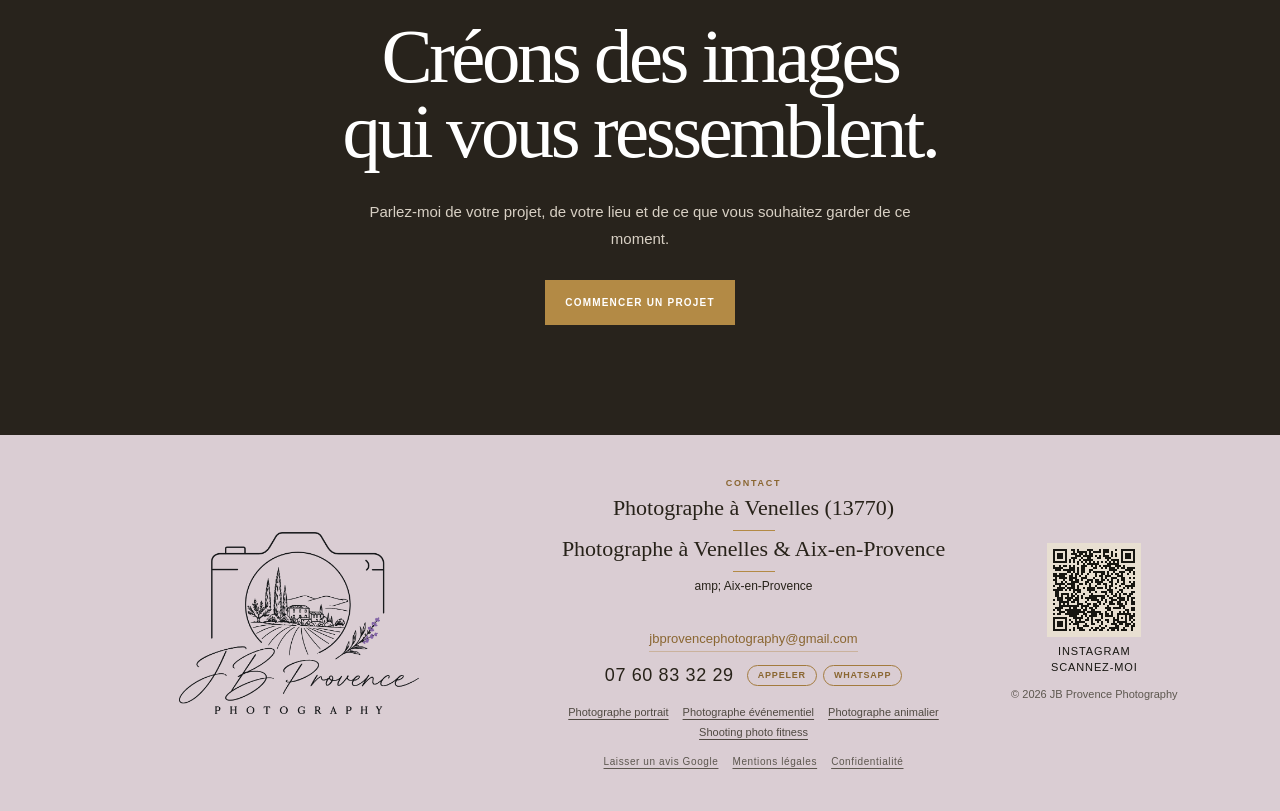
==== commit 60a0068c: "Offre de lancement : mini-séance découverte (79 € → 59 €, bonus déduit), nouvelle grille tarifaire, " ====
--- a/index.html
+++ b/index.html
@@ -2,6 +2,7 @@
 <html lang="fr">
 <head>
   <meta charset="utf-8">
+  <script>/* Ancienne adresse GitHub → nom de domaine officiel */ if (location.hostname.endsWith(".github.io")) location.replace("https://jbprovencephotography.com" + location.pathname.replace(/^\/[^\/]+/, "") + location.search + location.hash);</script>
   <meta name="viewport" content="width=device-width, initial-scale=1, viewport-fit=cover">
   <title>Photographe à Venelles &amp; Aix-en-Provence — JB Provence Photography</title>
   <meta name="description" content="Jayson Bernardet, photographe à Venelles près d’Aix-en-Provence : portraits, sport, shooting fitness, animaux et événements. Déplacements dans un rayon de 30 km : Aix, Pertuis, Gardanne, Vitrolles, Marignane, Trets…">
@@ -12,13 +13,13 @@
   <meta property="og:site_name" content="JB Provence Photography">
   <meta property="og:title" content="JB Provence Photography — Photographe en Provence">
   <meta property="og:description" content="Des photographies naturelles et sensibles pour raconter les liens, l’énergie et les lieux qui comptent.">
-  <meta property="og:url" content="https://jazycode.github.io/Jb-provence-Photography/">
-  <meta property="og:image" content="https://jazycode.github.io/Jb-provence-Photography/assets/images/apercu-partage.jpg">
+  <meta property="og:url" content="https://jbprovencephotography.com/">
+  <meta property="og:image" content="https://jbprovencephotography.com/assets/images/apercu-partage.jpg">
   <meta property="og:image:width" content="1200">
   <meta property="og:image:height" content="630">
   <meta property="og:image:alt" content="Logo JB Provence Photography et champ de lavande">
   <meta name="twitter:card" content="summary_large_image">
-  <link rel="canonical" href="https://jazycode.github.io/Jb-provence-Photography/">
+  <link rel="canonical" href="https://jbprovencephotography.com/">
 
   <link rel="icon" href="assets/images/favicon-32.png" sizes="32x32" type="image/png">
   <link rel="apple-touch-icon" href="assets/images/apple-touch-icon.png">
@@ -40,9 +41,9 @@
     "geo": {"@type": "GeoCoordinates", "latitude": 43.598, "longitude": 5.483},
     "openingHours": "Mo-Su 08:00-21:00",
     "address": { "@type": "PostalAddress", "addressLocality": "Venelles", "postalCode": "13770", "addressRegion": "Provence-Alpes-Côte d’Azur", "addressCountry": "FR" },
-    "url": "https://jazycode.github.io/Jb-provence-Photography/",
-    "image": "https://jazycode.github.io/Jb-provence-Photography/assets/images/apercu-partage.jpg",
-    "priceRange": "À partir de 69 €",
+    "url": "https://jbprovencephotography.com/",
+    "image": "https://jbprovencephotography.com/assets/images/apercu-partage.jpg",
+    "priceRange": "À partir de 59 €",
     "hasMap": "https://www.google.com/maps?cid=9644019520319455197",
     "sameAs": ["https://www.instagram.com/jb_provence_photography/", "https://www.google.com/maps?cid=9644019520319455197"]
   }
@@ -65,7 +66,7 @@
       "name": "Combien coûte une séance ?",
       "acceptedAnswer": {
         "@type": "Answer",
-        "text": "Les séances portrait commencent à 79 €, les séances avec votre animal à 69 € et les reportages d’événement à 150 €. Je vous envoie ensuite un devis clair et gratuit, adapté à votre projet. Les shootings fitness ont des formules fixes, à partir de 120 € (voir les formules)."
+        "text": "Les séances portrait commencent à 99 €, les séances avec votre animal à 89 € et les reportages d’événement à 180 €. Pour découvrir, la mini-séance de 30 minutes est à 79 € (59 € au tarif de lancement). Je vous envoie ensuite un devis clair et gratuit, adapté à votre projet. Les shootings fitness ont des formules fixes, à partir de 129 € (voir les formules)."
       }
     },
     {
@@ -117,10 +118,11 @@
       <div class="services-menu">
         <button class="services-trigger" type="button" aria-expanded="false" aria-controls="services-dropdown">Prestations <span class="services-chevron" aria-hidden="true"></span></button>
         <div id="services-dropdown" class="services-dropdown">
-          <a href="photographe-portrait-aix-en-provence.html">Portraits &amp; couples <span>Dès 79 €</span></a>
-          <a href="photographe-evenement-aix-en-provence.html">Événements &amp; fêtes <span>Dès 150 €</span></a>
-          <a href="photographe-animalier-aix-en-provence.html">Animaux de compagnie <span>Dès 69 €</span></a>
-          <a href="shooting-fitness-aix-en-provence.html">Sport &amp; fitness <span>Dès 120 €</span></a>
+          <a href="#decouverte">Mini-séance découverte <span>59 €</span></a>
+          <a href="photographe-portrait-aix-en-provence.html">Portraits &amp; couples <span>Dès 99 €</span></a>
+          <a href="photographe-evenement-aix-en-provence.html">Événements &amp; fêtes <span>Dès 180 €</span></a>
+          <a href="photographe-animalier-aix-en-provence.html">Animaux de compagnie <span>Dès 89 €</span></a>
+          <a href="shooting-fitness-aix-en-provence.html">Sport &amp; fitness <span>Dès 129 €</span></a>
           <p class="service-soon">Mariage <span>Bientôt disponible</span></p>
         </div>
       </div>
@@ -239,31 +241,54 @@
           <span class="service-number">01</span>
           <h3><a href="photographe-portrait-aix-en-provence.html">Portraits &amp; couples</a></h3>
           <p>Seul, à deux, en famille ou entre amis, en extérieur ou dans un lieu qui vous ressemble.</p>
-          <p class="service-price">Dès 79&nbsp;€</p>
+          <p class="service-price">Dès 99&nbsp;€</p>
           <a class="text-link" href="contact.html?projet=Portrait#demande">Demander un devis <span aria-hidden="true">↗</span></a>
         </li>
         <li class="service-row">
           <span class="service-number">02</span>
           <h3><a href="photographe-evenement-aix-en-provence.html">Événements &amp; fêtes</a></h3>
           <p>Anniversaires, fêtes de famille, soirées et événements d’entreprise.</p>
-          <p class="service-price">Dès 150&nbsp;€</p>
+          <p class="service-price">Dès 180&nbsp;€</p>
           <a class="text-link" href="contact.html?projet=%C3%89v%C3%A9nement#demande">Demander un devis <span aria-hidden="true">↗</span></a>
         </li>
         <li class="service-row">
           <span class="service-number">03</span>
           <h3><a href="photographe-animalier-aix-en-provence.html">Animaux de compagnie</a></h3>
           <p>Votre chien, votre chat ou votre cheval, photographié avec patience.</p>
-          <p class="service-price">Dès 69&nbsp;€</p>
+          <p class="service-price">Dès 89&nbsp;€</p>
           <a class="text-link" href="contact.html?projet=Animalier#demande">Demander un devis <span aria-hidden="true">↗</span></a>
         </li>
         <li class="service-row">
           <span class="service-number">04</span>
           <h3><a href="shooting-fitness-aix-en-provence.html">Sport &amp; fitness</a></h3>
           <p>Shootings en salle, coachs sportifs, compétitions et événements sportifs.</p>
-          <p class="service-price">Dès 120&nbsp;€</p>
+          <p class="service-price">Dès 129&nbsp;€</p>
           <a class="text-link" href="#fitness">Voir les formules <span aria-hidden="true">↓</span></a>
         </li>
       </ol>
+
+      <!-- Mini-séance découverte (offre de lancement) -->
+      <div id="decouverte" class="discovery">
+        <div class="discovery-intro">
+          <p class="discovery-label">Offre de lancement · 10 places jusqu’au 31 décembre</p>
+          <h3>Mini-séance découverte</h3>
+          <p>Portrait, animal ou sport&nbsp;: une séance courte pour découvrir ma façon de travailler, en extérieur à Venelles, Aix-en-Provence ou en salle de sport.</p>
+          <div class="discovery-bonus">
+            <p class="discovery-bonus-title">Le bonus</p>
+            <p>Vous réservez une séance complète dans le mois&nbsp;? <strong>Le prix de la mini-séance est entièrement déduit.</strong></p>
+          </div>
+        </div>
+        <div class="discovery-offer">
+          <p class="discovery-price"><span class="discovery-old">79&nbsp;€</span> 59&nbsp;<span>€</span></p>
+          <ul>
+            <li>30 minutes de prise de vue</li>
+            <li>5 photos retouchées incluses</li>
+            <li>1 tirage photo 15×20 offert</li>
+          </ul>
+          <p class="discovery-extra"><strong>Photos en plus&nbsp;:</strong> 5&nbsp;€ l’unité · 5 photos pour 20&nbsp;€ · toute la galerie pour 39&nbsp;€</p>
+          <a class="button" href="contact.html?projet=Mini-s%C3%A9ance%20d%C3%A9couverte#demande">Réserver ma mini-séance</a>
+        </div>
+      </div>
 
       <div id="fitness" class="fitness-block">
         <div class="fitness-heading">
@@ -274,21 +299,21 @@
         <article class="plan">
           <p class="plan-label">Shooting fitness</p>
           <h3>Essentiel</h3>
-          <p class="plan-price">120 <span>€</span></p>
+          <p class="plan-price">129 <span>€</span></p>
           <ul><li>1 h de prise de vue</li><li>12 à 18 photos retouchées</li><li>Portraits · action · détails · ambiance</li></ul>
           <a class="button" href="contact.html?projet=Fitness&amp;formule=Essentiel#demande">Choisir Essentiel</a>
         </article>
         <article class="plan is-recommended">
           <p class="plan-label">Formule recommandée</p>
           <h3>Confort</h3>
-          <p class="plan-price">175 <span>€</span></p>
+          <p class="plan-price">179 <span>€</span></p>
           <ul><li>1 h 30 de prise de vue</li><li>20 à 30 photos retouchées</li><li>Portraits · action · détails · ambiance</li></ul>
           <a class="button" href="contact.html?projet=Fitness&amp;formule=Confort#demande">Choisir Confort</a>
         </article>
         <article class="plan">
           <p class="plan-label">Shooting fitness</p>
           <h3>Premium</h3>
-          <p class="plan-price">220 <span>€</span></p>
+          <p class="plan-price">229 <span>€</span></p>
           <ul><li>2 h de prise de vue</li><li>30 à 40 photos retouchées</li><li>Portraits · action · détails · ambiance</li></ul>
           <a class="button" href="contact.html?projet=Fitness&amp;formule=Premium#demande">Choisir Premium</a>
         </article>
@@ -298,7 +323,7 @@
         <ul><li>Livraison numérique des photos</li><li>JPEG HD retouchés</li><li>Livraison sous 7 à 10 jours</li><li>Couleur + noir et blanc selon le rendu</li></ul>
         <p>RAW non livrés · Tirages en option · Frais de déplacement possibles selon la distance.</p>
       </div>
-        <a class="fitness-pdf" href="assets/docs/tarifs-fitness-2026.pdf" download>Télécharger les tarifs fitness 2026 (PDF)</a>
+        <a class="fitness-pdf" href="assets/docs/tarifs-fitness-2026-v2.pdf" download>Télécharger les tarifs fitness 2026 (PDF)</a>
       </div>
     </section>
 
@@ -396,7 +421,7 @@
         </details>
         <details>
           <summary>Combien coûte une séance&nbsp;?</summary>
-          <p>Les séances portrait commencent à 79&nbsp;€, les séances avec votre animal à 69&nbsp;€ et les reportages d’événement à 150&nbsp;€. Je vous envoie ensuite un devis clair et gratuit, adapté à votre projet. Les shootings fitness ont des formules fixes, à partir de 120&nbsp;€ (<a href="#fitness">voir les formules</a>).</p>
+          <p>Les séances portrait commencent à 99&nbsp;€, les séances avec votre animal à 89&nbsp;€ et les reportages d’événement à 180&nbsp;€. Pour découvrir, la mini-séance de 30&nbsp;minutes est à 79&nbsp;€ (59&nbsp;€ au tarif de lancement). Je vous envoie ensuite un devis clair et gratuit, adapté à votre projet. Les shootings fitness ont des formules fixes, à partir de 129&nbsp;€ (<a href="#fitness">voir les formules</a>).</p>
         </details>
         <details>
           <summary>Quand vais-je recevoir mes photos&nbsp;?</summary>
@@ -420,15 +445,16 @@
     <!-- Bons cadeaux -->
     <section id="cadeau" class="section gift" aria-labelledby="gift-title">
       <div class="gift-copy">
-        <p class="eyebrow">Idée cadeau</p>
+        <p class="eyebrow">Idée cadeau · Spécial Noël</p>
         <h2 id="gift-title" class="display">Offrez une<br><em>séance photo.</em></h2>
-        <p>Pour un anniversaire, Noël ou simplement pour faire plaisir&nbsp;: offrez un portrait, une séance en couple, avec un animal ou un shooting fitness. Vous choisissez la prestation ou le montant, je vous envoie une carte cadeau prête à offrir, et la personne réserve sa séance quand elle le souhaite.</p>
+        <p>Pour Noël, un anniversaire ou simplement pour faire plaisir&nbsp;: offrez une mini-séance découverte, un portrait, une séance en couple, avec un animal ou un shooting fitness. Vous choisissez la prestation ou le montant, je vous envoie une carte cadeau prête à offrir, et la personne réserve sa séance quand elle le souhaite.</p>
         <a class="button" href="contact.html?projet=Bon%20cadeau#demande">Commander un bon cadeau</a>
       </div>
       <ul class="gift-list">
-        <li><span>Portrait ou couple</span><strong>dès 79&nbsp;€</strong></li>
-        <li><span>Séance avec votre animal</span><strong>dès 69&nbsp;€</strong></li>
-        <li><span>Shooting fitness</span><strong>dès 120&nbsp;€</strong></li>
+        <li><span>Mini-séance découverte</span><strong>59&nbsp;€</strong></li>
+        <li><span>Portrait ou couple</span><strong>dès 99&nbsp;€</strong></li>
+        <li><span>Séance avec votre animal</span><strong>dès 89&nbsp;€</strong></li>
+        <li><span>Shooting fitness</span><strong>dès 129&nbsp;€</strong></li>
         <li><span>Montant libre</span><strong>au choix</strong></li>
       </ul>
     </section>
--- a/assets/css/home.css
+++ b/assets/css/home.css
@@ -391,6 +391,27 @@
 .service-row > p:not(.service-price) { margin: 0; color: var(--muted); font-size: 14px; line-height: 1.7; }
 .service-price { margin: 0; color: var(--ink); font-size: 12px; font-weight: 700; letter-spacing: .1em; text-transform: uppercase; }
 .service-row .text-link { justify-self: end; font-size: 12px; white-space: nowrap; }
+
+/* ---------- Mini-séance découverte ---------- */
+.discovery { display: grid; grid-template-columns: minmax(0, 1.1fr) minmax(0, 1fr); gap: 32px 56px; align-items: start; margin-top: 56px; padding: 40px 44px; border: 2px solid #806535; background: var(--paper); }
+.discovery-label { margin: 0 0 12px; color: var(--gold-text); font-size: 11px; font-weight: 700; letter-spacing: .14em; text-transform: uppercase; }
+.discovery h3 { margin: 0 0 14px; font: 400 clamp(28px, 3vw, 40px)/1.1 var(--serif); letter-spacing: -.01em; }
+.discovery-intro > p:not([class]) { margin: 0; color: var(--muted); font-size: 15px; line-height: 1.7; }
+.discovery-bonus { margin-top: 24px; padding: 18px 20px; border-left: 3px solid var(--gold); background: #f4ecdf; }
+.discovery-bonus p { margin: 0; font-size: 14px; line-height: 1.6; color: var(--ink); }
+.discovery-bonus .discovery-bonus-title { margin-bottom: 6px; color: var(--gold-text); font-size: 11px; font-weight: 700; letter-spacing: .14em; text-transform: uppercase; }
+.discovery-price { margin: 0 0 16px; font-size: 56px; line-height: 1; }
+.discovery-price > span:last-child { font-size: 30px; }
+.discovery-old { margin-right: 10px; color: var(--muted); font-size: 24px; text-decoration: line-through; vertical-align: middle; }
+.discovery ul { margin: 0 0 16px; padding: 0; list-style: none; font-size: 15px; line-height: 1.7; }
+.discovery li::before { content: "✓"; margin-right: 10px; color: var(--gold-text); font-weight: 700; }
+.discovery-extra { margin: 0 0 22px; color: var(--muted); font-size: 13px; line-height: 1.6; }
+.discovery-extra strong { color: var(--ink); }
+.discovery .button { font-size: 11px; letter-spacing: .05em; }
+@media (max-width: 760px) {
+  .discovery { grid-template-columns: 1fr; margin-top: 40px; padding: 28px 22px; }
+  .discovery-price { font-size: 48px; }
+}
 
 .fitness-block { margin-top: 80px; }
 .fitness-block .fitness-heading { display: flex; flex-wrap: wrap; align-items: end; justify-content: space-between; gap: 10px 40px; margin-bottom: 28px; }
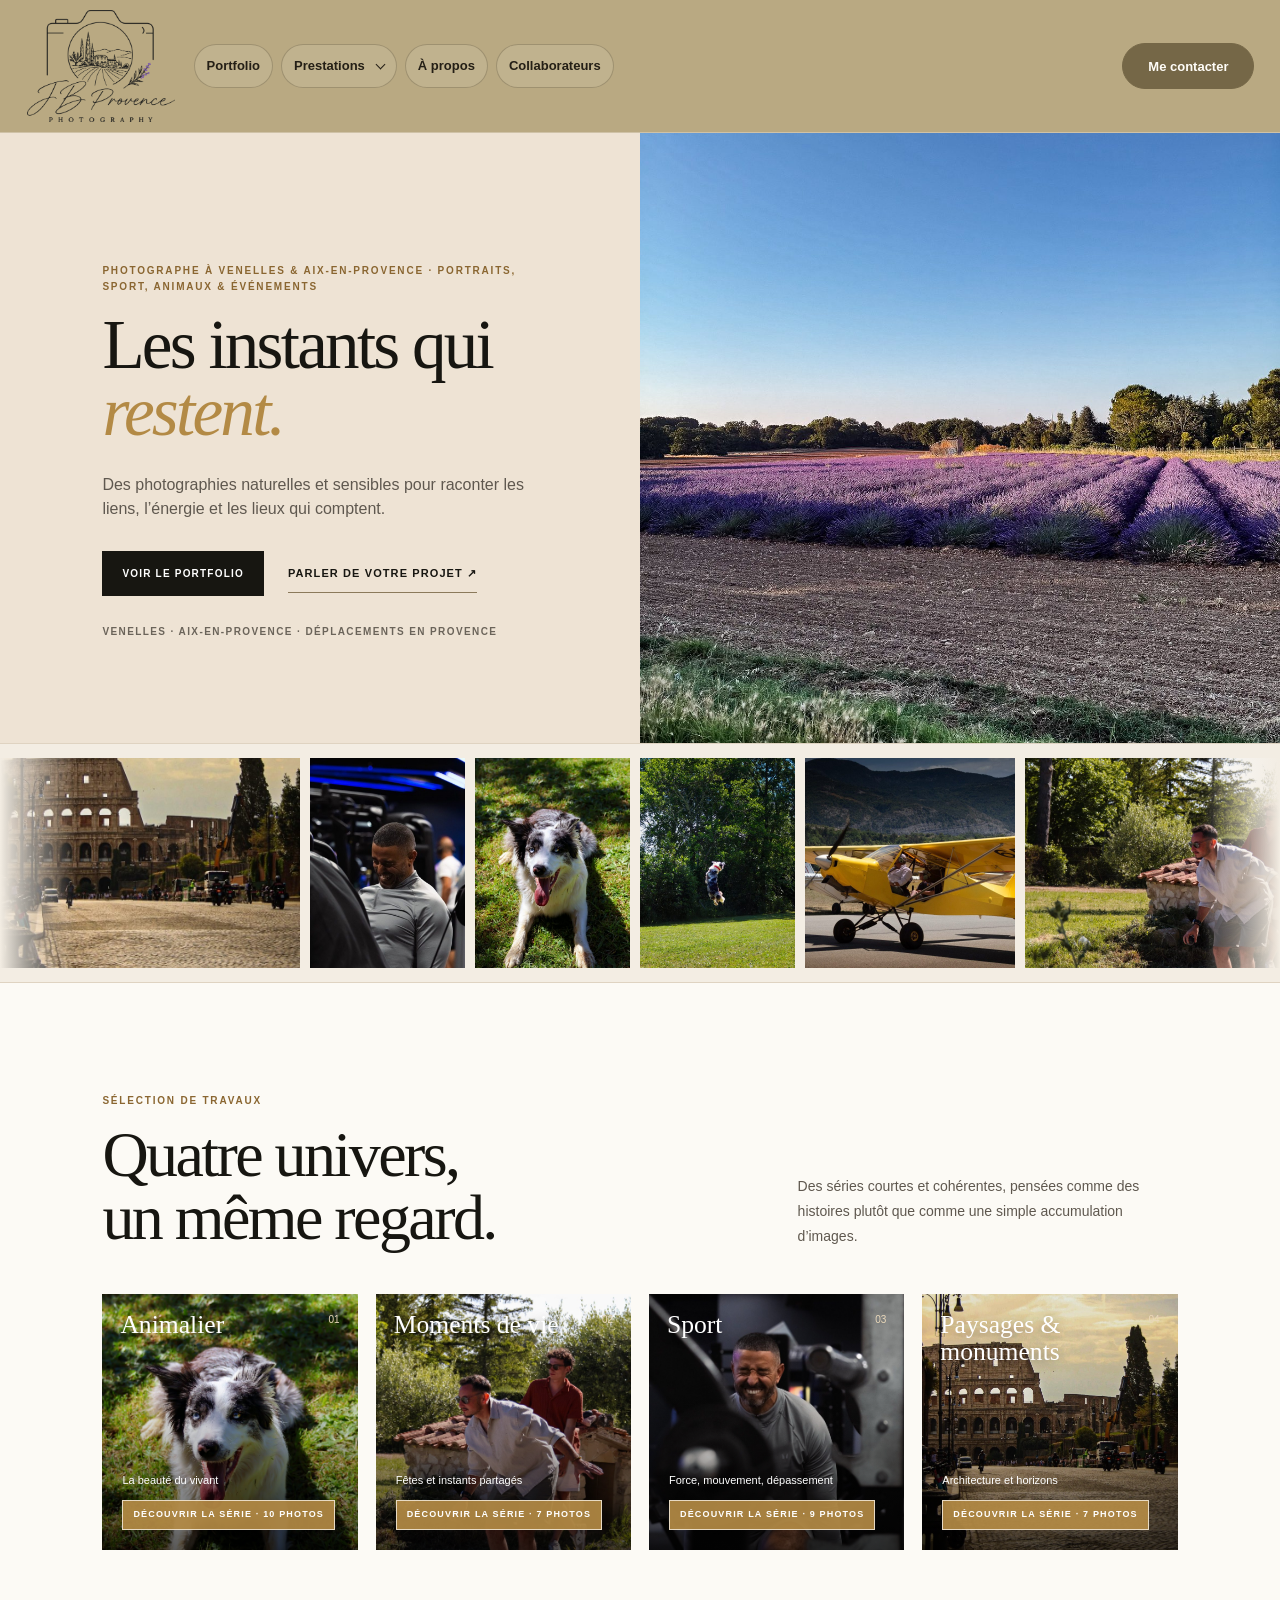
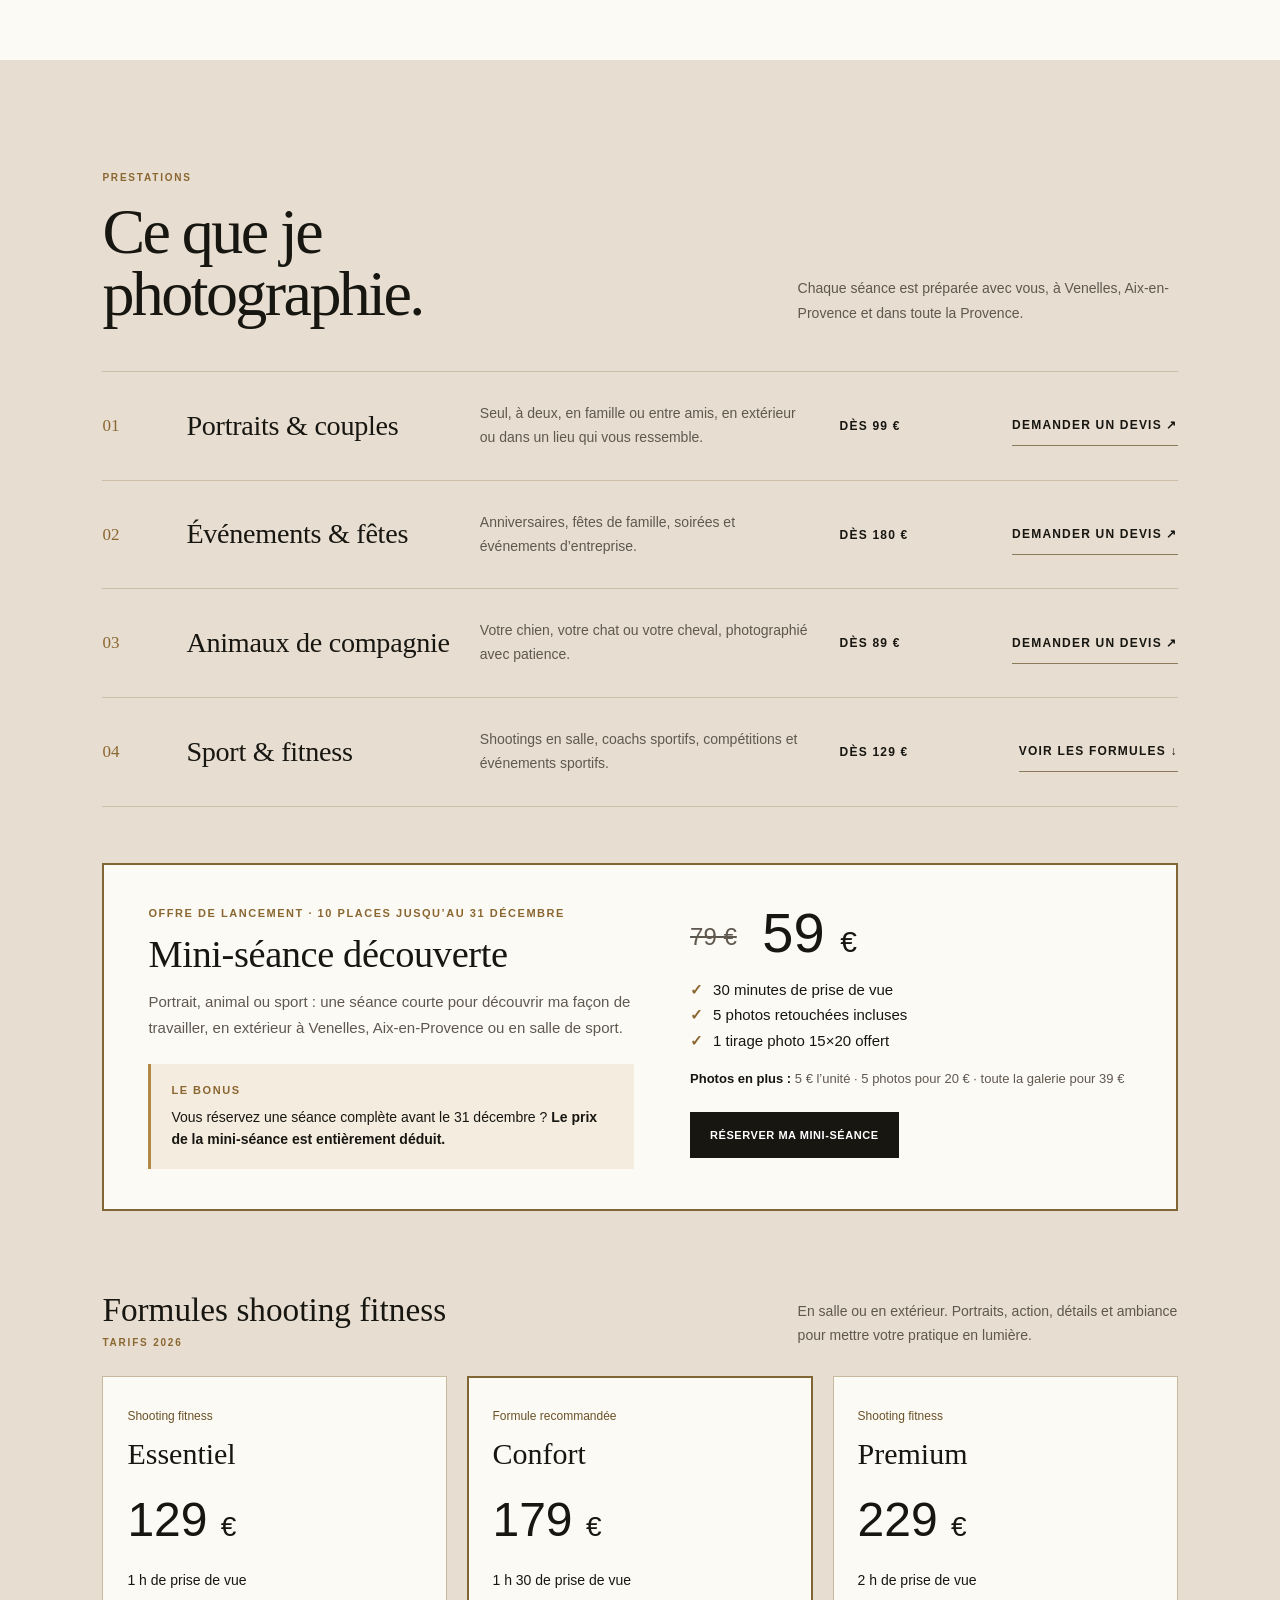
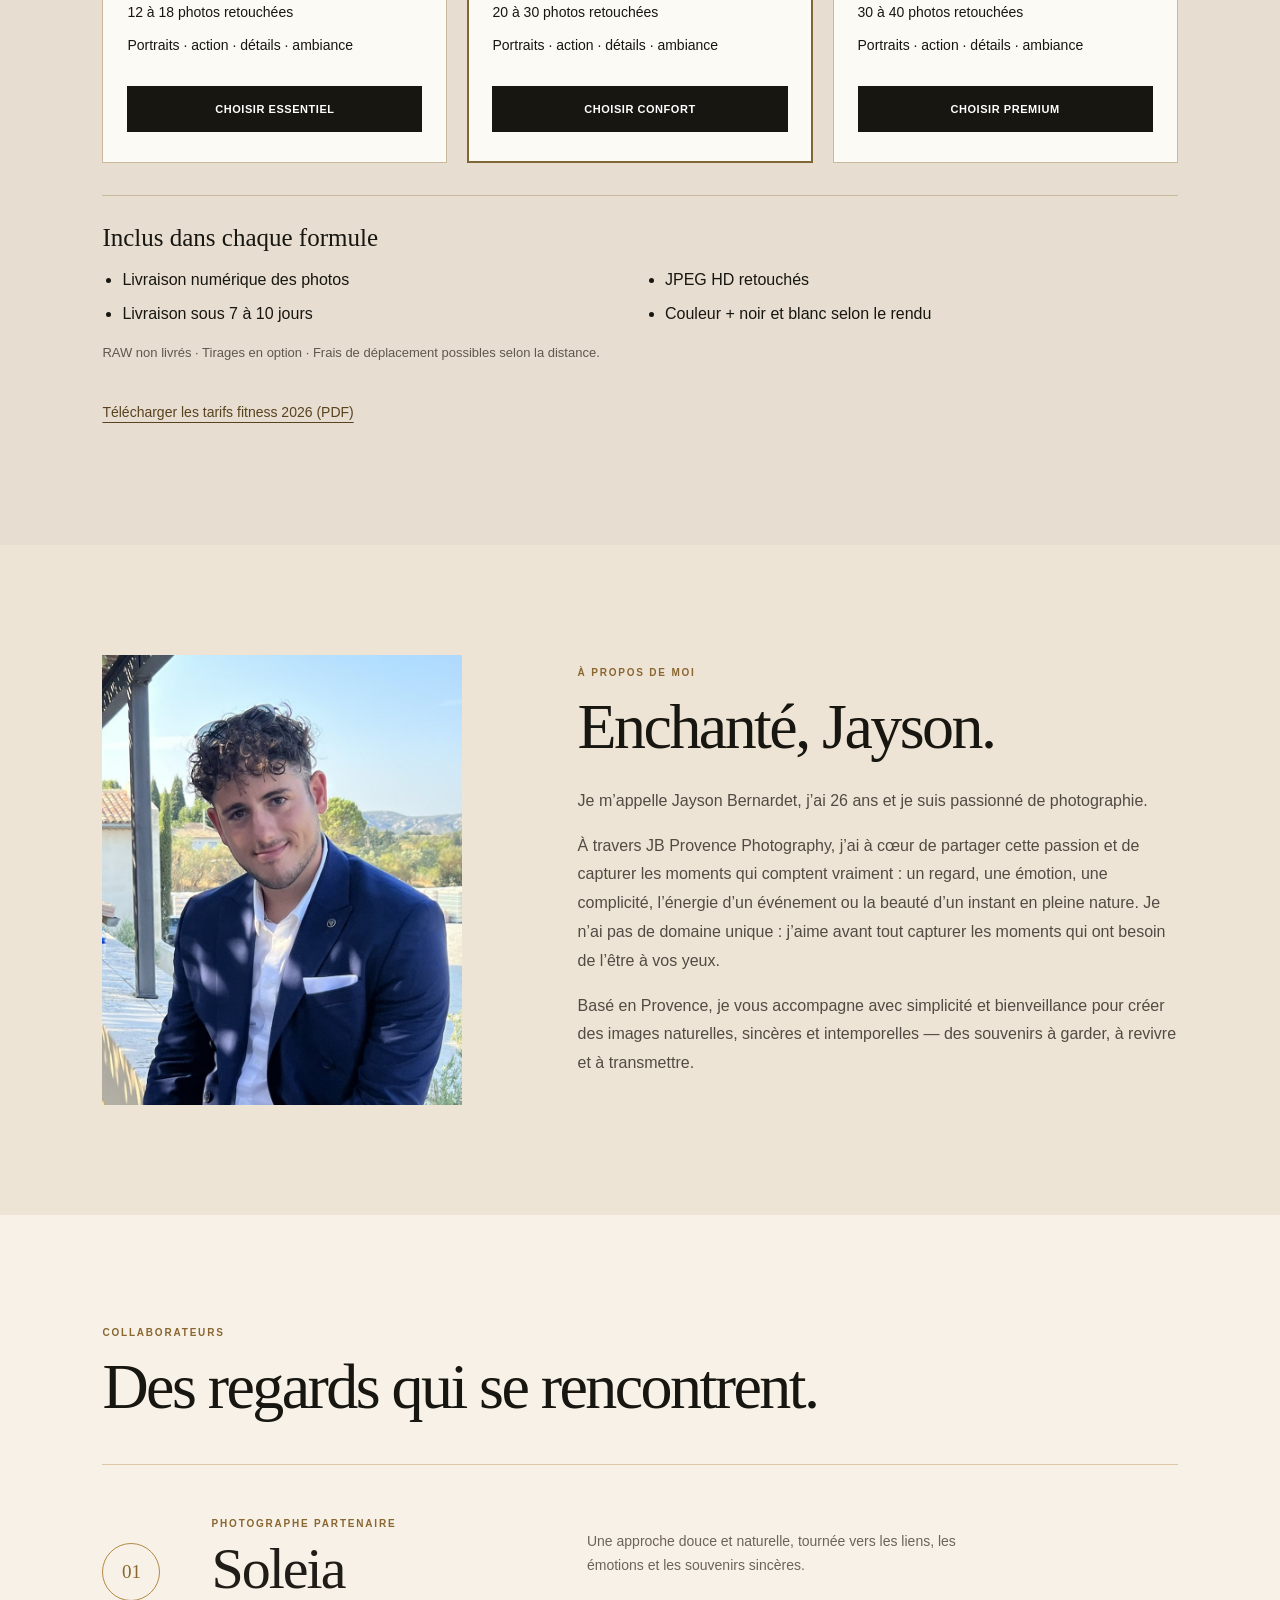
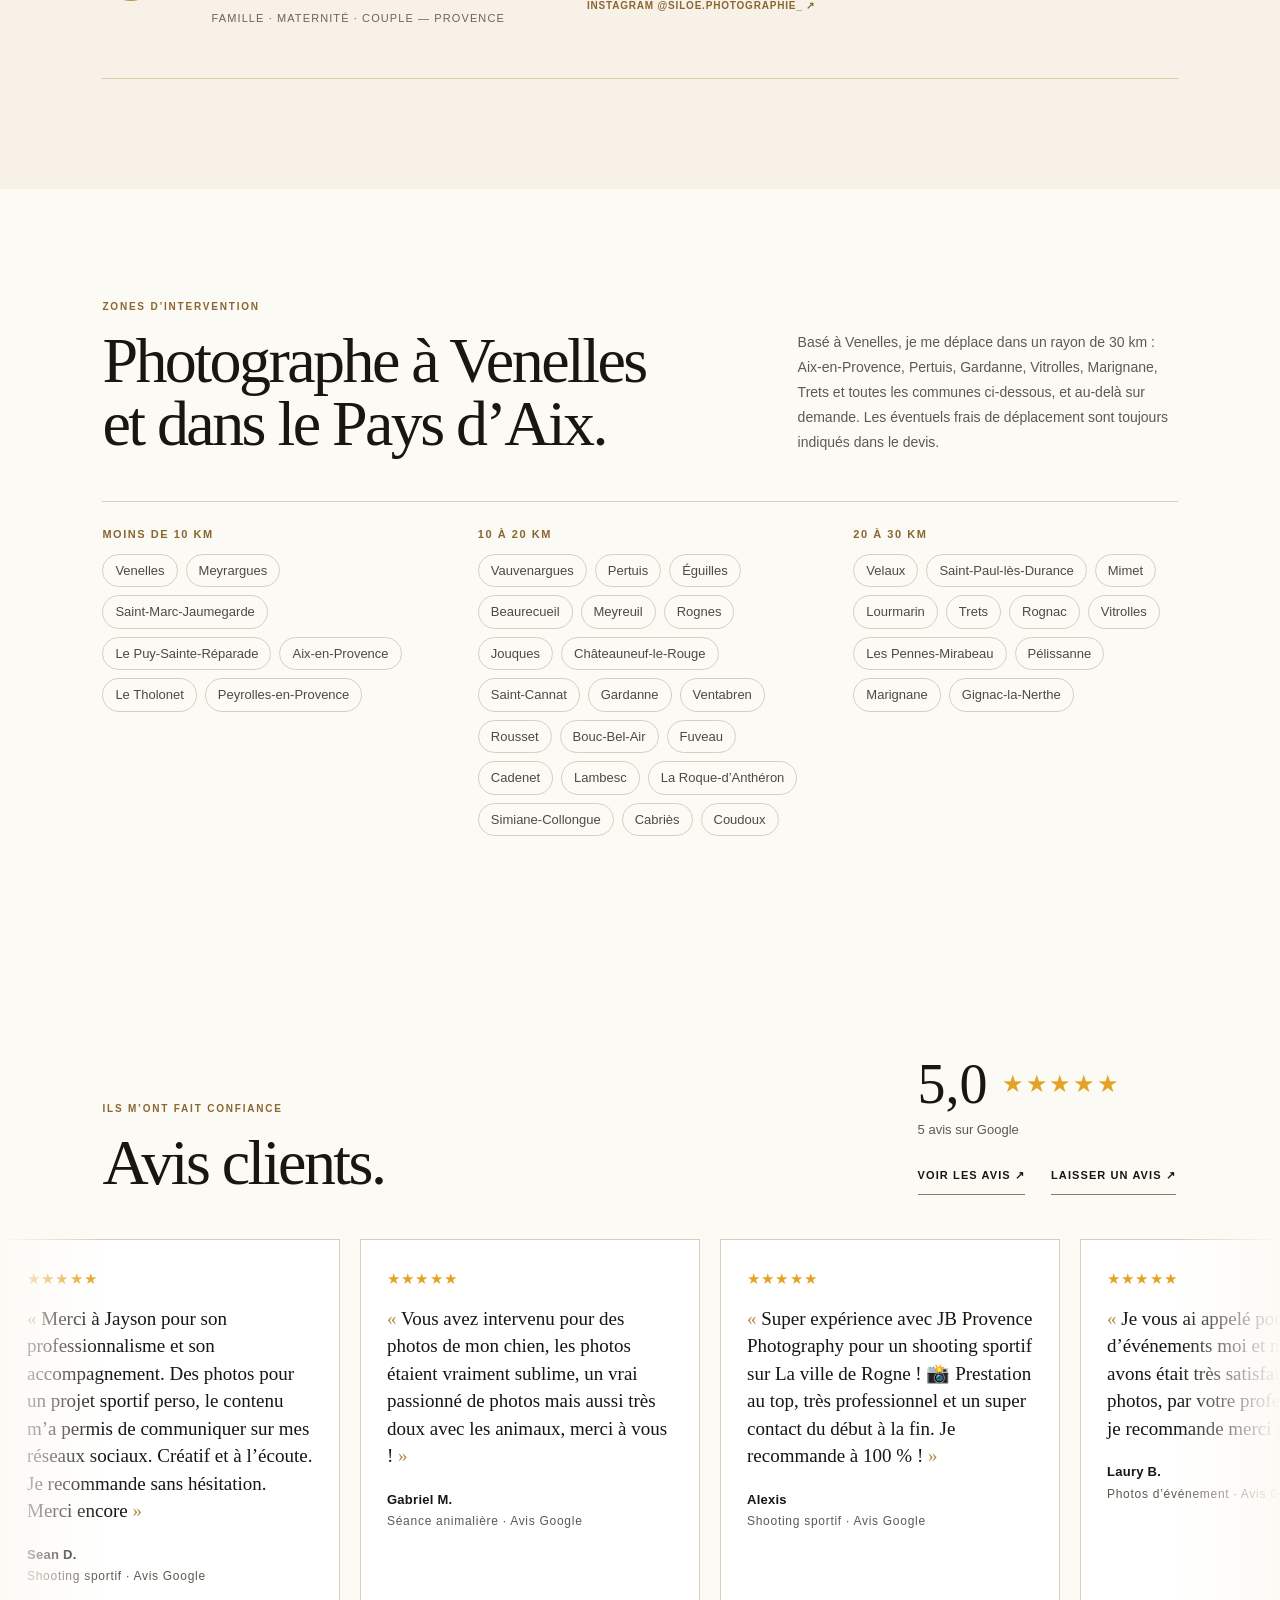
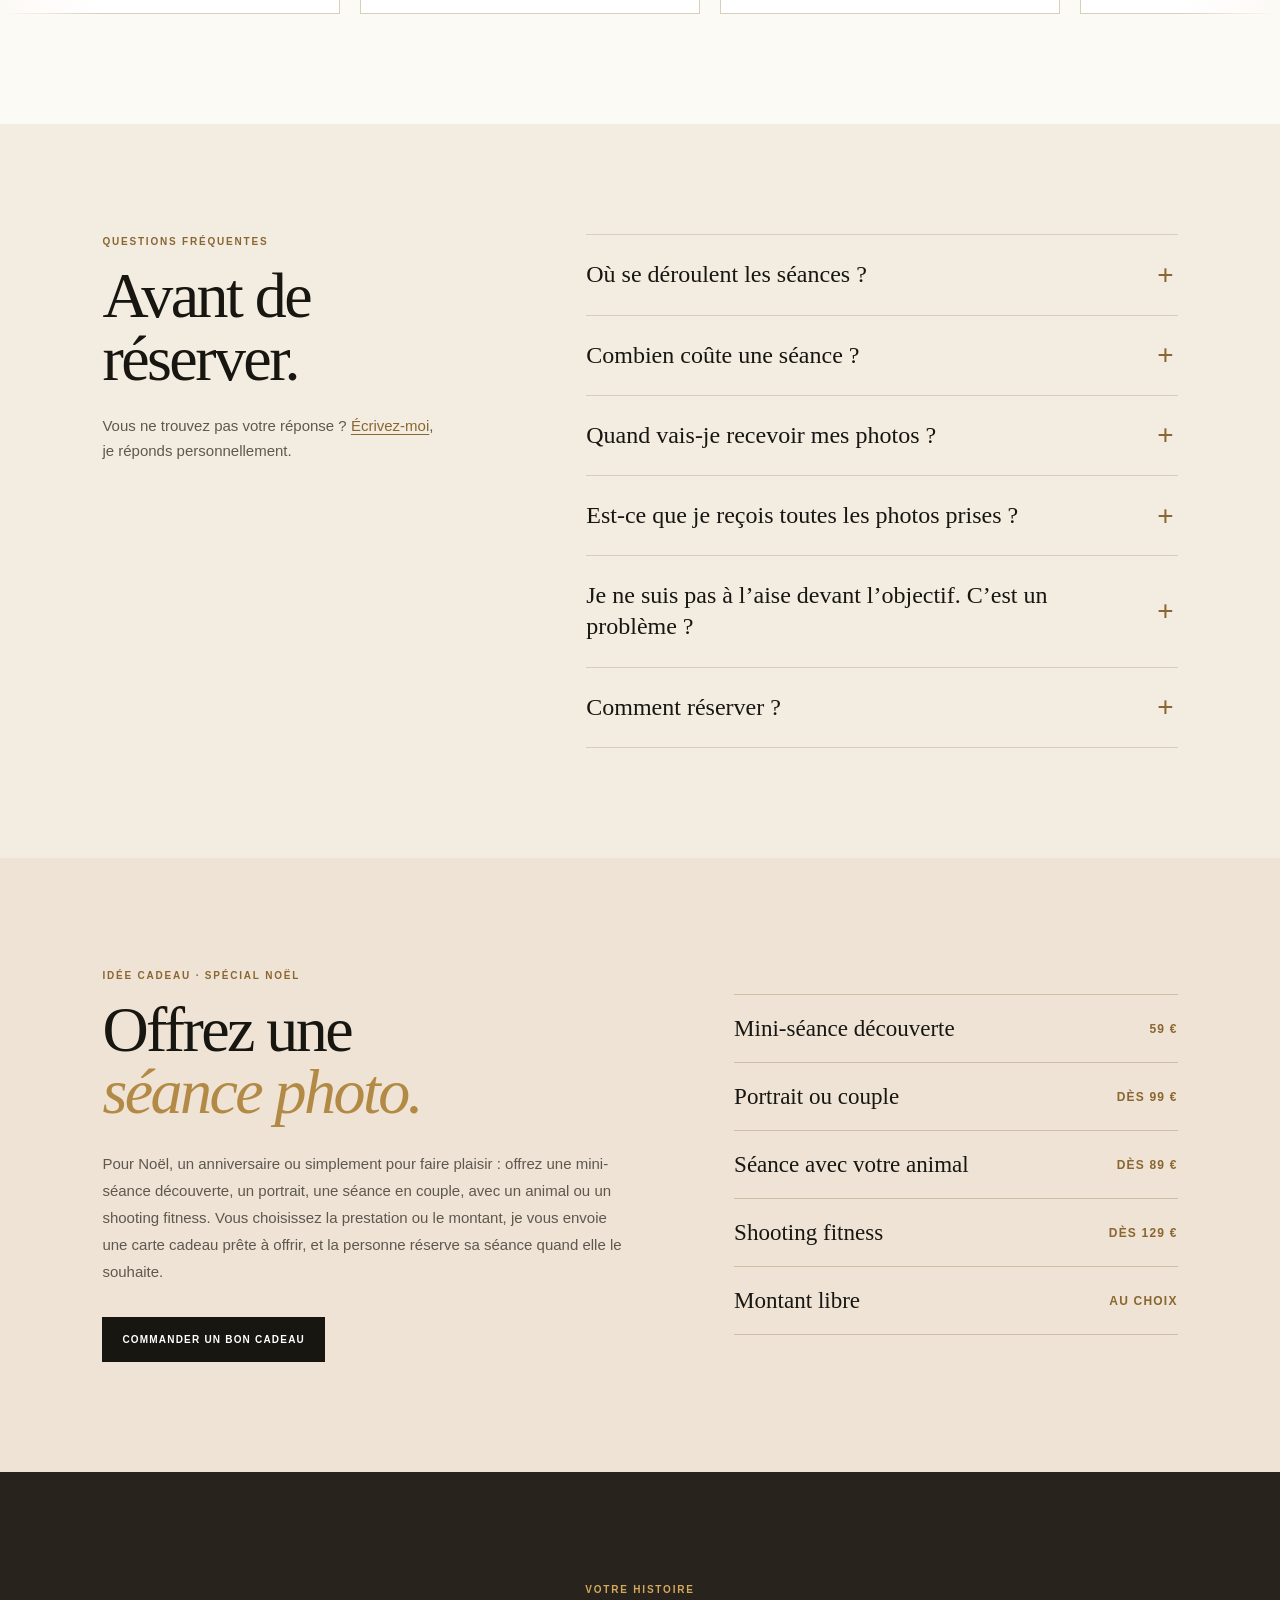
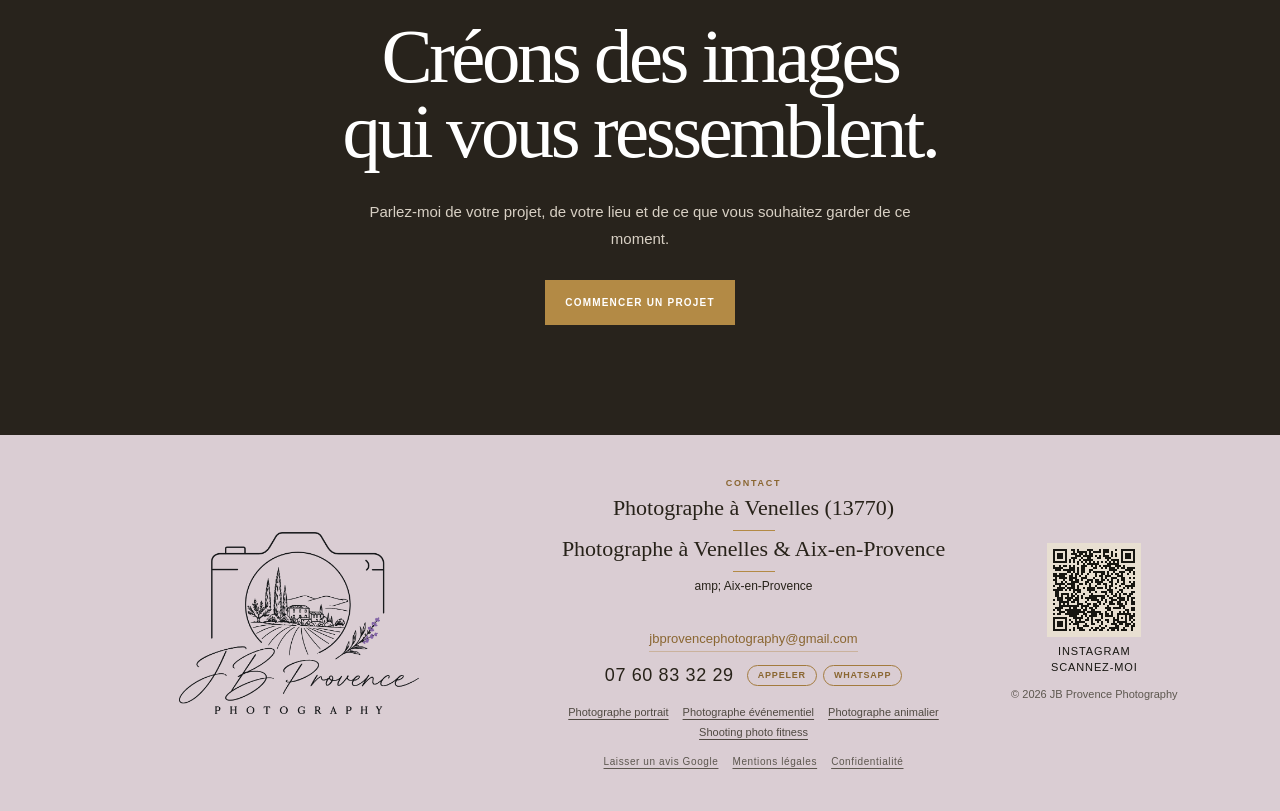
==== commit f05b4368: "Mini-séance : bonus valable jusqu'à la fin de l'offre de lancement (31 décembre) Co-Authored-By: Cla" ====
--- a/index.html
+++ b/index.html
@@ -275,7 +275,7 @@
           <p>Portrait, animal ou sport&nbsp;: une séance courte pour découvrir ma façon de travailler, en extérieur à Venelles, Aix-en-Provence ou en salle de sport.</p>
           <div class="discovery-bonus">
             <p class="discovery-bonus-title">Le bonus</p>
-            <p>Vous réservez une séance complète dans le mois&nbsp;? <strong>Le prix de la mini-séance est entièrement déduit.</strong></p>
+            <p>Vous réservez une séance complète avant le 31&nbsp;décembre&nbsp;? <strong>Le prix de la mini-séance est entièrement déduit.</strong></p>
           </div>
         </div>
         <div class="discovery-offer">
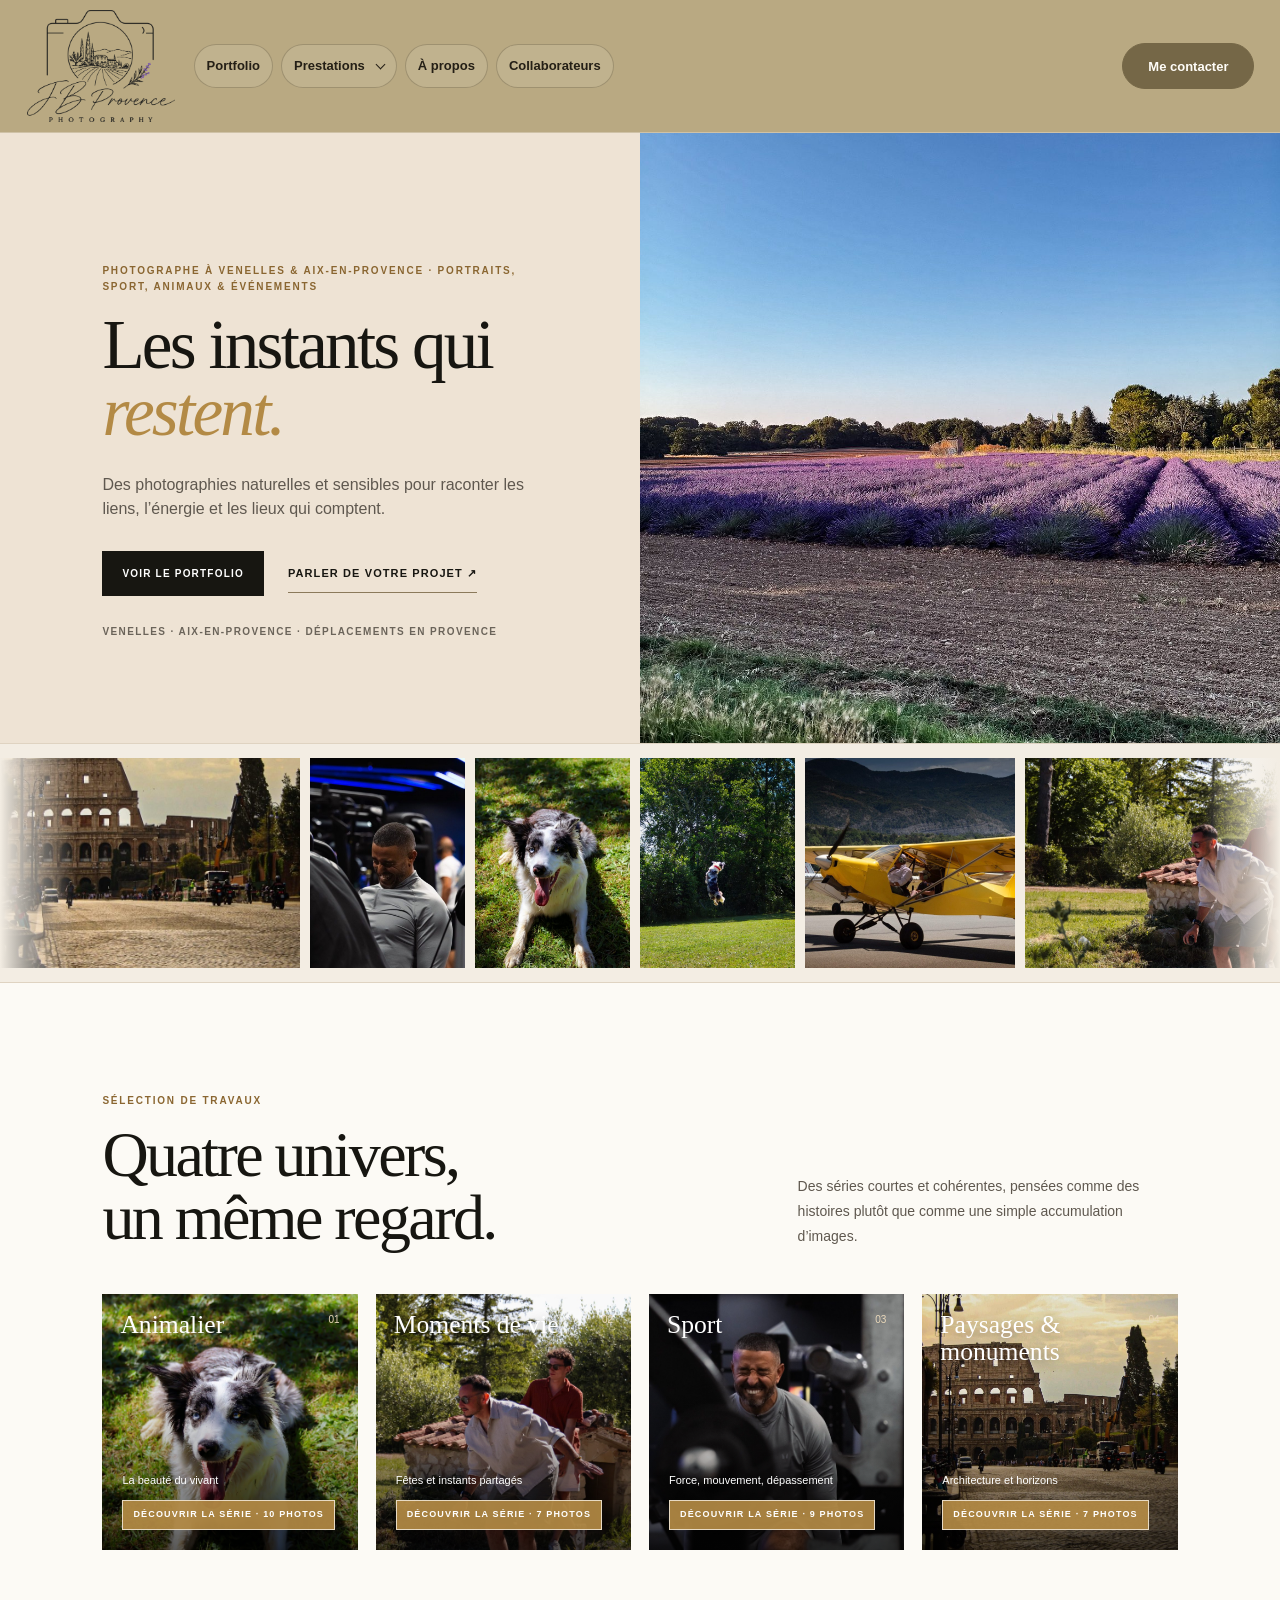
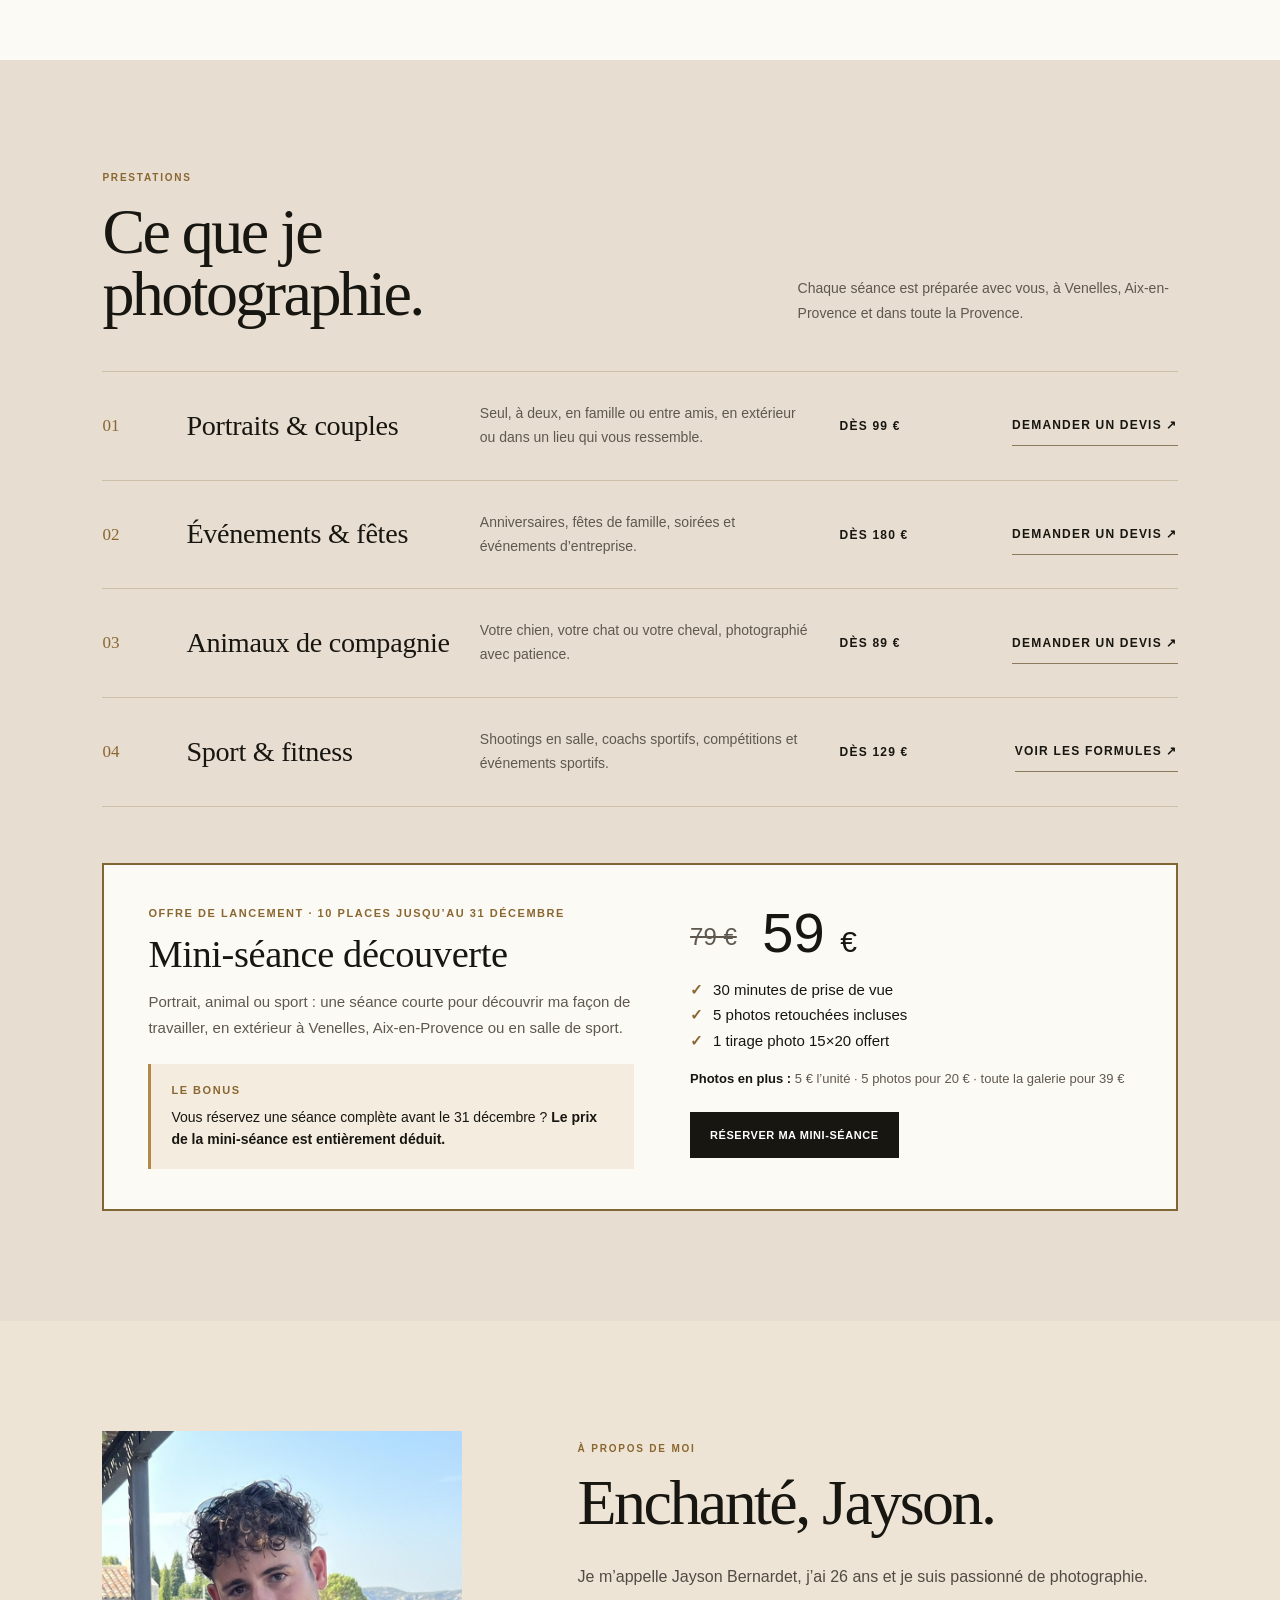
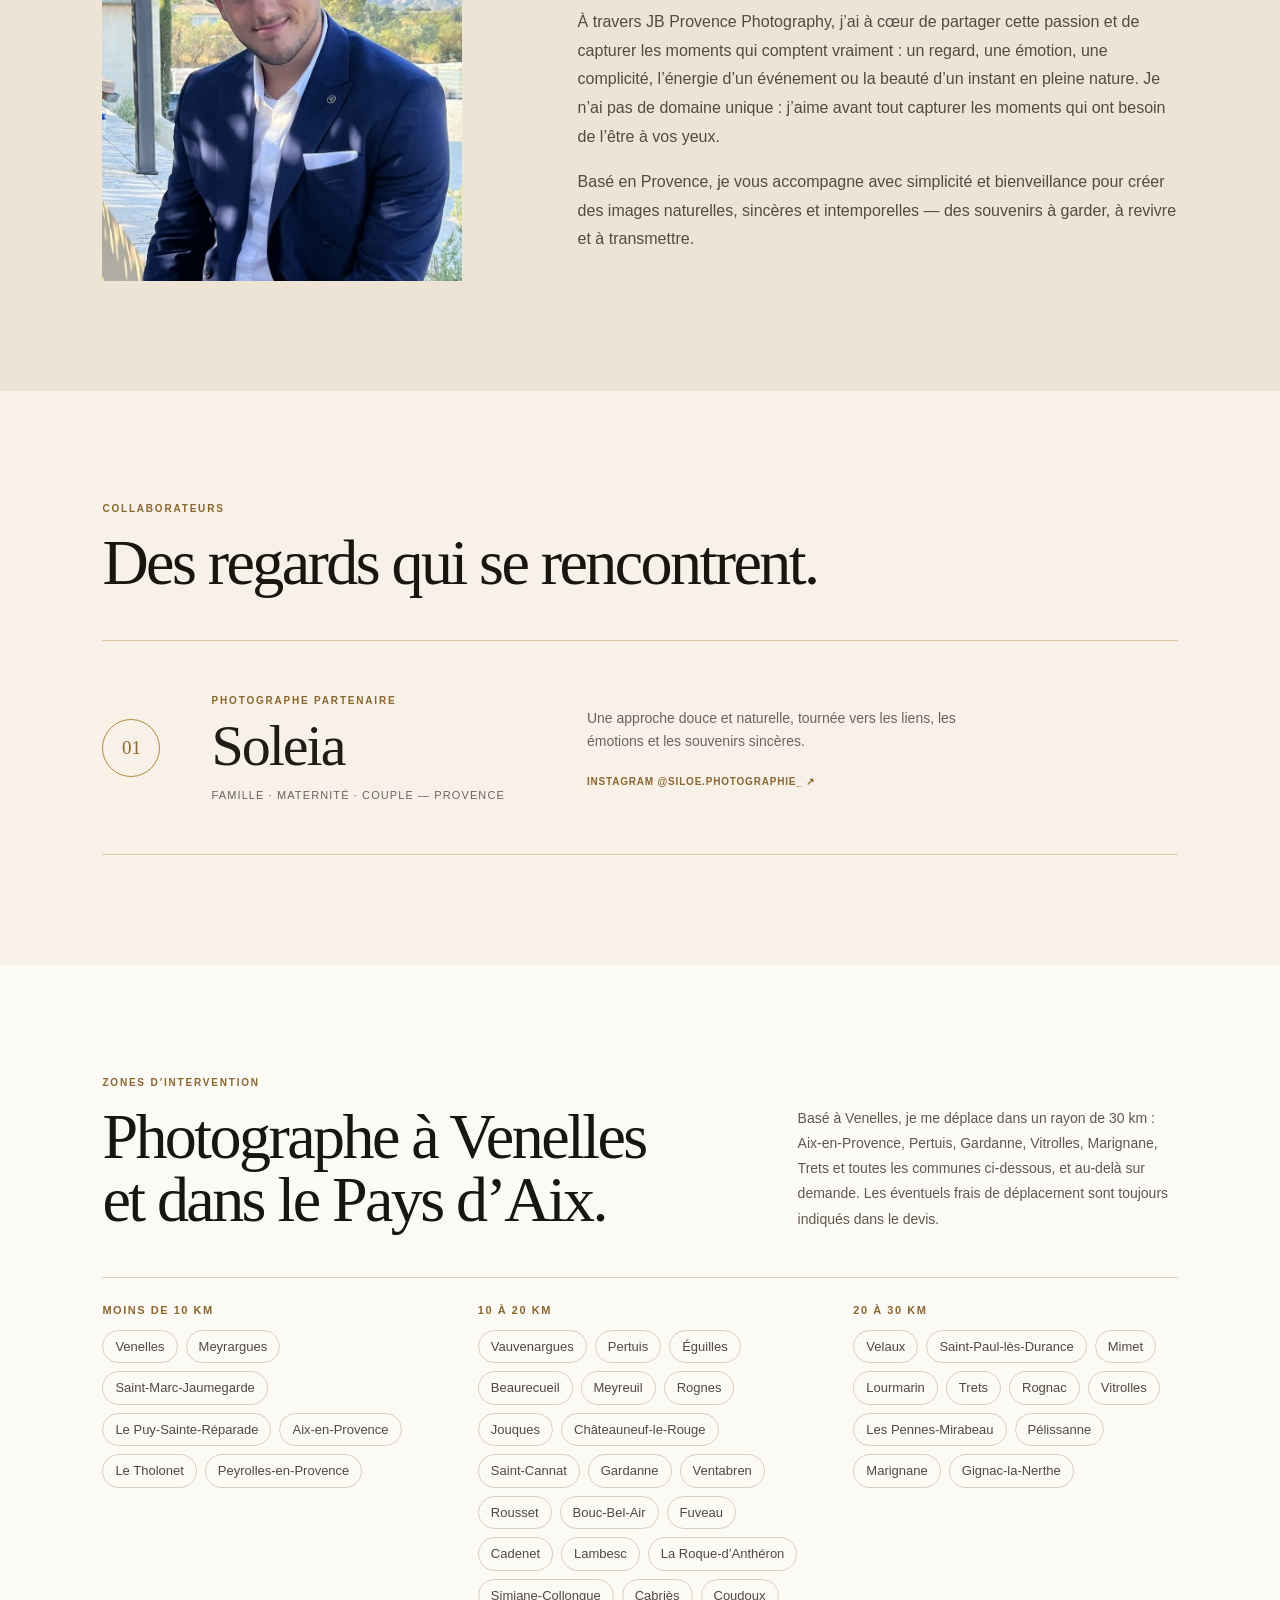
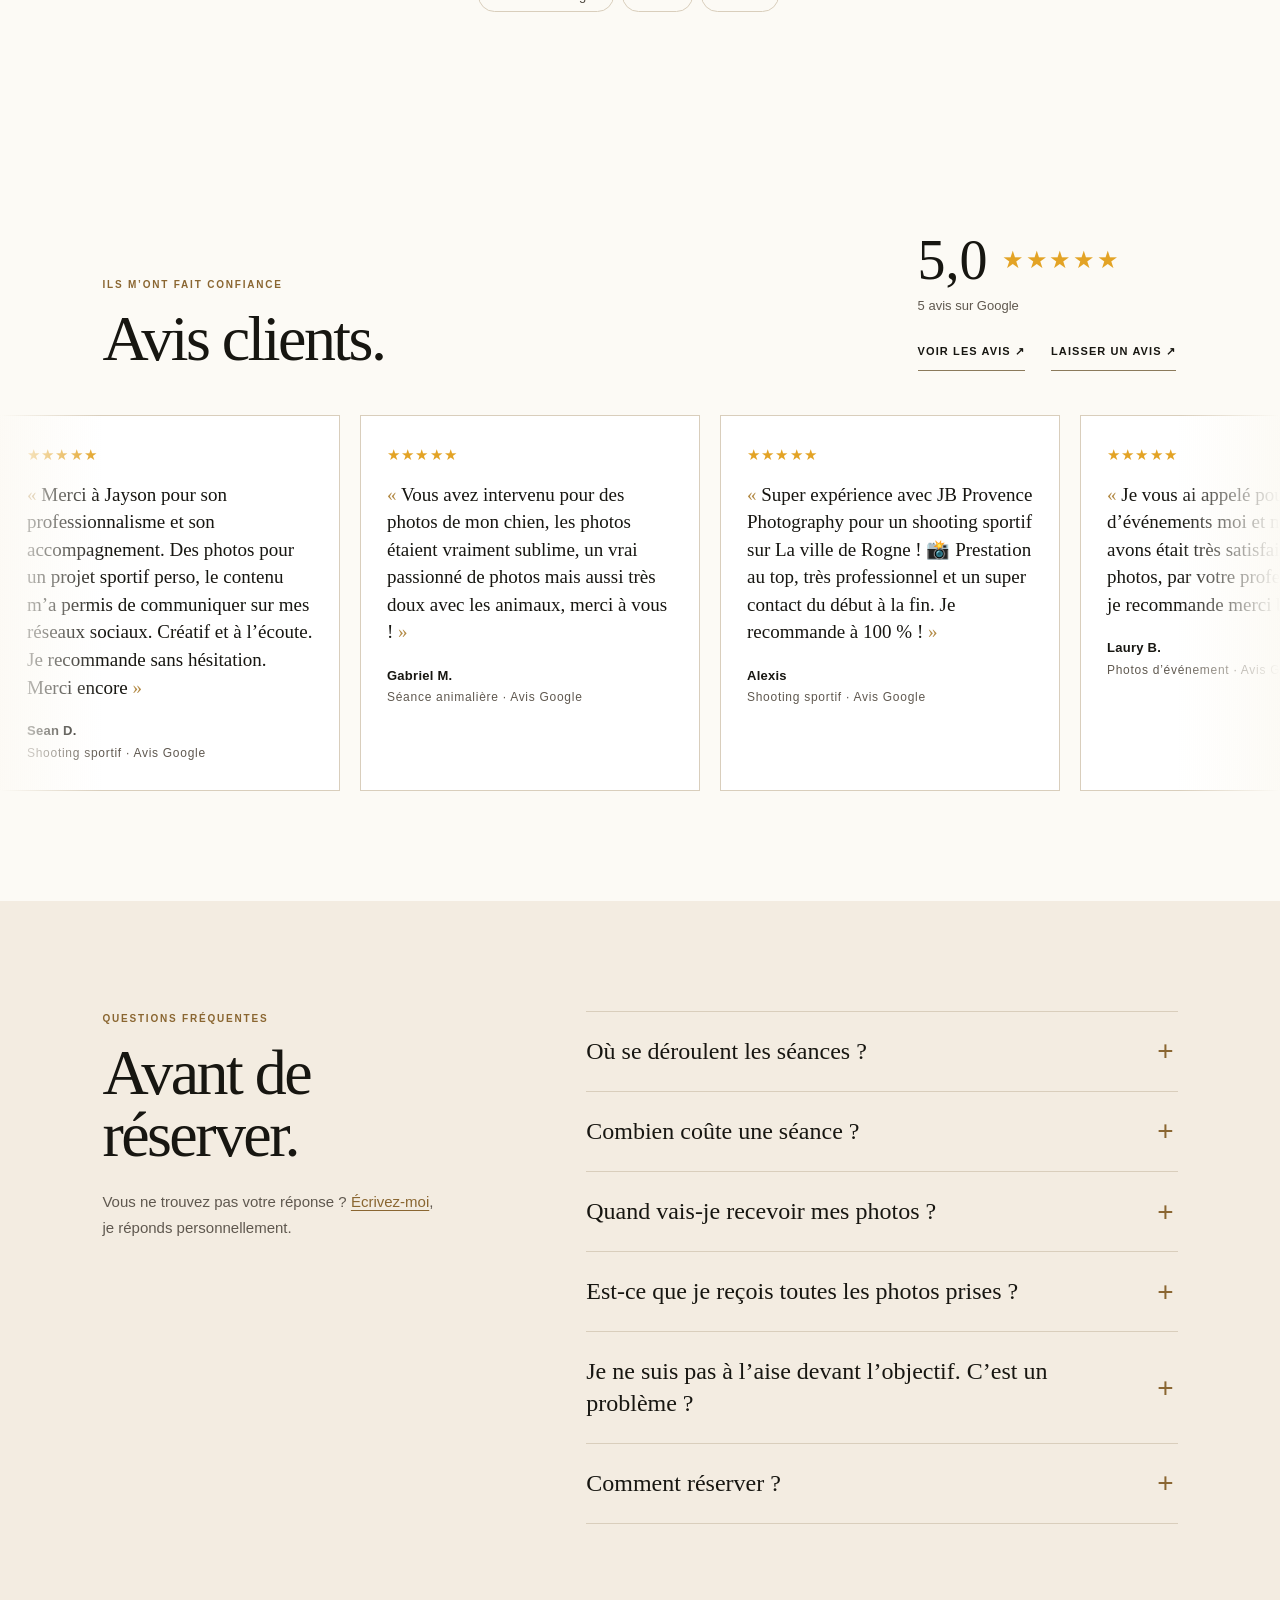
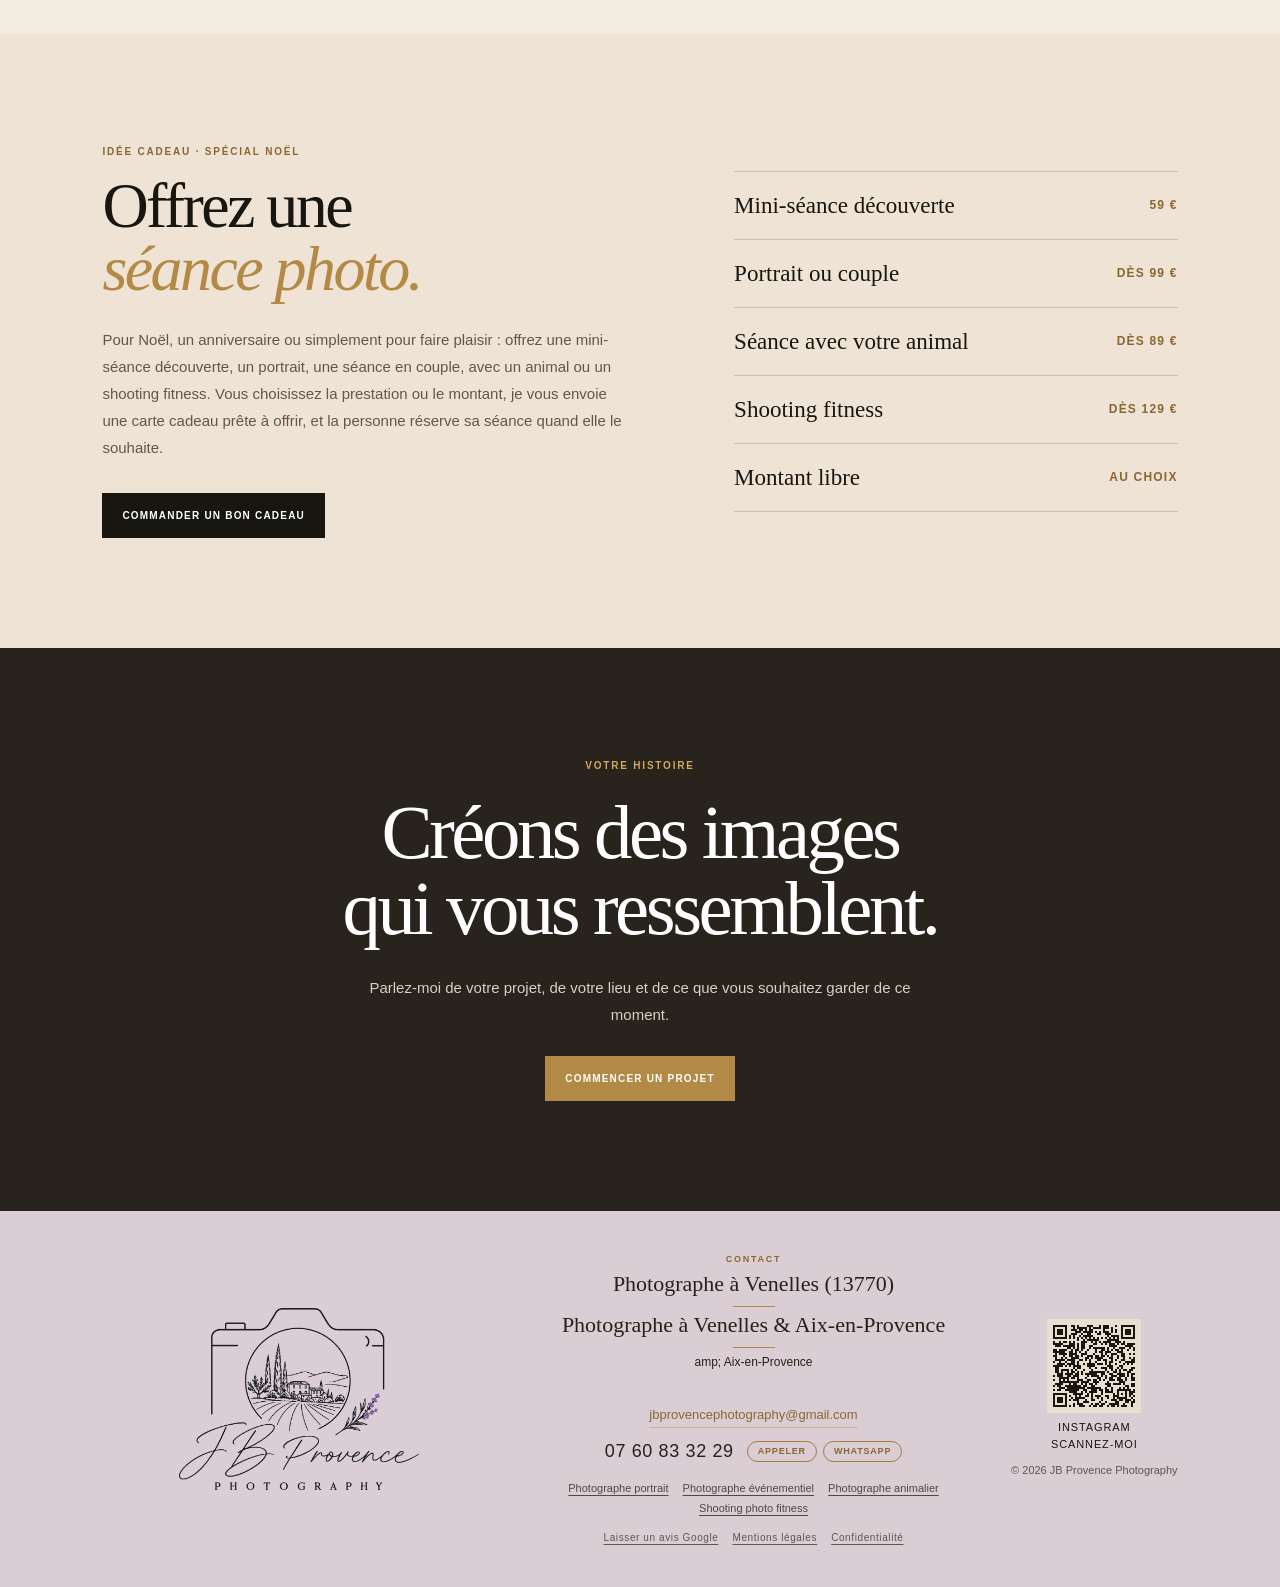
==== commit 7c7fa916: "Accueil plus épuré : formules fitness rangées sur leur page, lien mini-séance sur les pages catégori" ====
--- a/index.html
+++ b/index.html
@@ -227,7 +227,7 @@
       <p class="lightbox-caption"></p>
     </div>
 
-    <!-- Prestations : toutes les activités à égalité, puis les formules fitness -->
+    <!-- Prestations : les catégories (détail des formules sur chaque page), puis la mini-séance découverte -->
     <section id="prestations" class="section services" aria-labelledby="services-title">
       <div class="section-heading">
         <div>
@@ -263,7 +263,7 @@
           <h3><a href="shooting-fitness-aix-en-provence.html">Sport &amp; fitness</a></h3>
           <p>Shootings en salle, coachs sportifs, compétitions et événements sportifs.</p>
           <p class="service-price">Dès 129&nbsp;€</p>
-          <a class="text-link" href="#fitness">Voir les formules <span aria-hidden="true">↓</span></a>
+          <a class="text-link" href="shooting-fitness-aix-en-provence.html">Voir les formules <span aria-hidden="true">↗</span></a>
         </li>
       </ol>
 
@@ -289,42 +289,6 @@
           <a class="button" href="contact.html?projet=Mini-s%C3%A9ance%20d%C3%A9couverte#demande">Réserver ma mini-séance</a>
         </div>
       </div>
-
-      <div id="fitness" class="fitness-block">
-        <div class="fitness-heading">
-          <h3>Formules shooting fitness <span>Tarifs 2026</span></h3>
-          <p>En salle ou en extérieur. Portraits, action, détails et ambiance pour mettre votre pratique en lumière.</p>
-        </div>
-      <div class="plans">
-        <article class="plan">
-          <p class="plan-label">Shooting fitness</p>
-          <h3>Essentiel</h3>
-          <p class="plan-price">129 <span>€</span></p>
-          <ul><li>1 h de prise de vue</li><li>12 à 18 photos retouchées</li><li>Portraits · action · détails · ambiance</li></ul>
-          <a class="button" href="contact.html?projet=Fitness&amp;formule=Essentiel#demande">Choisir Essentiel</a>
-        </article>
-        <article class="plan is-recommended">
-          <p class="plan-label">Formule recommandée</p>
-          <h3>Confort</h3>
-          <p class="plan-price">179 <span>€</span></p>
-          <ul><li>1 h 30 de prise de vue</li><li>20 à 30 photos retouchées</li><li>Portraits · action · détails · ambiance</li></ul>
-          <a class="button" href="contact.html?projet=Fitness&amp;formule=Confort#demande">Choisir Confort</a>
-        </article>
-        <article class="plan">
-          <p class="plan-label">Shooting fitness</p>
-          <h3>Premium</h3>
-          <p class="plan-price">229 <span>€</span></p>
-          <ul><li>2 h de prise de vue</li><li>30 à 40 photos retouchées</li><li>Portraits · action · détails · ambiance</li></ul>
-          <a class="button" href="contact.html?projet=Fitness&amp;formule=Premium#demande">Choisir Premium</a>
-        </article>
-      </div>
-      <div class="included">
-        <h3>Inclus dans chaque formule</h3>
-        <ul><li>Livraison numérique des photos</li><li>JPEG HD retouchés</li><li>Livraison sous 7 à 10 jours</li><li>Couleur + noir et blanc selon le rendu</li></ul>
-        <p>RAW non livrés · Tirages en option · Frais de déplacement possibles selon la distance.</p>
-      </div>
-        <a class="fitness-pdf" href="assets/docs/tarifs-fitness-2026-v2.pdf" download>Télécharger les tarifs fitness 2026 (PDF)</a>
-      </div>
     </section>
 
     <!-- À propos -->
@@ -421,7 +385,7 @@
         </details>
         <details>
           <summary>Combien coûte une séance&nbsp;?</summary>
-          <p>Les séances portrait commencent à 99&nbsp;€, les séances avec votre animal à 89&nbsp;€ et les reportages d’événement à 180&nbsp;€. Pour découvrir, la mini-séance de 30&nbsp;minutes est à 79&nbsp;€ (59&nbsp;€ au tarif de lancement). Je vous envoie ensuite un devis clair et gratuit, adapté à votre projet. Les shootings fitness ont des formules fixes, à partir de 129&nbsp;€ (<a href="#fitness">voir les formules</a>).</p>
+          <p>Les séances portrait commencent à 99&nbsp;€, les séances avec votre animal à 89&nbsp;€ et les reportages d’événement à 180&nbsp;€. Pour découvrir, la mini-séance de 30&nbsp;minutes est à 79&nbsp;€ (59&nbsp;€ au tarif de lancement). Je vous envoie ensuite un devis clair et gratuit, adapté à votre projet. Les shootings fitness ont des formules fixes, à partir de 129&nbsp;€ (<a href="shooting-fitness-aix-en-provence.html#formules">voir les formules</a>).</p>
         </details>
         <details>
           <summary>Quand vais-je recevoir mes photos&nbsp;?</summary>
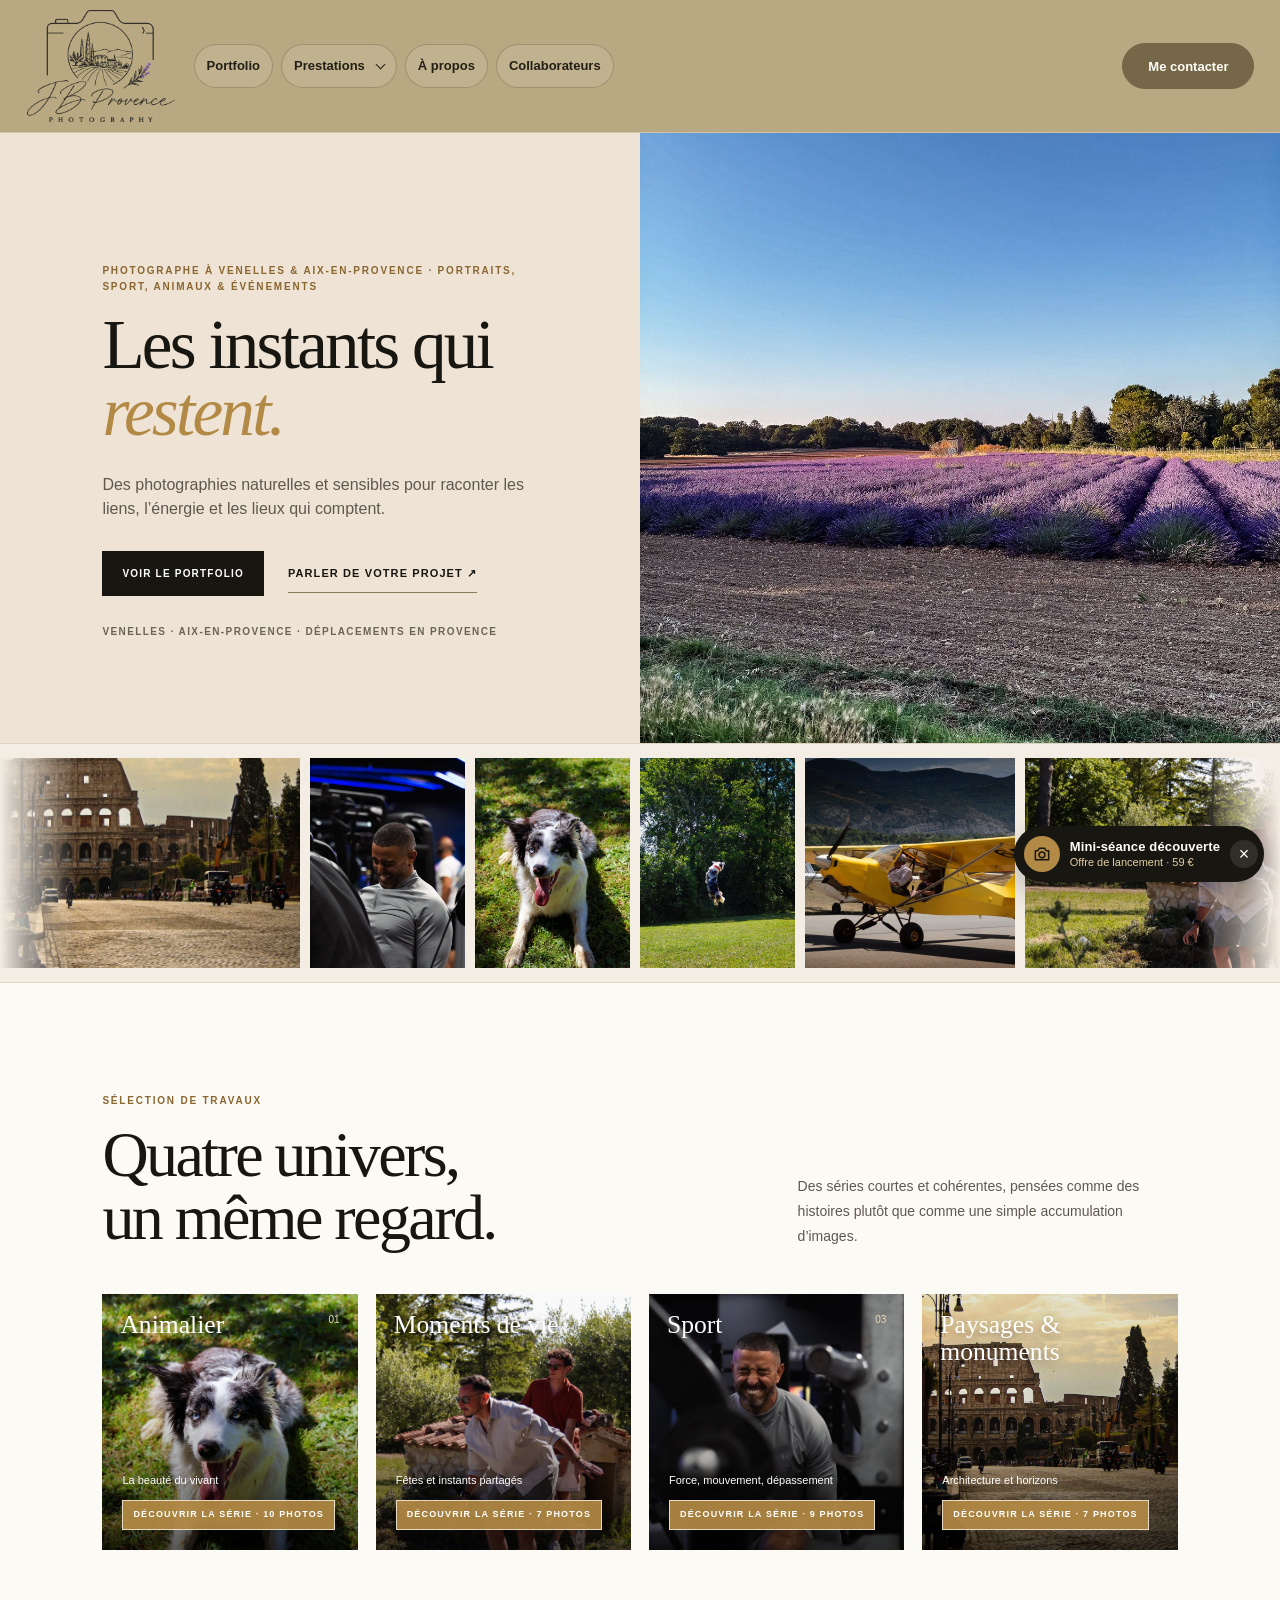
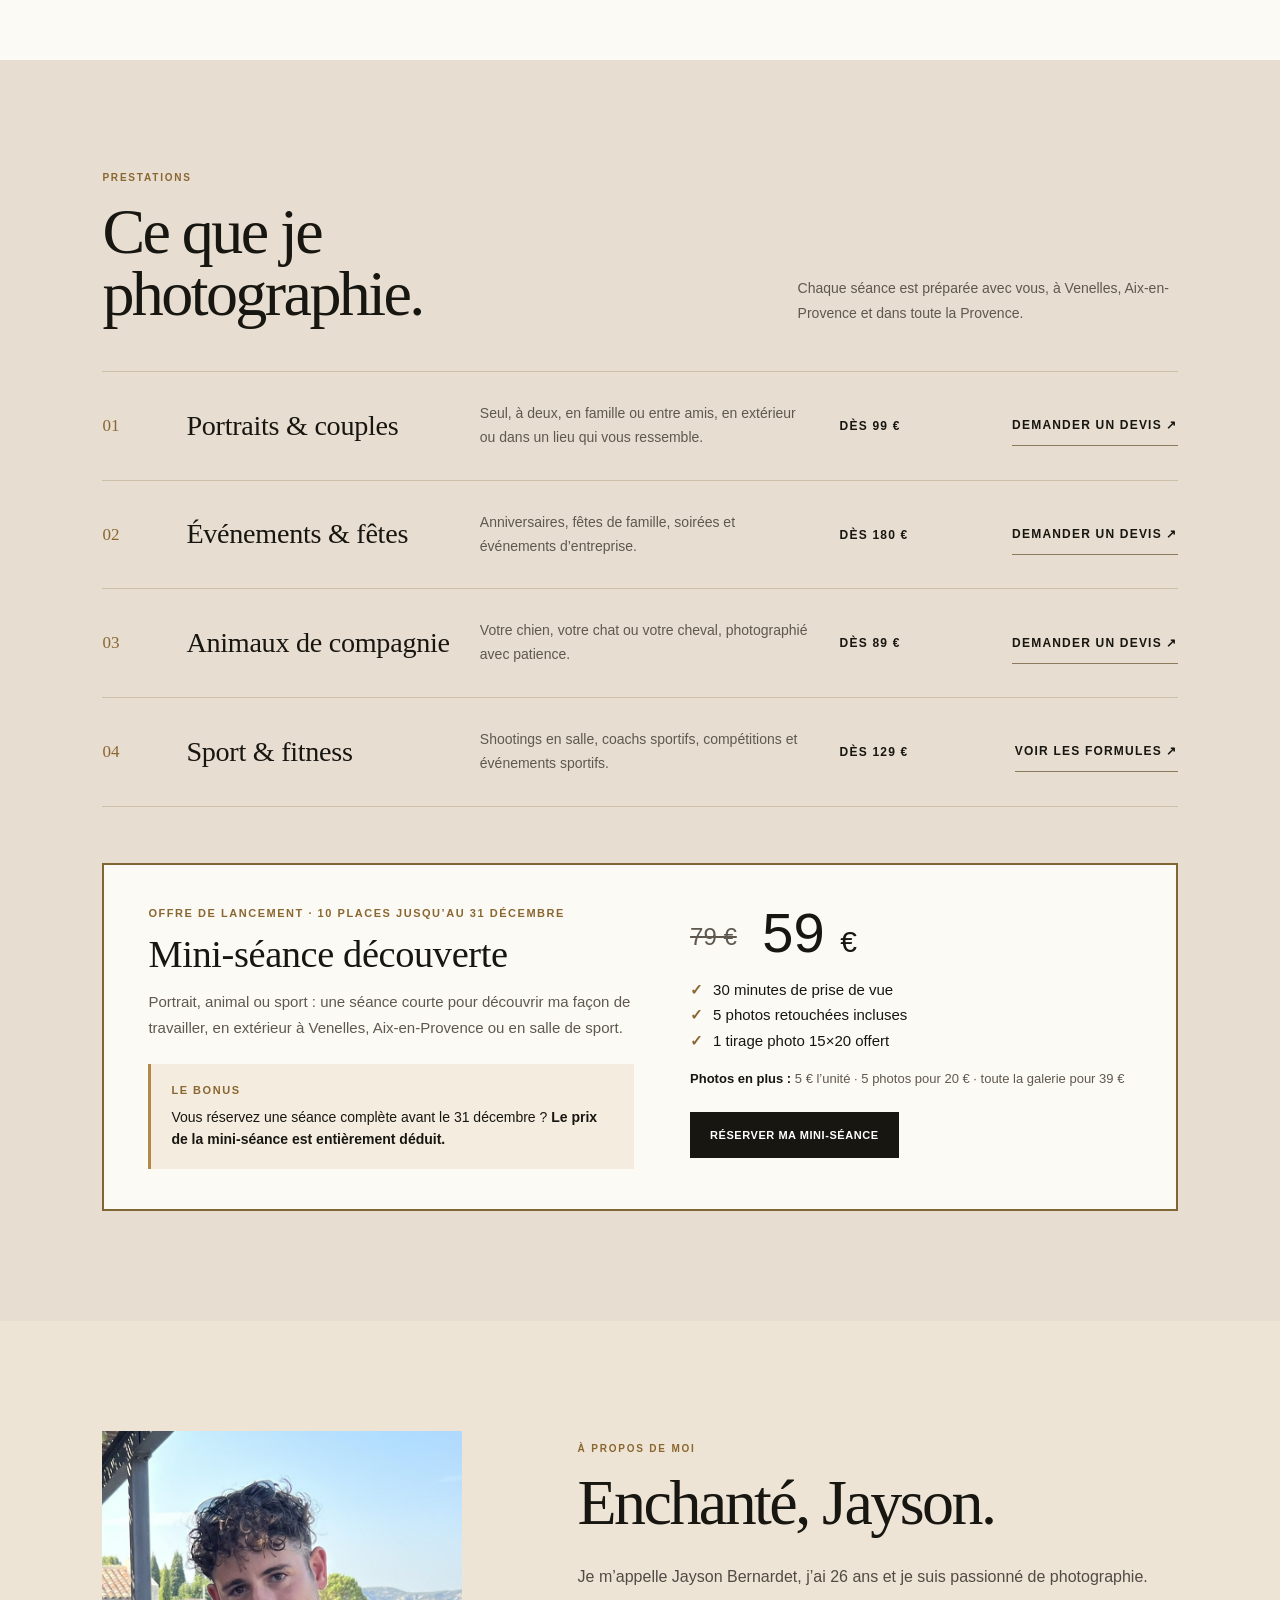
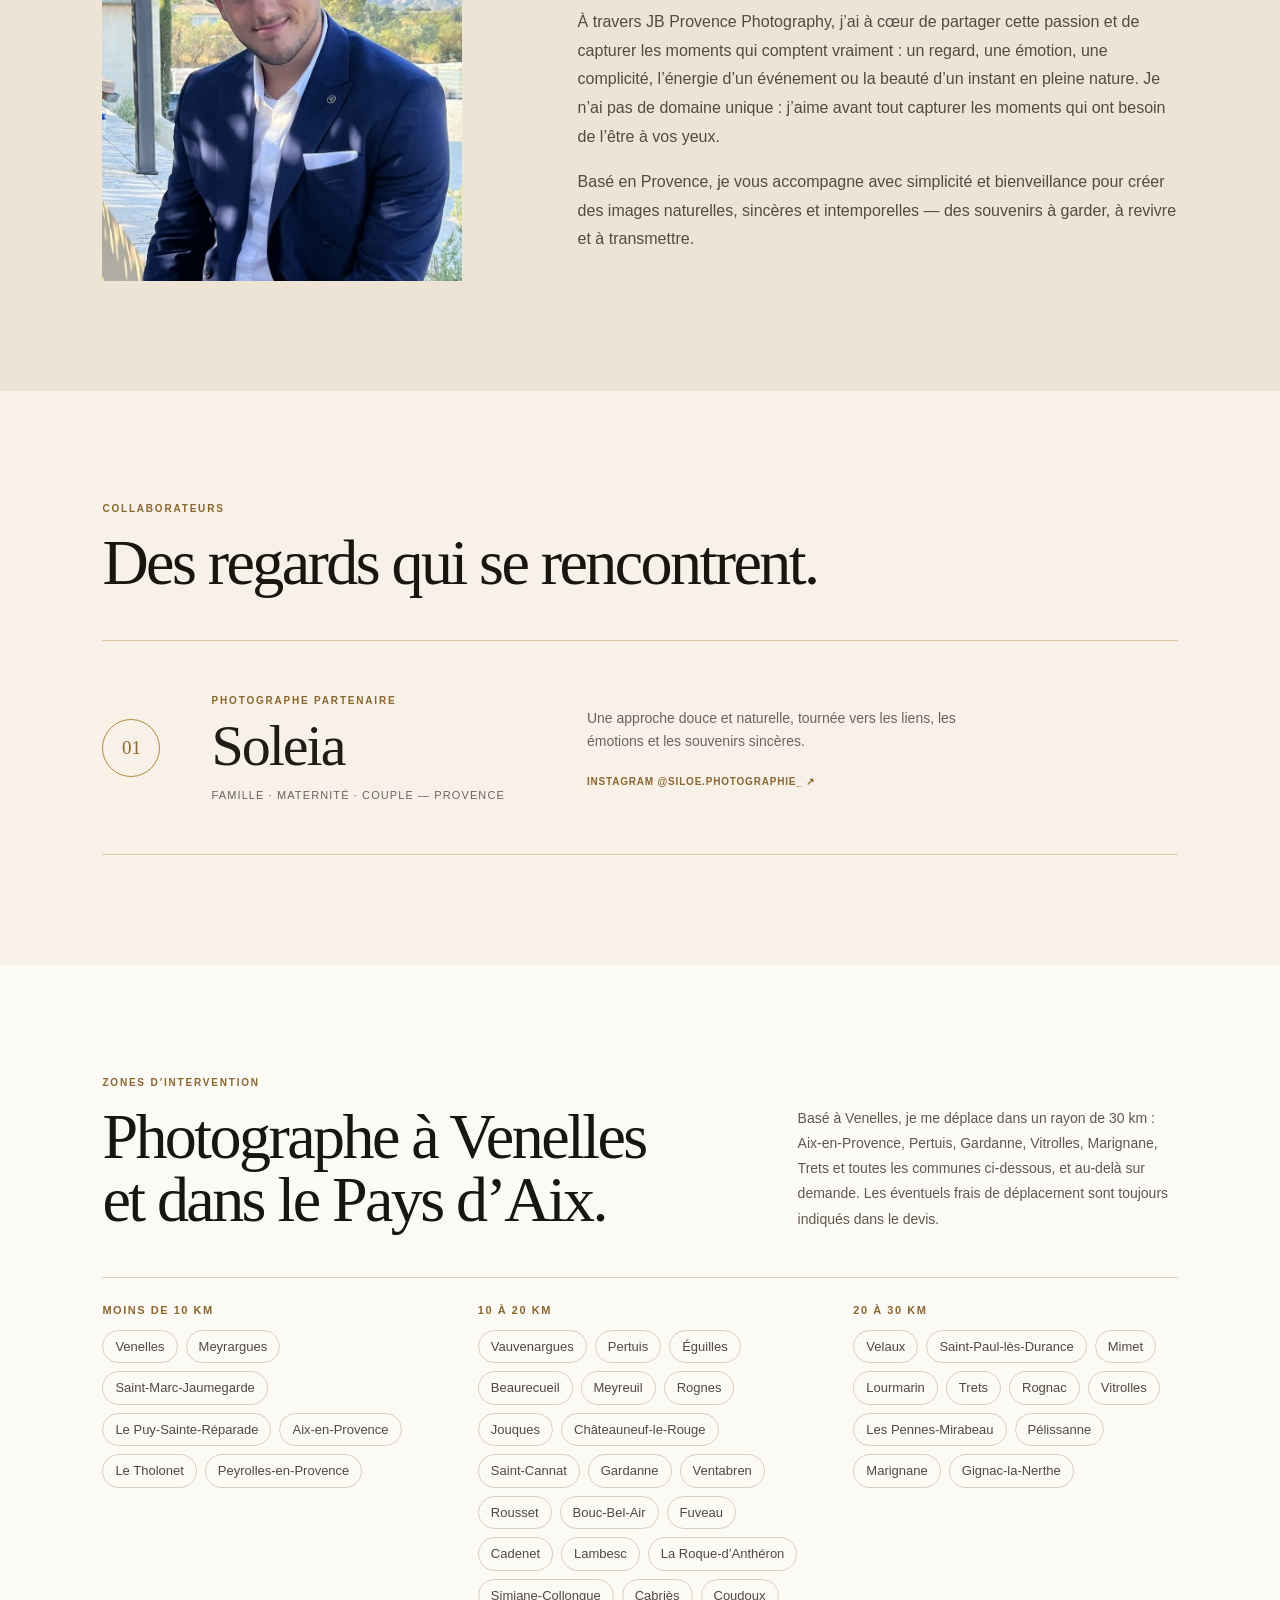
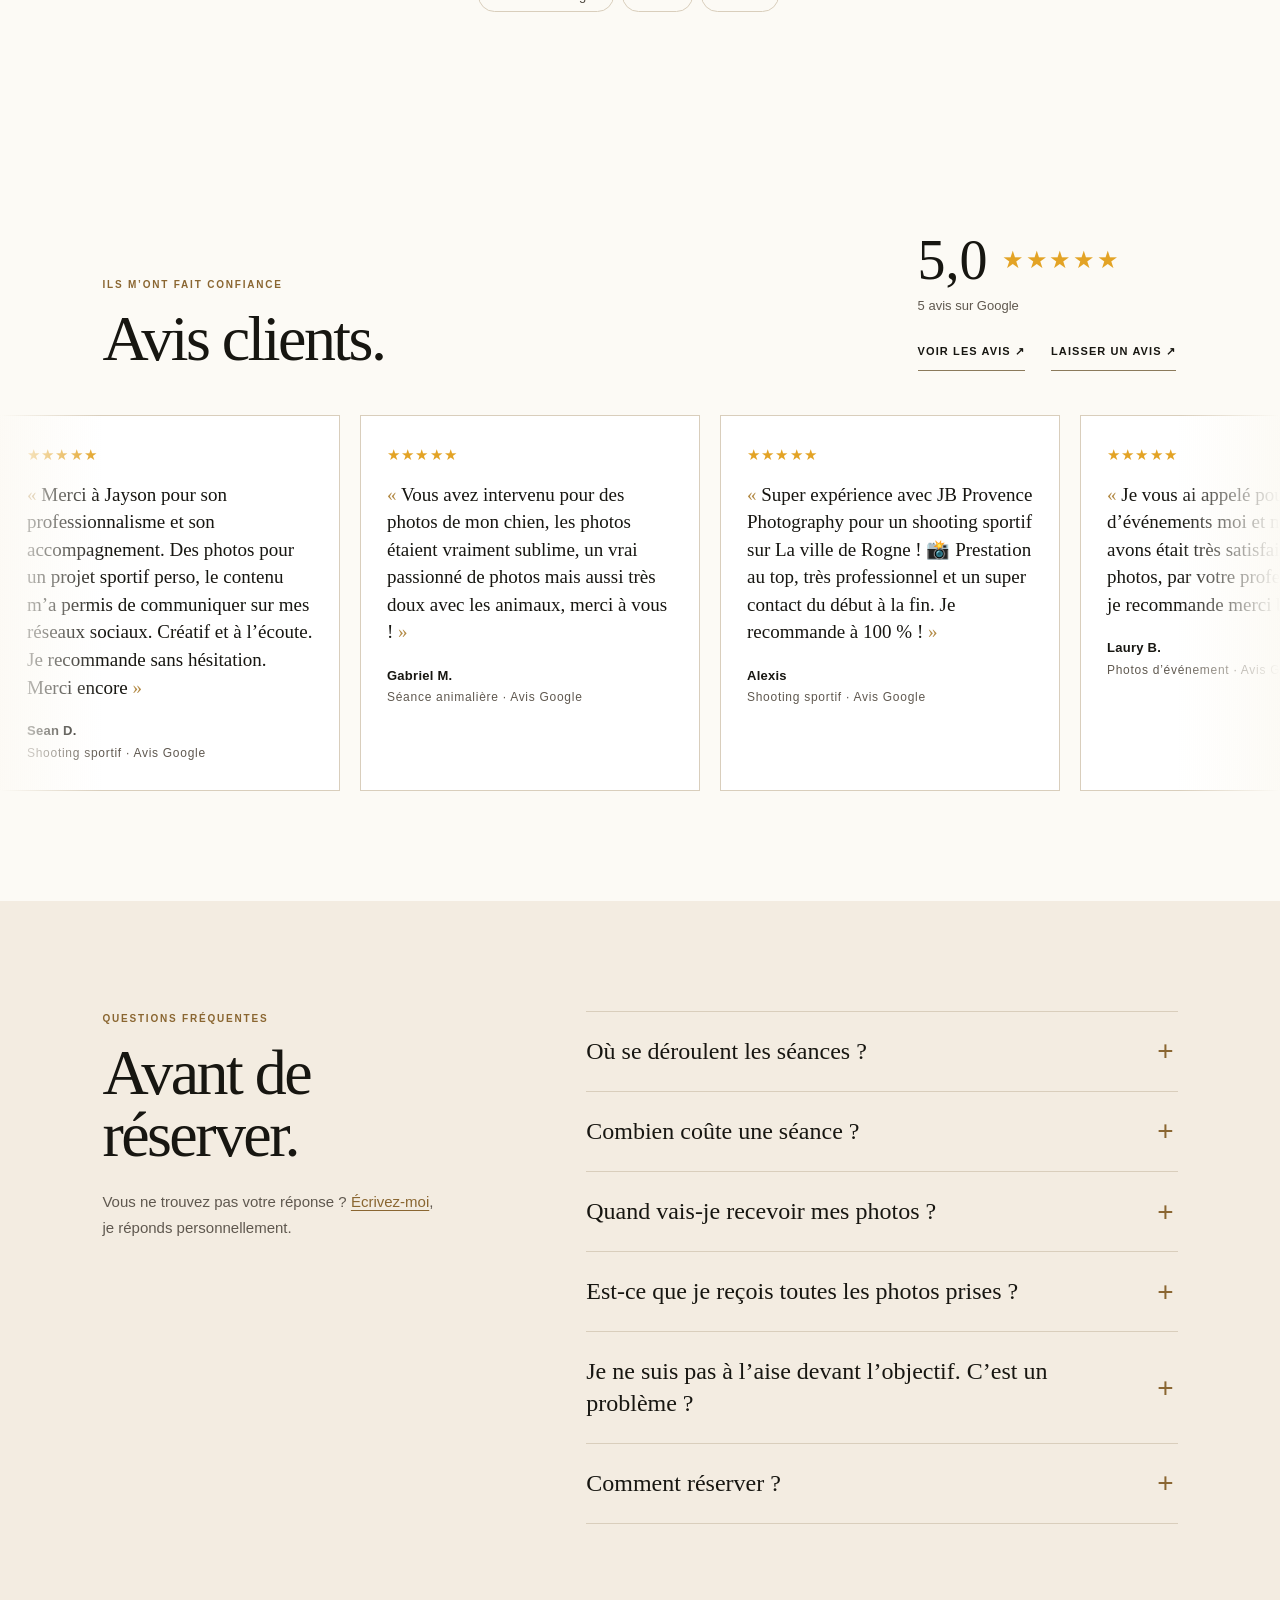
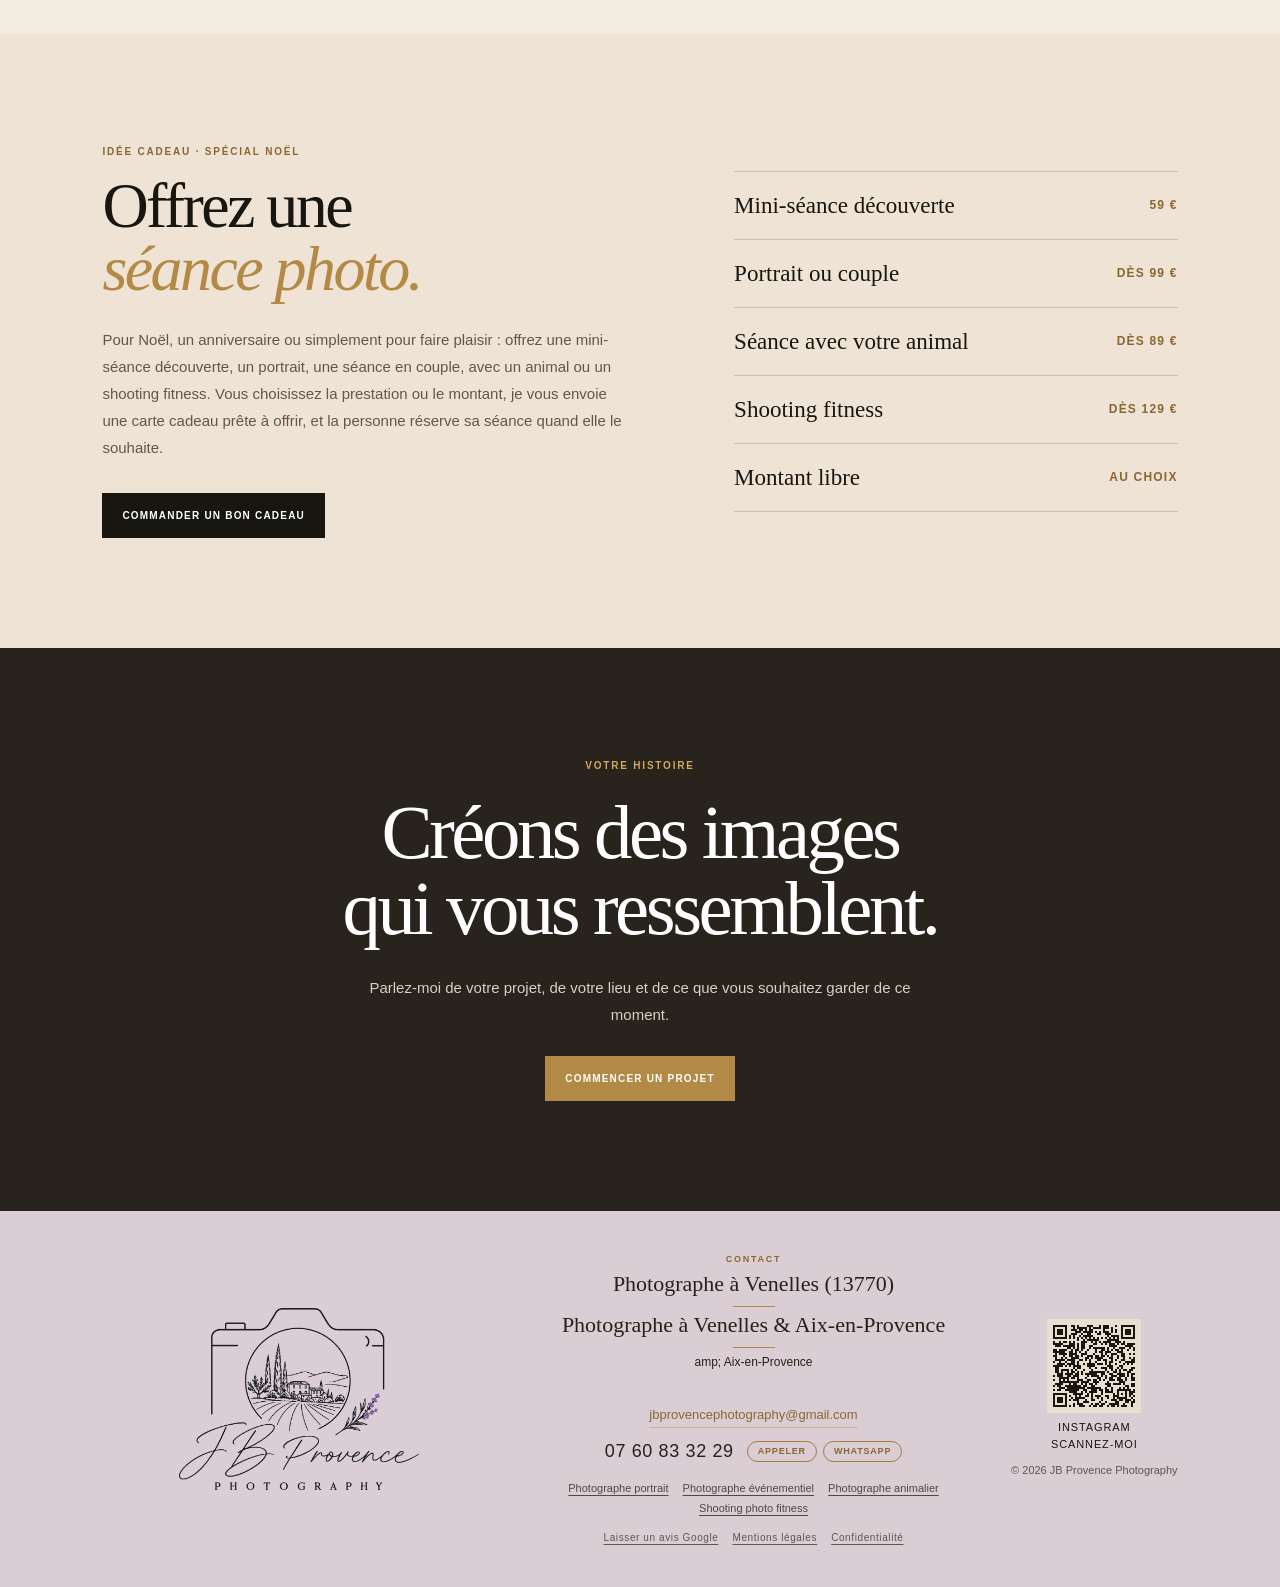
==== commit 8b33cdb7: "Forcer le rechargement des styles et scripts (numéro de version) Co-Authored-By: Claude Opus 5.5 <no" ====
--- a/index.html
+++ b/index.html
@@ -24,9 +24,9 @@
   <link rel="icon" href="assets/images/favicon-32.png" sizes="32x32" type="image/png">
   <link rel="apple-touch-icon" href="assets/images/apple-touch-icon.png">
   <link rel="preload" as="image" href="assets/images/hero-lavande.jpg">
-  <link rel="stylesheet" href="assets/css/base.css">
-  <link rel="stylesheet" href="assets/css/footer-services.css">
-  <link rel="stylesheet" href="assets/css/home.css">
+  <link rel="stylesheet" href="assets/css/base.css?v=20261029">
+  <link rel="stylesheet" href="assets/css/footer-services.css?v=20261029">
+  <link rel="stylesheet" href="assets/css/home.css?v=20261029">
 
   <script type="application/ld+json">
   {
@@ -466,9 +466,9 @@
     </div>
   </footer>
 
-  <script src="assets/js/main.js" defer></script>
+  <script src="assets/js/main.js?v=20261029" defer></script>
   <script src="assets/js/galleries.js" defer></script>
   <script src="assets/js/avis.js" defer></script>
-  <script src="assets/js/home.js" defer></script>
+  <script src="assets/js/home.js?v=20261029" defer></script>
 </body>
 </html>
--- a/assets/css/base.css
+++ b/assets/css/base.css
@@ -417,3 +417,34 @@
   *::after { animation: none !important; transition: none !important; }
   .reveal { opacity: 1; transform: none; }
 }
+
+/* ---------- Bulle « Mini-séance découverte » (toutes les pages) ---------- */
+.mini-bubble {
+  position: fixed; right: max(16px, env(safe-area-inset-right, 0px)); bottom: calc(18px + env(safe-area-inset-bottom, 0px)); z-index: 45;
+  display: flex; align-items: center; gap: 4px; padding: 6px 6px 6px 8px; border-radius: 999px;
+  background: #171611; color: #fffdf8; box-shadow: 0 10px 30px rgba(23, 22, 17, .28);
+  opacity: 0; transform: translateY(20px) scale(.96); transition: opacity .4s ease, transform .4s ease;
+  overflow: hidden; isolation: isolate;
+}
+.mini-bubble.is-shown { opacity: 1; transform: none; }
+.mini-bubble.is-shown.is-hidden { opacity: 0; transform: translateY(20px) scale(.96); pointer-events: none; }
+.mini-bubble::after {
+  content: ""; position: absolute; inset: 0; z-index: -1; pointer-events: none; border-radius: inherit;
+  background: radial-gradient(circle at 18% 50%, rgba(255,255,255,.9) 0%, rgba(255,240,200,.45) 30%, rgba(255,255,255,0) 70%);
+  opacity: 0; animation: bubble-flash 3.6s ease-out infinite;
+}
+@keyframes bubble-flash { 0%, 86% { opacity: 0; } 88% { opacity: 1; } 91% { opacity: .15; } 93% { opacity: .85; } 100% { opacity: 0; } }
+.mini-bubble-link { display: flex; align-items: center; gap: 10px; padding: 4px 6px 4px 2px; color: inherit; text-decoration: none; }
+.mini-bubble-icon { display: grid; place-items: center; width: 36px; height: 36px; border-radius: 50%; background: #b38a45; color: #171611; flex: none; }
+.mini-bubble-text { display: grid; line-height: 1.2; }
+.mini-bubble-text strong { font-size: 13px; letter-spacing: .01em; }
+.mini-bubble-text span { margin-top: 2px; color: #e3cfa5; font-size: 11px; }
+.mini-bubble-close { width: 28px; height: 28px; border: 0; border-radius: 50%; background: rgba(255,255,255,.1); color: #fffdf8; font-size: 18px; line-height: 1; cursor: pointer; }
+.mini-bubble-close:hover, .mini-bubble-close:focus-visible { background: rgba(255,255,255,.22); }
+.mini-bubble-link:focus-visible { outline: 2px solid #e3cfa5; outline-offset: 2px; border-radius: 999px; }
+@media (max-width: 760px) {
+  .mini-bubble { right: 12px; left: auto; }
+  .mini-bubble.has-cta { bottom: calc(86px + env(safe-area-inset-bottom, 0px)); }
+}
+@media (prefers-reduced-motion: reduce) { .mini-bubble { transition: none; } .mini-bubble::after { animation: none; } }
+@media print { .mini-bubble { display: none; } }
--- a/assets/css/home.css
+++ b/assets/css/home.css
@@ -693,3 +693,15 @@
   .mobile-cta .mobile-cta-main { background: var(--sand-dark); border-color: var(--sand-dark); color: #fffdf8; }
   .site-footer { padding-bottom: calc(110px + env(safe-area-inset-bottom, 0px)); }
 }
+
+/* Effet flash d'appareil photo sur la mini-séance (toutes les ~3,5 s) */
+.discovery { position: relative; overflow: hidden; }
+.discovery::after {
+  content: ""; position: absolute; inset: 0; pointer-events: none;
+  background: radial-gradient(circle at 78% 22%, rgba(255,255,255,.95) 0%, rgba(255,246,215,.55) 30%, rgba(255,255,255,0) 65%);
+  opacity: 0; animation: camera-flash 3.6s ease-out infinite;
+}
+.discovery .button { animation: camera-flash-glow 3.6s ease-out infinite; }
+@keyframes camera-flash { 0%, 86% { opacity: 0; } 88% { opacity: 1; } 91% { opacity: .15; } 93% { opacity: .8; } 100% { opacity: 0; } }
+@keyframes camera-flash-glow { 0%, 86%, 100% { box-shadow: 0 0 0 rgba(255,236,180,0); } 88%, 93% { box-shadow: 0 0 22px 6px rgba(255,236,180,.85); } }
+@media (prefers-reduced-motion: reduce) { .discovery::after, .discovery .button { animation: none; } }
